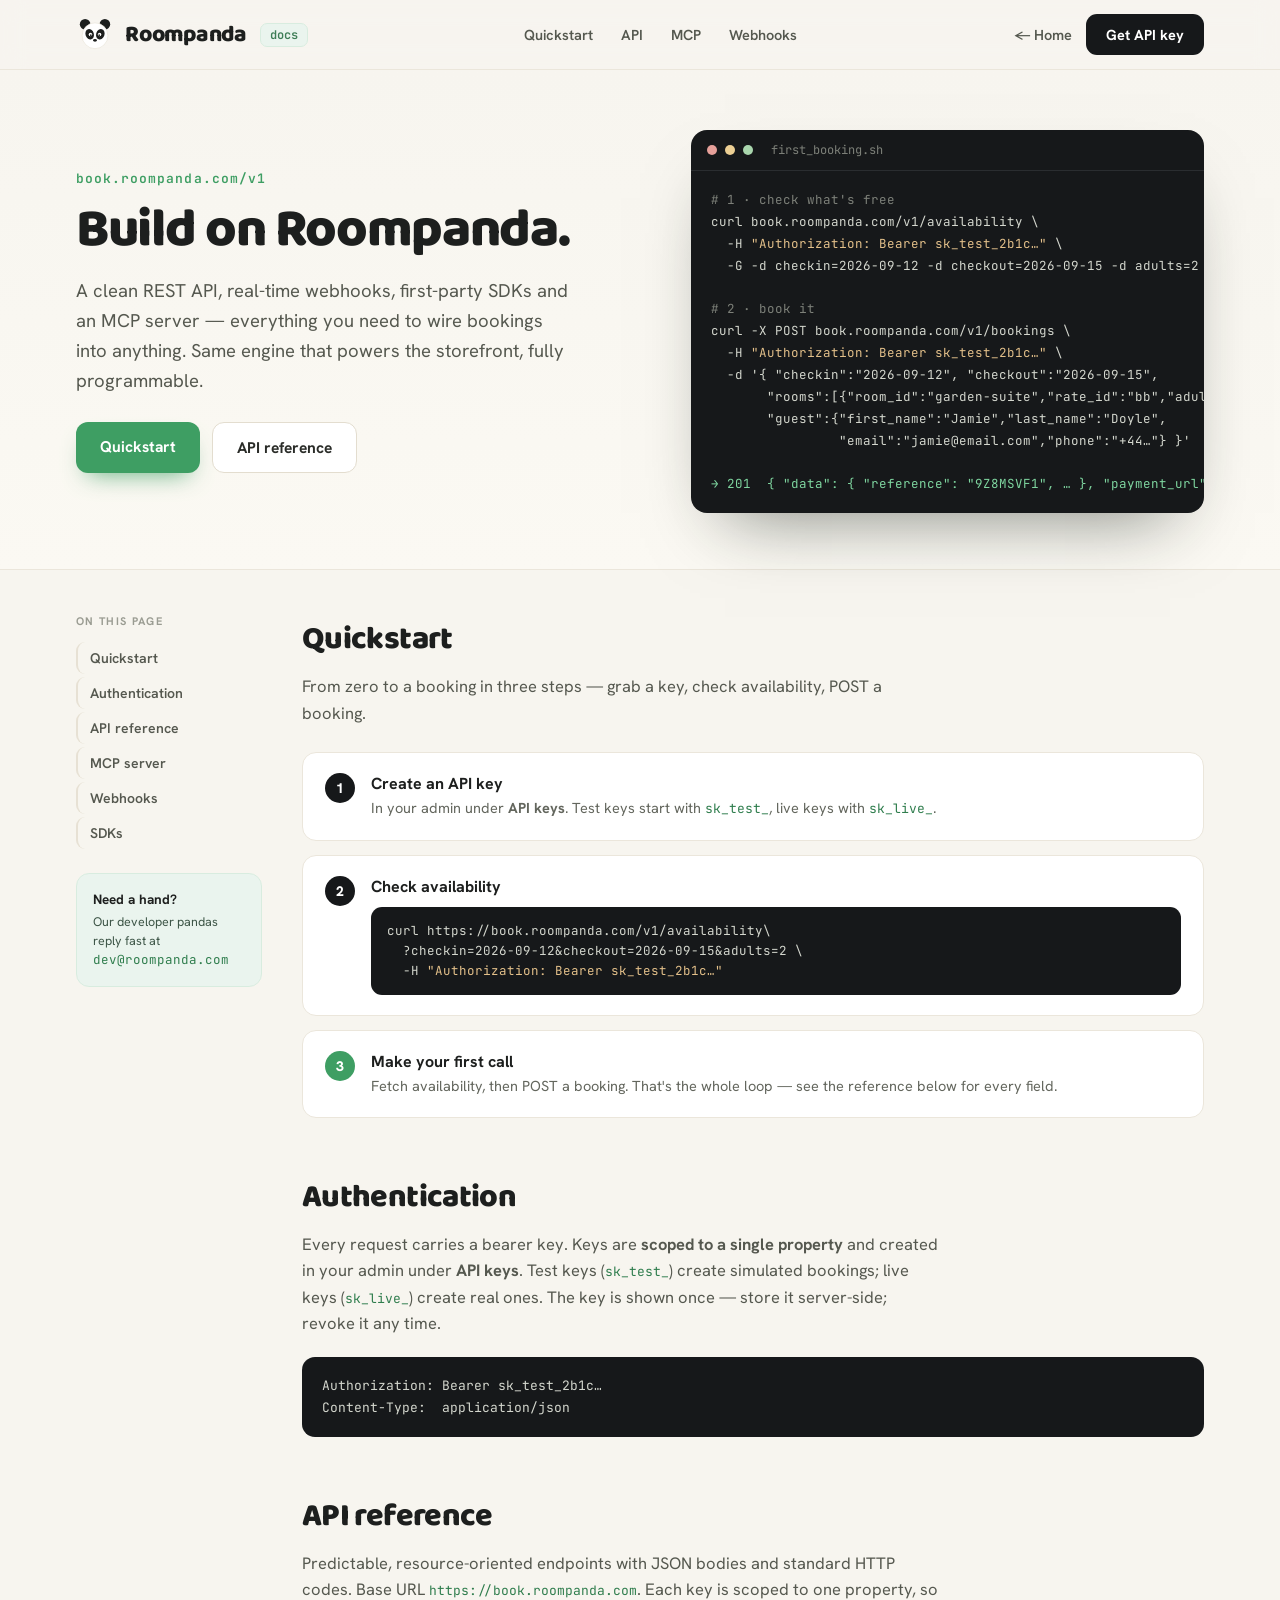
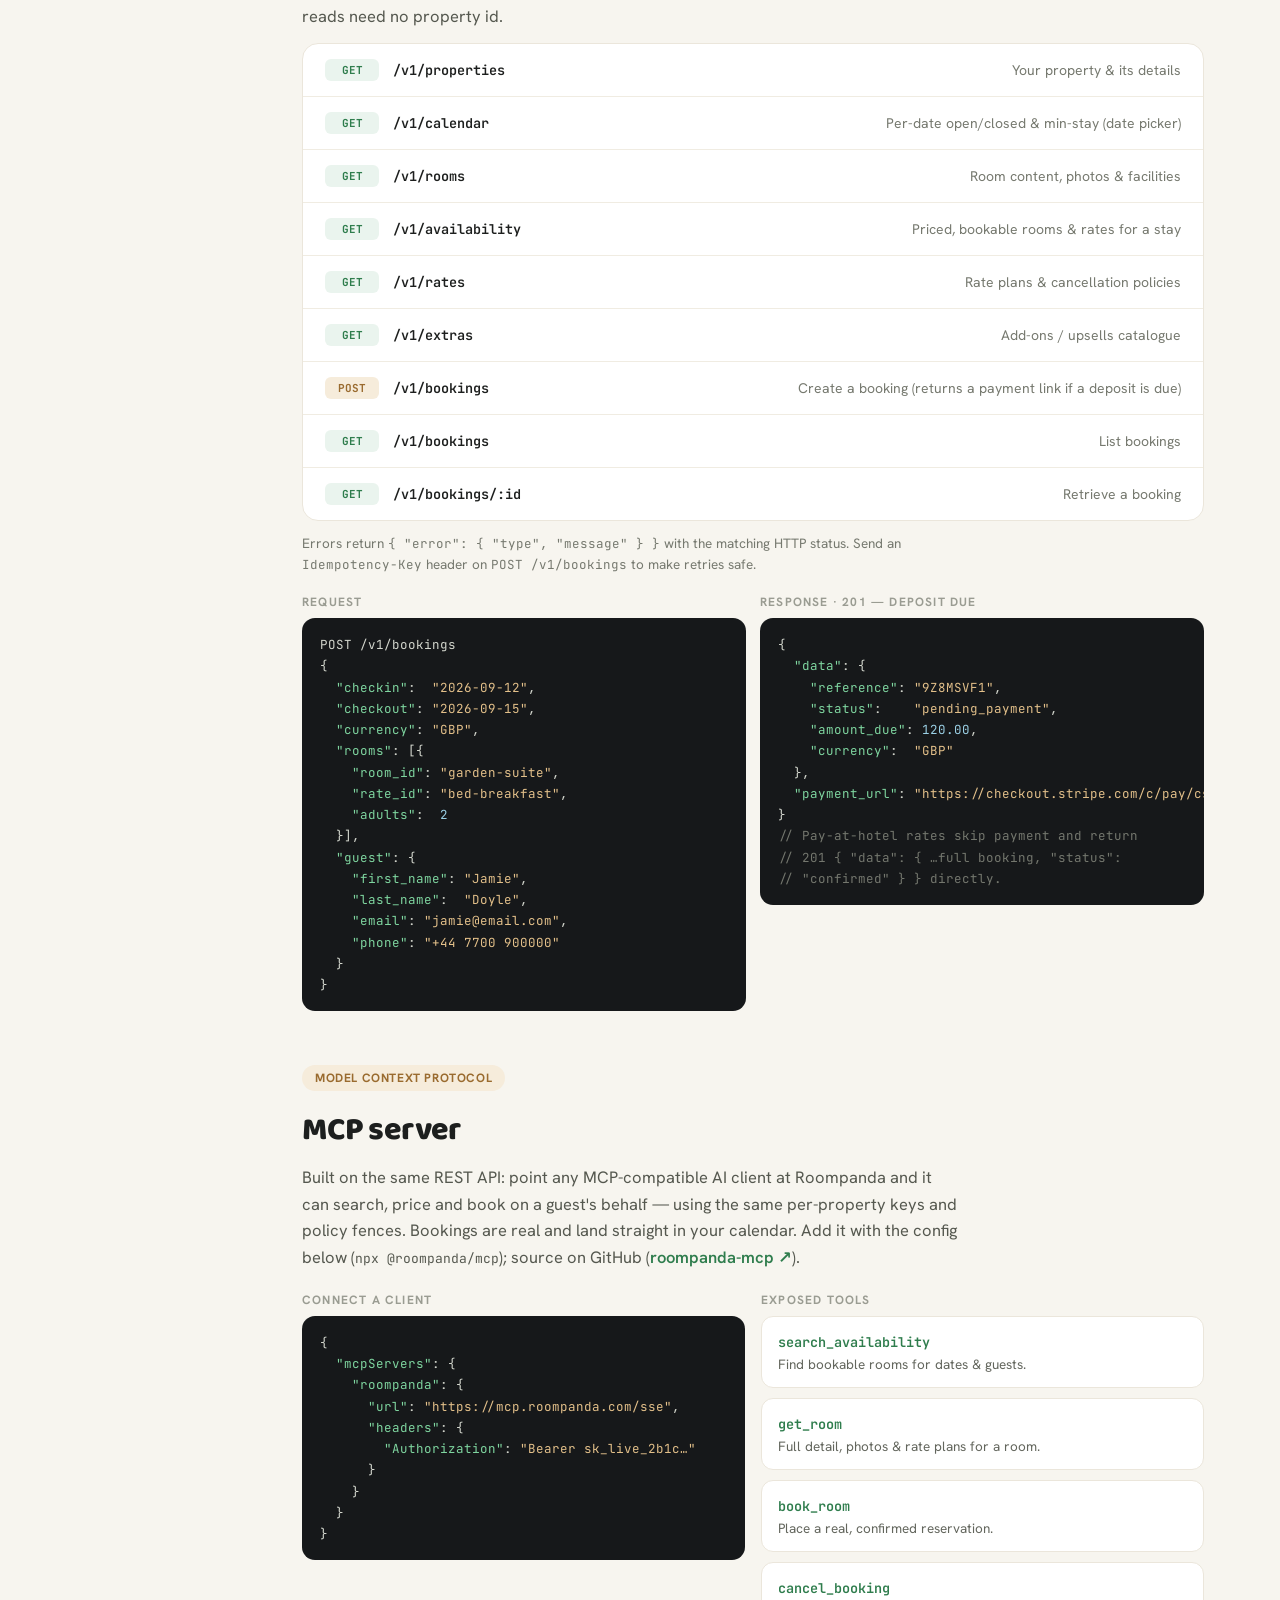
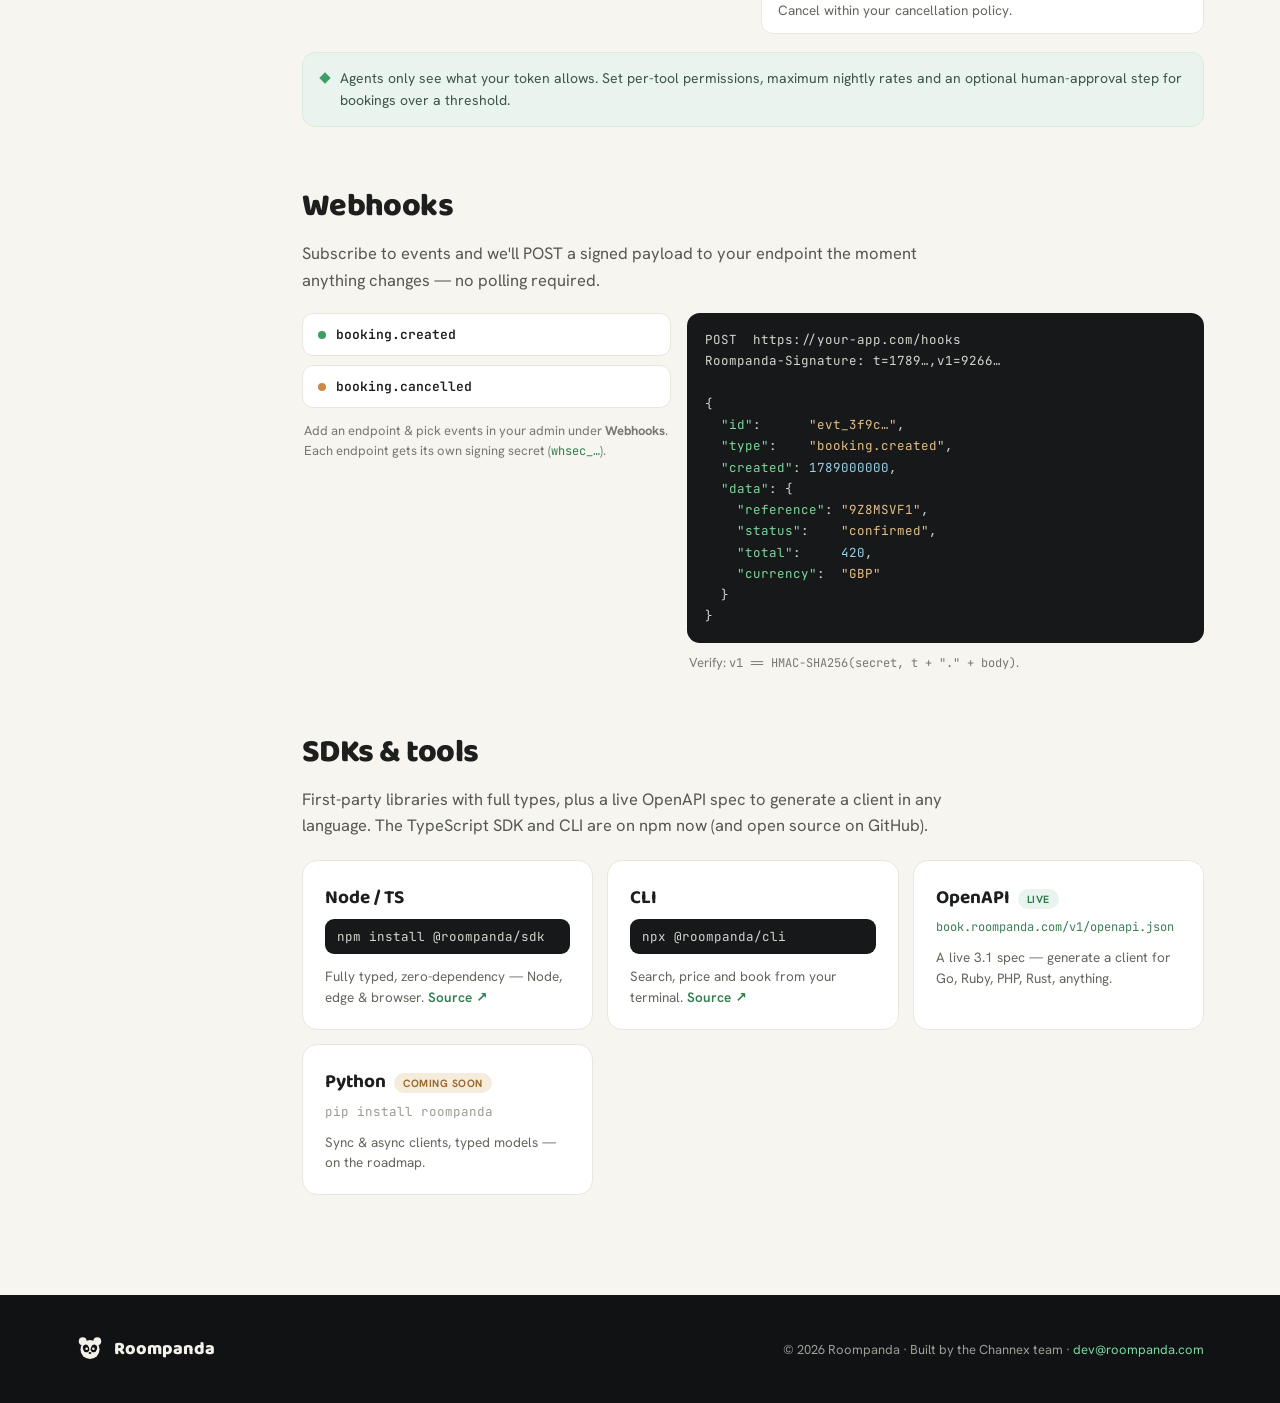
==== developers.html @ 67a1c4f1 "docs: SDK / CLI / MCP are live on npm All three packages are published (@roompanda/sdk, @roompanda/m" ====
<!DOCTYPE html>
<html lang="en">
<head>
<meta charset="utf-8">
<meta name="viewport" content="width=device-width, initial-scale=1">
<title>Build on Roompanda — Developer docs</title>
<meta name="description" content="Roompanda developer documentation: a clean REST API, real-time webhooks, first-party SDKs and an MCP server. Everything you need to wire bookings into anything.">
<link rel="icon" href="assets/favicon.svg" type="image/svg+xml">
<link rel="preconnect" href="https://fonts.googleapis.com">
<link rel="preconnect" href="https://fonts.gstatic.com" crossorigin>
<link href="https://fonts.googleapis.com/css2?family=Baloo+2:wght@500;600;700;800&family=Hanken+Grotesk:wght@400;500;600;700&family=JetBrains+Mono:wght@400;500;600&display=swap" rel="stylesheet">
<link rel="stylesheet" href="assets/styles.css">
</head>
<body>
<div style="background:#f7f5ef;">

  <!-- NAV -->
  <header style="position:sticky;top:0;z-index:50;background:rgba(247,245,239,0.82);backdrop-filter:blur(12px);-webkit-backdrop-filter:blur(12px);border-bottom:1px solid #ebe6db;">
    <div style="max-width:1180px;margin:0 auto;padding:14px 26px;display:flex;align-items:center;justify-content:space-between;gap:18px;">
      <a href="index.html" style="display:flex;align-items:center;gap:11px;">
        <svg viewBox="0 0 100 100" width="38" height="38" style="display:block;" aria-hidden="true">
          <circle cx="24" cy="22" r="14" fill="#1d1f1e"></circle><circle cx="76" cy="22" r="14" fill="#1d1f1e"></circle>
          <circle cx="50" cy="52" r="34" fill="#ffffff" stroke="#e4dfd2" stroke-width="1.5"></circle>
          <ellipse cx="36" cy="48" rx="11" ry="14" fill="#1d1f1e" transform="rotate(-18 36 48)"></ellipse>
          <ellipse cx="64" cy="48" rx="11" ry="14" fill="#1d1f1e" transform="rotate(18 64 48)"></ellipse>
          <circle cx="38" cy="49" r="4.6" fill="#ffffff"></circle><circle cx="62" cy="49" r="4.6" fill="#ffffff"></circle>
          <circle cx="39" cy="50.5" r="2.2" fill="#1d1f1e"></circle><circle cx="61" cy="50.5" r="2.2" fill="#1d1f1e"></circle>
          <ellipse cx="50" cy="64" rx="5" ry="3.6" fill="#1d1f1e"></ellipse>
        </svg>
        <span style="font-family:'Baloo 2',cursive;font-weight:800;font-size:23px;letter-spacing:-0.01em;line-height:1;">Roompanda</span>
        <span style="font-family:'JetBrains Mono',monospace;font-size:12px;font-weight:600;color:#3e7d56;background:#eaf4ee;border:1px solid #d8ecdf;border-radius:7px;padding:3px 9px;margin-left:2px;">docs</span>
      </a>
      <nav style="display:flex;align-items:center;gap:28px;font-size:14.5px;font-weight:600;color:#55584f;">
        <a class="navlink" href="#quickstart" data-wide="1">Quickstart</a>
        <a class="navlink" href="#api" data-wide="1">API</a>
        <a class="navlink" href="#mcp" data-wide="1">MCP</a>
        <a class="navlink" href="#webhooks" data-wide="1">Webhooks</a>
      </nav>
      <div style="display:flex;align-items:center;gap:14px;">
        <a class="navlink" href="index.html" style="font-size:14.5px;font-weight:600;color:#55584f;" data-wide="1">← Home</a>
        <a class="btn-dark" href="index.html#signup" style="background:#16181a;color:#fff;font-size:14.5px;font-weight:700;border-radius:11px;padding:11px 20px;">Get API key</a>
        <button class="menu-btn" id="menuBtn" aria-label="Menu" aria-expanded="false" style="align-items:center;justify-content:center;width:40px;height:40px;border:1px solid #e3ddcf;background:#fff;border-radius:11px;cursor:pointer;">
          <svg width="20" height="20" viewBox="0 0 24 24" fill="none" stroke="#1d1f1e" stroke-width="2.2" stroke-linecap="round"><line x1="3" y1="7" x2="21" y2="7"/><line x1="3" y1="12" x2="21" y2="12"/><line x1="3" y1="17" x2="21" y2="17"/></svg>
        </button>
      </div>
    </div>
    <div class="mobile-menu" id="mobileMenu" style="flex-direction:column;gap:4px;padding:8px 26px 16px;border-top:1px solid #ebe6db;font-size:15px;font-weight:600;color:#55584f;">
      <a href="#quickstart" style="padding:10px 0;">Quickstart</a>
      <a href="#auth" style="padding:10px 0;">Authentication</a>
      <a href="#api" style="padding:10px 0;">API reference</a>
      <a href="#mcp" style="padding:10px 0;">MCP server</a>
      <a href="#webhooks" style="padding:10px 0;">Webhooks</a>
      <a href="#sdks" style="padding:10px 0;">SDKs</a>
      <a href="index.html" style="padding:10px 0;">← Home</a>
    </div>
  </header>

  <!-- HERO -->
  <section style="border-bottom:1px solid #ebe6db;background:linear-gradient(180deg,#f7f5ef,#fbf9f3);">
    <div style="max-width:1180px;margin:0 auto;padding:60px 26px 56px;display:flex;gap:50px;align-items:center;flex-wrap:wrap;">
      <div style="flex:1.1;min-width:320px;">
        <div style="font-family:'JetBrains Mono',monospace;font-size:13px;letter-spacing:0.08em;color:#3e9e63;font-weight:600;margin-bottom:16px;">book.roompanda.com/v1</div>
        <h1 class="hero-h1" style="font-family:'Baloo 2',cursive;font-weight:800;font-size:54px;line-height:1.03;letter-spacing:-0.025em;margin:0 0 18px;">Build on Roompanda.</h1>
        <p style="font-size:18.5px;line-height:1.62;color:#55584f;margin:0 0 26px;max-width:500px;">A clean REST API, real-time webhooks, first-party SDKs and an MCP server — everything you need to wire bookings into anything. Same engine that powers the storefront, fully programmable.</p>
        <div style="display:flex;gap:12px;flex-wrap:wrap;">
          <a class="btn-green" href="#quickstart" style="background:#3e9e63;color:#fff;font-size:15.5px;font-weight:700;border-radius:12px;padding:14px 24px;box-shadow:0 12px 24px -12px rgba(62,158,99,0.85);">Quickstart</a>
          <a class="btn-outline" href="#api" style="background:#fff;border:1px solid #e3ddcf;color:#2a2c28;font-size:15.5px;font-weight:700;border-radius:12px;padding:14px 24px;">API reference</a>
        </div>
      </div>
      <div style="flex:1;min-width:300px;">
        <div style="background:#16181a;border-radius:16px;overflow:hidden;box-shadow:0 34px 70px -34px rgba(20,30,22,0.55);">
          <div style="display:flex;align-items:center;gap:8px;padding:12px 16px;border-bottom:1px solid #2a2d30;">
            <span style="width:10px;height:10px;border-radius:50%;background:#e6a09a;"></span>
            <span style="width:10px;height:10px;border-radius:50%;background:#eccf94;"></span>
            <span style="width:10px;height:10px;border-radius:50%;background:#a9d6ad;"></span>
            <span style="margin-left:10px;font-family:'JetBrains Mono',monospace;font-size:12px;color:#7d8079;">first_booking.sh</span>
          </div>
          <pre style="padding:18px 20px;font-family:'JetBrains Mono',monospace;font-size:12.5px;line-height:1.75;color:#d4d7ce;overflow:auto;"><span style="color:#7d8079;"># 1 · check what's free</span>
curl book.roompanda.com/v1/availability \
  -H <span style="color:#e3c08a;">"Authorization: Bearer sk_test_2b1c…"</span> \
  -G -d checkin=2026-09-12 -d checkout=2026-09-15 -d adults=2

<span style="color:#7d8079;"># 2 · book it</span>
curl -X POST book.roompanda.com/v1/bookings \
  -H <span style="color:#e3c08a;">"Authorization: Bearer sk_test_2b1c…"</span> \
  -d '{ "checkin":"2026-09-12", "checkout":"2026-09-15",
       "rooms":[{"room_id":"garden-suite","rate_id":"bb","adults":2}],
       "guest":{"first_name":"Jamie","last_name":"Doyle",
                "email":"jamie@email.com","phone":"+44…"} }'

<span style="color:#7fd6a0;">→ 201  { "data": { "reference": "9Z8MSVF1", … }, "payment_url": "…" }</span></pre>
        </div>
      </div>
    </div>
  </section>

  <!-- DOCS BODY -->
  <div style="max-width:1180px;margin:0 auto;display:flex;gap:0;align-items:flex-start;">
    <!-- TOC -->
    <aside data-toc="1" style="position:sticky;top:72px;flex:none;width:212px;padding:44px 0 60px 26px;align-self:flex-start;">
      <div style="font-size:11px;letter-spacing:0.12em;text-transform:uppercase;color:#9a9c92;font-weight:700;margin-bottom:14px;">On this page</div>
      <div style="display:flex;flex-direction:column;gap:3px;font-size:14px;font-weight:600;">
        <a class="toc-link" href="#quickstart" style="padding:7px 12px;border-radius:9px;color:#55584f;border-left:2px solid #e7e1d4;">Quickstart</a>
        <a class="toc-link" href="#auth" style="padding:7px 12px;border-radius:9px;color:#55584f;border-left:2px solid #e7e1d4;">Authentication</a>
        <a class="toc-link" href="#api" style="padding:7px 12px;border-radius:9px;color:#55584f;border-left:2px solid #e7e1d4;">API reference</a>
        <a class="toc-link" href="#mcp" style="padding:7px 12px;border-radius:9px;color:#55584f;border-left:2px solid #e7e1d4;">MCP server</a>
        <a class="toc-link" href="#webhooks" style="padding:7px 12px;border-radius:9px;color:#55584f;border-left:2px solid #e7e1d4;">Webhooks</a>
        <a class="toc-link" href="#sdks" style="padding:7px 12px;border-radius:9px;color:#55584f;border-left:2px solid #e7e1d4;">SDKs</a>
      </div>
      <div style="margin-top:24px;background:#eaf4ee;border:1px solid #d8ecdf;border-radius:13px;padding:16px;">
        <div style="font-weight:700;font-size:13.5px;margin-bottom:5px;">Need a hand?</div>
        <div style="font-size:12.5px;color:#3c5446;line-height:1.5;">Our developer pandas reply fast at <span style="font-family:'JetBrains Mono',monospace;color:#2f7d4d;">dev@roompanda.com</span></div>
      </div>
    </aside>

    <!-- MAIN -->
    <main data-docmain="1" style="flex:1;min-width:0;padding:44px 26px 80px 40px;">

      <!-- QUICKSTART -->
      <section id="quickstart" style="margin-bottom:54px;scroll-margin-top:80px;">
        <h2 style="font-family:'Baloo 2',cursive;font-weight:800;font-size:32px;letter-spacing:-0.02em;margin:0 0 8px;">Quickstart</h2>
        <p style="font-size:16.5px;line-height:1.6;color:#55584f;margin:0 0 26px;max-width:640px;">From zero to a booking in three steps — grab a key, check availability, POST a booking.</p>
        <div style="display:flex;flex-direction:column;gap:14px;">
          <div style="display:flex;gap:16px;align-items:flex-start;background:#fff;border:1px solid #ebe6db;border-radius:14px;padding:20px 22px;">
            <span style="width:30px;height:30px;border-radius:50%;background:#16181a;color:#fff;font-weight:800;font-size:14px;display:flex;align-items:center;justify-content:center;flex:none;">1</span>
            <div><div style="font-weight:700;font-size:16px;margin-bottom:3px;">Create an API key</div><div style="font-size:14.5px;color:#63665d;line-height:1.55;">In your admin under <strong>API keys</strong>. Test keys start with <span style="font-family:'JetBrains Mono',monospace;font-size:13px;color:#2f7d4d;">sk_test_</span>, live keys with <span style="font-family:'JetBrains Mono',monospace;font-size:13px;color:#2f7d4d;">sk_live_</span>.</div></div>
          </div>
          <div style="display:flex;gap:16px;align-items:flex-start;background:#fff;border:1px solid #ebe6db;border-radius:14px;padding:20px 22px;">
            <span style="width:30px;height:30px;border-radius:50%;background:#16181a;color:#fff;font-weight:800;font-size:14px;display:flex;align-items:center;justify-content:center;flex:none;">2</span>
            <div style="flex:1;min-width:0;">
              <div style="font-weight:700;font-size:16px;margin-bottom:10px;">Check availability</div>
              <pre style="background:#16181a;border-radius:11px;padding:14px 16px;font-family:'JetBrains Mono',monospace;font-size:12.5px;line-height:1.6;color:#d4d7ce;overflow:auto;">curl https://book.roompanda.com/v1/availability\
  ?checkin=2026-09-12&checkout=2026-09-15&adults=2 \
  -H <span style="color:#e3c08a;">"Authorization: Bearer sk_test_2b1c…"</span></pre>
            </div>
          </div>
          <div style="display:flex;gap:16px;align-items:flex-start;background:#fff;border:1px solid #ebe6db;border-radius:14px;padding:20px 22px;">
            <span style="width:30px;height:30px;border-radius:50%;background:#3e9e63;color:#fff;font-weight:800;font-size:14px;display:flex;align-items:center;justify-content:center;flex:none;">3</span>
            <div><div style="font-weight:700;font-size:16px;margin-bottom:3px;">Make your first call</div><div style="font-size:14.5px;color:#63665d;line-height:1.55;">Fetch availability, then POST a booking. That's the whole loop — see the reference below for every field.</div></div>
          </div>
        </div>
      </section>

      <!-- AUTH -->
      <section id="auth" style="margin-bottom:54px;scroll-margin-top:80px;">
        <h2 style="font-family:'Baloo 2',cursive;font-weight:800;font-size:32px;letter-spacing:-0.02em;margin:0 0 8px;">Authentication</h2>
        <p style="font-size:16.5px;line-height:1.6;color:#55584f;margin:0 0 20px;max-width:640px;">Every request carries a bearer key. Keys are <strong>scoped to a single property</strong> and created in your admin under <strong>API keys</strong>. Test keys (<span style="font-family:'JetBrains Mono',monospace;font-size:13px;color:#2f7d4d;">sk_test_</span>) create simulated bookings; live keys (<span style="font-family:'JetBrains Mono',monospace;font-size:13px;color:#2f7d4d;">sk_live_</span>) create real ones. The key is shown once — store it server-side; revoke it any time.</p>
        <pre style="background:#16181a;border-radius:13px;padding:18px 20px;font-family:'JetBrains Mono',monospace;font-size:13px;line-height:1.7;color:#d4d7ce;overflow:auto;">Authorization: Bearer sk_test_2b1c…
Content-Type:  application/json</pre>
      </section>

      <!-- API REFERENCE -->
      <section id="api" style="margin-bottom:54px;scroll-margin-top:80px;">
        <h2 style="font-family:'Baloo 2',cursive;font-weight:800;font-size:32px;letter-spacing:-0.02em;margin:0 0 8px;">API reference</h2>
        <p style="font-size:16.5px;line-height:1.6;color:#55584f;margin:0 0 14px;max-width:640px;">Predictable, resource-oriented endpoints with JSON bodies and standard HTTP codes. Base URL <span style="font-family:'JetBrains Mono',monospace;font-size:13px;color:#2f7d4d;">https://book.roompanda.com</span>. Each key is scoped to one property, so reads need no property id.</p>
        <div style="background:#fff;border:1px solid #ebe6db;border-radius:16px;overflow:hidden;">
          <div style="display:flex;gap:14px;align-items:center;padding:15px 22px;border-bottom:1px solid #f0ece2;">
            <span style="font-family:'JetBrains Mono',monospace;font-size:11px;font-weight:700;color:#2f7d4d;background:#eaf4ee;border-radius:6px;padding:4px 9px;width:54px;text-align:center;flex:none;">GET</span>
            <span style="font-family:'JetBrains Mono',monospace;font-size:13.5px;font-weight:600;flex:1;min-width:210px;">/v1/properties</span>
            <span style="font-size:14px;color:#76796f;">Your property &amp; its details</span>
          </div>
          <div style="display:flex;gap:14px;align-items:center;padding:15px 22px;border-bottom:1px solid #f0ece2;">
            <span style="font-family:'JetBrains Mono',monospace;font-size:11px;font-weight:700;color:#2f7d4d;background:#eaf4ee;border-radius:6px;padding:4px 9px;width:54px;text-align:center;flex:none;">GET</span>
            <span style="font-family:'JetBrains Mono',monospace;font-size:13.5px;font-weight:600;flex:1;min-width:210px;">/v1/calendar</span>
            <span style="font-size:14px;color:#76796f;">Per-date open/closed &amp; min-stay (date picker)</span>
          </div>
          <div style="display:flex;gap:14px;align-items:center;padding:15px 22px;border-bottom:1px solid #f0ece2;">
            <span style="font-family:'JetBrains Mono',monospace;font-size:11px;font-weight:700;color:#2f7d4d;background:#eaf4ee;border-radius:6px;padding:4px 9px;width:54px;text-align:center;flex:none;">GET</span>
            <span style="font-family:'JetBrains Mono',monospace;font-size:13.5px;font-weight:600;flex:1;min-width:210px;">/v1/rooms</span>
            <span style="font-size:14px;color:#76796f;">Room content, photos &amp; facilities</span>
          </div>
          <div style="display:flex;gap:14px;align-items:center;padding:15px 22px;border-bottom:1px solid #f0ece2;">
            <span style="font-family:'JetBrains Mono',monospace;font-size:11px;font-weight:700;color:#2f7d4d;background:#eaf4ee;border-radius:6px;padding:4px 9px;width:54px;text-align:center;flex:none;">GET</span>
            <span style="font-family:'JetBrains Mono',monospace;font-size:13.5px;font-weight:600;flex:1;min-width:210px;">/v1/availability</span>
            <span style="font-size:14px;color:#76796f;">Priced, bookable rooms &amp; rates for a stay</span>
          </div>
          <div style="display:flex;gap:14px;align-items:center;padding:15px 22px;border-bottom:1px solid #f0ece2;">
            <span style="font-family:'JetBrains Mono',monospace;font-size:11px;font-weight:700;color:#2f7d4d;background:#eaf4ee;border-radius:6px;padding:4px 9px;width:54px;text-align:center;flex:none;">GET</span>
            <span style="font-family:'JetBrains Mono',monospace;font-size:13.5px;font-weight:600;flex:1;min-width:210px;">/v1/rates</span>
            <span style="font-size:14px;color:#76796f;">Rate plans &amp; cancellation policies</span>
          </div>
          <div style="display:flex;gap:14px;align-items:center;padding:15px 22px;border-bottom:1px solid #f0ece2;">
            <span style="font-family:'JetBrains Mono',monospace;font-size:11px;font-weight:700;color:#2f7d4d;background:#eaf4ee;border-radius:6px;padding:4px 9px;width:54px;text-align:center;flex:none;">GET</span>
            <span style="font-family:'JetBrains Mono',monospace;font-size:13.5px;font-weight:600;flex:1;min-width:210px;">/v1/extras</span>
            <span style="font-size:14px;color:#76796f;">Add-ons / upsells catalogue</span>
          </div>
          <div style="display:flex;gap:14px;align-items:center;padding:15px 22px;border-bottom:1px solid #f0ece2;">
            <span style="font-family:'JetBrains Mono',monospace;font-size:11px;font-weight:700;color:#9a6b2f;background:#f6ecdb;border-radius:6px;padding:4px 9px;width:54px;text-align:center;flex:none;">POST</span>
            <span style="font-family:'JetBrains Mono',monospace;font-size:13.5px;font-weight:600;flex:1;min-width:210px;">/v1/bookings</span>
            <span style="font-size:14px;color:#76796f;">Create a booking (returns a payment link if a deposit is due)</span>
          </div>
          <div style="display:flex;gap:14px;align-items:center;padding:15px 22px;border-bottom:1px solid #f0ece2;">
            <span style="font-family:'JetBrains Mono',monospace;font-size:11px;font-weight:700;color:#2f7d4d;background:#eaf4ee;border-radius:6px;padding:4px 9px;width:54px;text-align:center;flex:none;">GET</span>
            <span style="font-family:'JetBrains Mono',monospace;font-size:13.5px;font-weight:600;flex:1;min-width:210px;">/v1/bookings</span>
            <span style="font-size:14px;color:#76796f;">List bookings</span>
          </div>
          <div style="display:flex;gap:14px;align-items:center;padding:15px 22px;">
            <span style="font-family:'JetBrains Mono',monospace;font-size:11px;font-weight:700;color:#2f7d4d;background:#eaf4ee;border-radius:6px;padding:4px 9px;width:54px;text-align:center;flex:none;">GET</span>
            <span style="font-family:'JetBrains Mono',monospace;font-size:13.5px;font-weight:600;flex:1;min-width:210px;">/v1/bookings/:id</span>
            <span style="font-size:14px;color:#76796f;">Retrieve a booking</span>
          </div>
        </div>
        <p style="font-size:13.5px;line-height:1.6;color:#76796f;margin:12px 0 0;max-width:640px;">Errors return <span style="font-family:'JetBrains Mono',monospace;font-size:12.5px;">{ "error": { "type", "message" } }</span> with the matching HTTP status. Send an <span style="font-family:'JetBrains Mono',monospace;font-size:12.5px;">Idempotency-Key</span> header on <span style="font-family:'JetBrains Mono',monospace;font-size:12.5px;">POST /v1/bookings</span> to make retries safe.</p>

        <div style="display:flex;gap:14px;flex-wrap:wrap;margin-top:18px;">
          <div style="flex:1;min-width:300px;">
            <div style="font-size:12px;letter-spacing:0.1em;text-transform:uppercase;color:#9a9c92;font-weight:700;margin-bottom:8px;">Request</div>
            <pre style="background:#16181a;border-radius:13px;padding:16px 18px;font-family:'JetBrains Mono',monospace;font-size:12.5px;line-height:1.7;color:#d4d7ce;overflow:auto;">POST /v1/bookings
{
  <span style="color:#7fd6a0;">"checkin"</span>:  <span style="color:#e3c08a;">"2026-09-12"</span>,
  <span style="color:#7fd6a0;">"checkout"</span>: <span style="color:#e3c08a;">"2026-09-15"</span>,
  <span style="color:#7fd6a0;">"currency"</span>: <span style="color:#e3c08a;">"GBP"</span>,
  <span style="color:#7fd6a0;">"rooms"</span>: [{
    <span style="color:#7fd6a0;">"room_id"</span>: <span style="color:#e3c08a;">"garden-suite"</span>,
    <span style="color:#7fd6a0;">"rate_id"</span>: <span style="color:#e3c08a;">"bed-breakfast"</span>,
    <span style="color:#7fd6a0;">"adults"</span>:  <span style="color:#9bd1e6;">2</span>
  }],
  <span style="color:#7fd6a0;">"guest"</span>: {
    <span style="color:#7fd6a0;">"first_name"</span>: <span style="color:#e3c08a;">"Jamie"</span>,
    <span style="color:#7fd6a0;">"last_name"</span>:  <span style="color:#e3c08a;">"Doyle"</span>,
    <span style="color:#7fd6a0;">"email"</span>: <span style="color:#e3c08a;">"jamie@email.com"</span>,
    <span style="color:#7fd6a0;">"phone"</span>: <span style="color:#e3c08a;">"+44 7700 900000"</span>
  }
}</pre>
          </div>
          <div style="flex:1;min-width:300px;">
            <div style="font-size:12px;letter-spacing:0.1em;text-transform:uppercase;color:#9a9c92;font-weight:700;margin-bottom:8px;">Response · 201 — deposit due</div>
            <pre style="background:#16181a;border-radius:13px;padding:16px 18px;font-family:'JetBrains Mono',monospace;font-size:12.5px;line-height:1.7;color:#d4d7ce;overflow:auto;">{
  <span style="color:#7fd6a0;">"data"</span>: {
    <span style="color:#7fd6a0;">"reference"</span>: <span style="color:#e3c08a;">"9Z8MSVF1"</span>,
    <span style="color:#7fd6a0;">"status"</span>:    <span style="color:#e3c08a;">"pending_payment"</span>,
    <span style="color:#7fd6a0;">"amount_due"</span>: <span style="color:#9bd1e6;">120.00</span>,
    <span style="color:#7fd6a0;">"currency"</span>:  <span style="color:#e3c08a;">"GBP"</span>
  },
  <span style="color:#7fd6a0;">"payment_url"</span>: <span style="color:#e3c08a;">"https://checkout.stripe.com/c/pay/cs_..."</span>
}
<span style="color:#74776e;">// Pay-at-hotel rates skip payment and return</span>
<span style="color:#74776e;">// 201 { "data": { …full booking, "status":</span>
<span style="color:#74776e;">// "confirmed" } } directly.</span></pre>
          </div>
        </div>
      </section>

      <!-- MCP -->
      <section id="mcp" style="margin-bottom:54px;scroll-margin-top:80px;">
        <div style="display:inline-flex;align-items:center;gap:8px;background:#f6ecdb;color:#9a6b2f;border-radius:999px;padding:5px 13px;font-size:12px;font-weight:700;letter-spacing:0.05em;text-transform:uppercase;margin-bottom:14px;">Model Context Protocol</div>
        <h2 style="font-family:'Baloo 2',cursive;font-weight:800;font-size:32px;letter-spacing:-0.02em;margin:0 0 8px;">MCP server</h2>
        <p style="font-size:16.5px;line-height:1.6;color:#55584f;margin:0 0 22px;max-width:660px;">Built on the same REST API: point any MCP-compatible AI client at Roompanda and it can search, price and book on a guest's behalf — using the same per-property keys and policy fences. Bookings are real and land straight in your calendar. Add it with the config below (<span style="font-family:'JetBrains Mono',monospace;font-size:13px;">npx @roompanda/mcp</span>); source on GitHub (<a href="https://github.com/daviesevan-svg/roompanda-mcp" style="color:#2f7d4d;font-weight:600;">roompanda-mcp ↗</a>).</p>

        <div style="display:flex;gap:16px;flex-wrap:wrap;margin-bottom:18px;">
          <div style="flex:1;min-width:300px;">
            <div style="font-size:12px;letter-spacing:0.1em;text-transform:uppercase;color:#9a9c92;font-weight:700;margin-bottom:8px;">Connect a client</div>
            <pre style="background:#16181a;border-radius:13px;padding:16px 18px;font-family:'JetBrains Mono',monospace;font-size:12.5px;line-height:1.7;color:#d4d7ce;overflow:auto;">{
  <span style="color:#7fd6a0;">"mcpServers"</span>: {
    <span style="color:#7fd6a0;">"roompanda"</span>: {
      <span style="color:#7fd6a0;">"url"</span>: <span style="color:#e3c08a;">"https://mcp.roompanda.com/sse"</span>,
      <span style="color:#7fd6a0;">"headers"</span>: {
        <span style="color:#7fd6a0;">"Authorization"</span>: <span style="color:#e3c08a;">"Bearer sk_live_2b1c…"</span>
      }
    }
  }
}</pre>
          </div>
          <div style="flex:1;min-width:300px;">
            <div style="font-size:12px;letter-spacing:0.1em;text-transform:uppercase;color:#9a9c92;font-weight:700;margin-bottom:8px;">Exposed tools</div>
            <div style="display:flex;flex-direction:column;gap:10px;">
              <div style="background:#fff;border:1px solid #ebe6db;border-radius:12px;padding:14px 16px;"><span style="font-family:'JetBrains Mono',monospace;font-size:13.5px;font-weight:600;color:#2f7d4d;">search_availability</span><div style="font-size:13.5px;color:#63665d;margin-top:3px;">Find bookable rooms for dates &amp; guests.</div></div>
              <div style="background:#fff;border:1px solid #ebe6db;border-radius:12px;padding:14px 16px;"><span style="font-family:'JetBrains Mono',monospace;font-size:13.5px;font-weight:600;color:#2f7d4d;">get_room</span><div style="font-size:13.5px;color:#63665d;margin-top:3px;">Full detail, photos &amp; rate plans for a room.</div></div>
              <div style="background:#fff;border:1px solid #ebe6db;border-radius:12px;padding:14px 16px;"><span style="font-family:'JetBrains Mono',monospace;font-size:13.5px;font-weight:600;color:#2f7d4d;">book_room</span><div style="font-size:13.5px;color:#63665d;margin-top:3px;">Place a real, confirmed reservation.</div></div>
              <div style="background:#fff;border:1px solid #ebe6db;border-radius:12px;padding:14px 16px;"><span style="font-family:'JetBrains Mono',monospace;font-size:13.5px;font-weight:600;color:#2f7d4d;">cancel_booking</span><div style="font-size:13.5px;color:#63665d;margin-top:3px;">Cancel within your cancellation policy.</div></div>
            </div>
          </div>
        </div>
        <div style="background:#eaf4ee;border:1px solid #d8ecdf;border-radius:13px;padding:15px 18px;font-size:14px;color:#3c5446;line-height:1.55;display:flex;gap:11px;"><span style="width:8px;height:8px;background:#3e9e63;transform:rotate(45deg);flex:none;margin-top:6px;"></span><div>Agents only see what your token allows. Set per-tool permissions, maximum nightly rates and an optional human-approval step for bookings over a threshold.</div></div>
      </section>

      <!-- WEBHOOKS -->
      <section id="webhooks" style="margin-bottom:54px;scroll-margin-top:80px;">
        <h2 style="font-family:'Baloo 2',cursive;font-weight:800;font-size:32px;letter-spacing:-0.02em;margin:0 0 8px;">Webhooks</h2>
        <p style="font-size:16.5px;line-height:1.6;color:#55584f;margin:0 0 20px;max-width:640px;">Subscribe to events and we'll POST a signed payload to your endpoint the moment anything changes — no polling required.</p>
        <div style="display:flex;gap:16px;flex-wrap:wrap;">
          <div style="flex:1;min-width:240px;display:flex;flex-direction:column;gap:9px;">
            <div style="display:flex;gap:10px;align-items:center;background:#fff;border:1px solid #ebe6db;border-radius:11px;padding:12px 15px;"><span style="width:8px;height:8px;border-radius:50%;background:#3e9e63;flex:none;"></span><span style="font-family:'JetBrains Mono',monospace;font-size:13px;font-weight:600;">booking.created</span></div>
            <div style="display:flex;gap:10px;align-items:center;background:#fff;border:1px solid #ebe6db;border-radius:11px;padding:12px 15px;"><span style="width:8px;height:8px;border-radius:50%;background:#c98a4b;flex:none;"></span><span style="font-family:'JetBrains Mono',monospace;font-size:13px;font-weight:600;">booking.cancelled</span></div>
            <p style="font-size:13px;color:#76796f;line-height:1.55;margin:4px 2px 0;">Add an endpoint &amp; pick events in your admin under <strong>Webhooks</strong>. Each endpoint gets its own signing secret (<span style="font-family:'JetBrains Mono',monospace;font-size:12px;color:#2f7d4d;">whsec_…</span>).</p>
          </div>
          <div style="flex:1.4;min-width:300px;">
            <pre style="background:#16181a;border-radius:13px;padding:16px 18px;font-family:'JetBrains Mono',monospace;font-size:12.5px;line-height:1.7;color:#d4d7ce;overflow:auto;">POST  https://your-app.com/hooks
Roompanda-Signature: t=1789…,v1=9266…

{
  <span style="color:#7fd6a0;">"id"</span>:      <span style="color:#e3c08a;">"evt_3f9c…"</span>,
  <span style="color:#7fd6a0;">"type"</span>:    <span style="color:#e3c08a;">"booking.created"</span>,
  <span style="color:#7fd6a0;">"created"</span>: <span style="color:#9bd1e6;">1789000000</span>,
  <span style="color:#7fd6a0;">"data"</span>: {
    <span style="color:#7fd6a0;">"reference"</span>: <span style="color:#e3c08a;">"9Z8MSVF1"</span>,
    <span style="color:#7fd6a0;">"status"</span>:    <span style="color:#e3c08a;">"confirmed"</span>,
    <span style="color:#7fd6a0;">"total"</span>:     <span style="color:#9bd1e6;">420</span>,
    <span style="color:#7fd6a0;">"currency"</span>:  <span style="color:#e3c08a;">"GBP"</span>
  }
}</pre>
            <p style="font-size:13px;color:#76796f;line-height:1.55;margin:10px 2px 0;">Verify: <span style="font-family:'JetBrains Mono',monospace;font-size:12px;">v1 == HMAC-SHA256(secret, t + "." + body)</span>.</p>
          </div>
        </div>
      </section>

      <!-- SDKS -->
      <section id="sdks" style="margin-bottom:20px;scroll-margin-top:80px;">
        <h2 style="font-family:'Baloo 2',cursive;font-weight:800;font-size:32px;letter-spacing:-0.02em;margin:0 0 8px;">SDKs &amp; tools</h2>
        <p style="font-size:16.5px;line-height:1.6;color:#55584f;margin:0 0 22px;max-width:640px;">First-party libraries with full types, plus a live OpenAPI spec to generate a client in any language. The TypeScript SDK and CLI are on npm now (and open source on GitHub).</p>
        <div style="display:grid;grid-template-columns:repeat(auto-fit,minmax(220px,1fr));gap:14px;">
          <div class="card" style="background:#fff;border:1px solid #ebe6db;border-radius:15px;padding:22px;">
            <div style="font-family:'Baloo 2',cursive;font-weight:700;font-size:19px;margin-bottom:6px;">Node / TS</div>
            <div style="font-family:'JetBrains Mono',monospace;font-size:12.5px;color:#d4d7ce;background:#16181a;border-radius:9px;padding:9px 12px;margin-bottom:12px;">npm install @roompanda/sdk</div>
            <p style="font-size:13.5px;color:#63665d;line-height:1.5;margin:0;">Fully typed, zero-dependency — Node, edge &amp; browser. <a href="https://github.com/daviesevan-svg/roompanda-sdk" style="color:#2f7d4d;font-weight:600;">Source ↗</a></p>
          </div>
          <div class="card" style="background:#fff;border:1px solid #ebe6db;border-radius:15px;padding:22px;">
            <div style="font-family:'Baloo 2',cursive;font-weight:700;font-size:19px;margin-bottom:6px;">CLI</div>
            <div style="font-family:'JetBrains Mono',monospace;font-size:12.5px;color:#d4d7ce;background:#16181a;border-radius:9px;padding:9px 12px;margin-bottom:12px;">npx @roompanda/cli</div>
            <p style="font-size:13.5px;color:#63665d;line-height:1.5;margin:0;">Search, price and book from your terminal. <a href="https://github.com/daviesevan-svg/roompanda-cli" style="color:#2f7d4d;font-weight:600;">Source ↗</a></p>
          </div>
          <div class="card" style="background:#fff;border:1px solid #ebe6db;border-radius:15px;padding:22px;">
            <div style="font-family:'Baloo 2',cursive;font-weight:700;font-size:19px;margin-bottom:6px;">OpenAPI <span style="font-family:'Hanken Grotesk',sans-serif;font-size:10.5px;font-weight:700;letter-spacing:0.05em;text-transform:uppercase;color:#2f7d4d;background:#eaf4ee;border-radius:999px;padding:3px 9px;vertical-align:middle;margin-left:4px;">Live</span></div>
            <a href="https://book.roompanda.com/v1/openapi.json" style="font-family:'JetBrains Mono',monospace;font-size:12px;color:#3e7d56;margin-bottom:12px;display:block;word-break:break-all;">book.roompanda.com/v1/openapi.json</a>
            <p style="font-size:13.5px;color:#63665d;line-height:1.5;margin:0;">A live 3.1 spec — generate a client for Go, Ruby, PHP, Rust, anything.</p>
          </div>
          <div class="card" style="background:#fff;border:1px solid #ebe6db;border-radius:15px;padding:22px;">
            <div style="font-family:'Baloo 2',cursive;font-weight:700;font-size:19px;margin-bottom:6px;">Python <span style="font-family:'Hanken Grotesk',sans-serif;font-size:10.5px;font-weight:700;letter-spacing:0.05em;text-transform:uppercase;color:#9a6b2f;background:#f6ecdb;border-radius:999px;padding:3px 9px;vertical-align:middle;margin-left:4px;">Coming soon</span></div>
            <div style="font-family:'JetBrains Mono',monospace;font-size:12.5px;color:#9a9c92;margin-bottom:12px;">pip install roompanda</div>
            <p style="font-size:13.5px;color:#63665d;line-height:1.5;margin:0;">Sync &amp; async clients, typed models — on the roadmap.</p>
          </div>
        </div>
      </section>

    </main>
  </div>

  <!-- FOOTER -->
  <footer style="background:#101213;color:#9b9e95;">
    <div style="max-width:1180px;margin:0 auto;padding:40px 26px;display:flex;justify-content:space-between;gap:16px;flex-wrap:wrap;align-items:center;">
      <a href="index.html" style="display:flex;align-items:center;gap:10px;">
        <svg viewBox="0 0 100 100" width="28" height="28" aria-hidden="true"><circle cx="24" cy="22" r="14" fill="#f3f1ea"></circle><circle cx="76" cy="22" r="14" fill="#f3f1ea"></circle><circle cx="50" cy="52" r="34" fill="#f3f1ea"></circle><ellipse cx="36" cy="48" rx="11" ry="14" fill="#101213" transform="rotate(-18 36 48)"></ellipse><ellipse cx="64" cy="48" rx="11" ry="14" fill="#101213" transform="rotate(18 64 48)"></ellipse><circle cx="38" cy="49" r="4.6" fill="#f3f1ea"></circle><circle cx="62" cy="49" r="4.6" fill="#f3f1ea"></circle><ellipse cx="50" cy="64" rx="5" ry="3.6" fill="#101213"></ellipse></svg>
        <span style="font-family:'Baloo 2',cursive;font-weight:800;font-size:18px;color:#f3f1ea;">Roompanda</span>
      </a>
      <span style="font-size:13px;">© 2026 Roompanda · Built by the Channex team · <span style="color:#7fd6a0;">dev@roompanda.com</span></span>
    </div>
  </footer>

</div>
<script src="assets/docs.js"></script>
</body>
</html>
---- assets/styles.css ----
/* Roompanda marketing site — global styles
   Layout/spacing/colours live inline on elements (final design values).
   This file holds the bits inline styles can't do: resets, fonts,
   pseudo-elements, keyframes, hover/focus states and responsive rules. */

* { box-sizing: border-box; }
html, body { margin: 0; padding: 0; }
body {
  background: #f7f5ef;
  font-family: 'Hanken Grotesk', system-ui, sans-serif;
  color: #1d1f1e;
  -webkit-font-smoothing: antialiased;
  overflow-x: hidden;
}
::selection { background: #cfe6d8; }
a { color: inherit; text-decoration: none; }
pre { margin: 0; }
input::placeholder { color: #a9aaa3; }

/* Animations */
@keyframes floaty { 0%, 100% { transform: translateY(0); } 50% { transform: translateY(-10px); } }
@keyframes sway   { 0%, 100% { transform: rotate(-3deg); }  50% { transform: rotate(3deg); } }

/* Hover / focus polish (inline styles set the base; these layer on top).
   !important is needed because inline styles outrank class selectors. */
.btn-green, .btn-dark, .btn-outline, .btn-mint, .btn-light {
  transition: transform .15s ease, box-shadow .15s ease, background-color .15s ease, border-color .15s ease;
}
.btn-green:hover  { background: #358a56 !important; transform: translateY(-1px); }
.btn-mint:hover   { background: #6fc991 !important; transform: translateY(-1px); }
.btn-dark:hover   { background: #2a2c2e !important; transform: translateY(-1px); }
.btn-outline:hover{ border-color: #cdc6b5 !important; background: #fbfaf6 !important; }
.btn-light:hover  { background: #e9e5db !important; }

.card { transition: transform .18s ease, box-shadow .18s ease; }
.card:hover { transform: translateY(-3px); box-shadow: 0 22px 40px -28px rgba(30,40,30,.4); }

nav a.navlink { transition: color .15s ease; }
nav a.navlink:hover { color: #1d1f1e; }

a.footlink { transition: color .15s ease; }
a.footlink:hover { color: #f3f1ea; }

.toc-link { transition: color .15s ease, border-color .15s ease, background-color .15s ease; }
.toc-link:hover { color: #1d1f1e !important; border-left-color: #3e9e63 !important; background: #f1ede3; }

.email-input:focus { border-color: #7fd6a0 !important; }

/* Interactive tabs */
.codetab { cursor: pointer; border: none; }
.code-sample { display: none; }
.code-sample.active { display: block; }

.sdktab { cursor: pointer; }

/* Mobile menu */
.menu-btn { display: none; }
.mobile-menu { display: none; }

@media (max-width: 880px) {
  [data-wide] { display: none !important; }
  .menu-btn { display: inline-flex !important; }
  .mobile-menu.open { display: flex !important; }
}

/* Dev-docs responsive rules */
@media (max-width: 920px) {
  [data-toc] { display: none !important; }
  [data-docmain] { padding-left: 26px !important; }
}

/* Slightly tame the giant hero type on small screens */
@media (max-width: 560px) {
  .hero-h1 { font-size: 44px !important; }
  .section-h2 { font-size: 32px !important; }
}
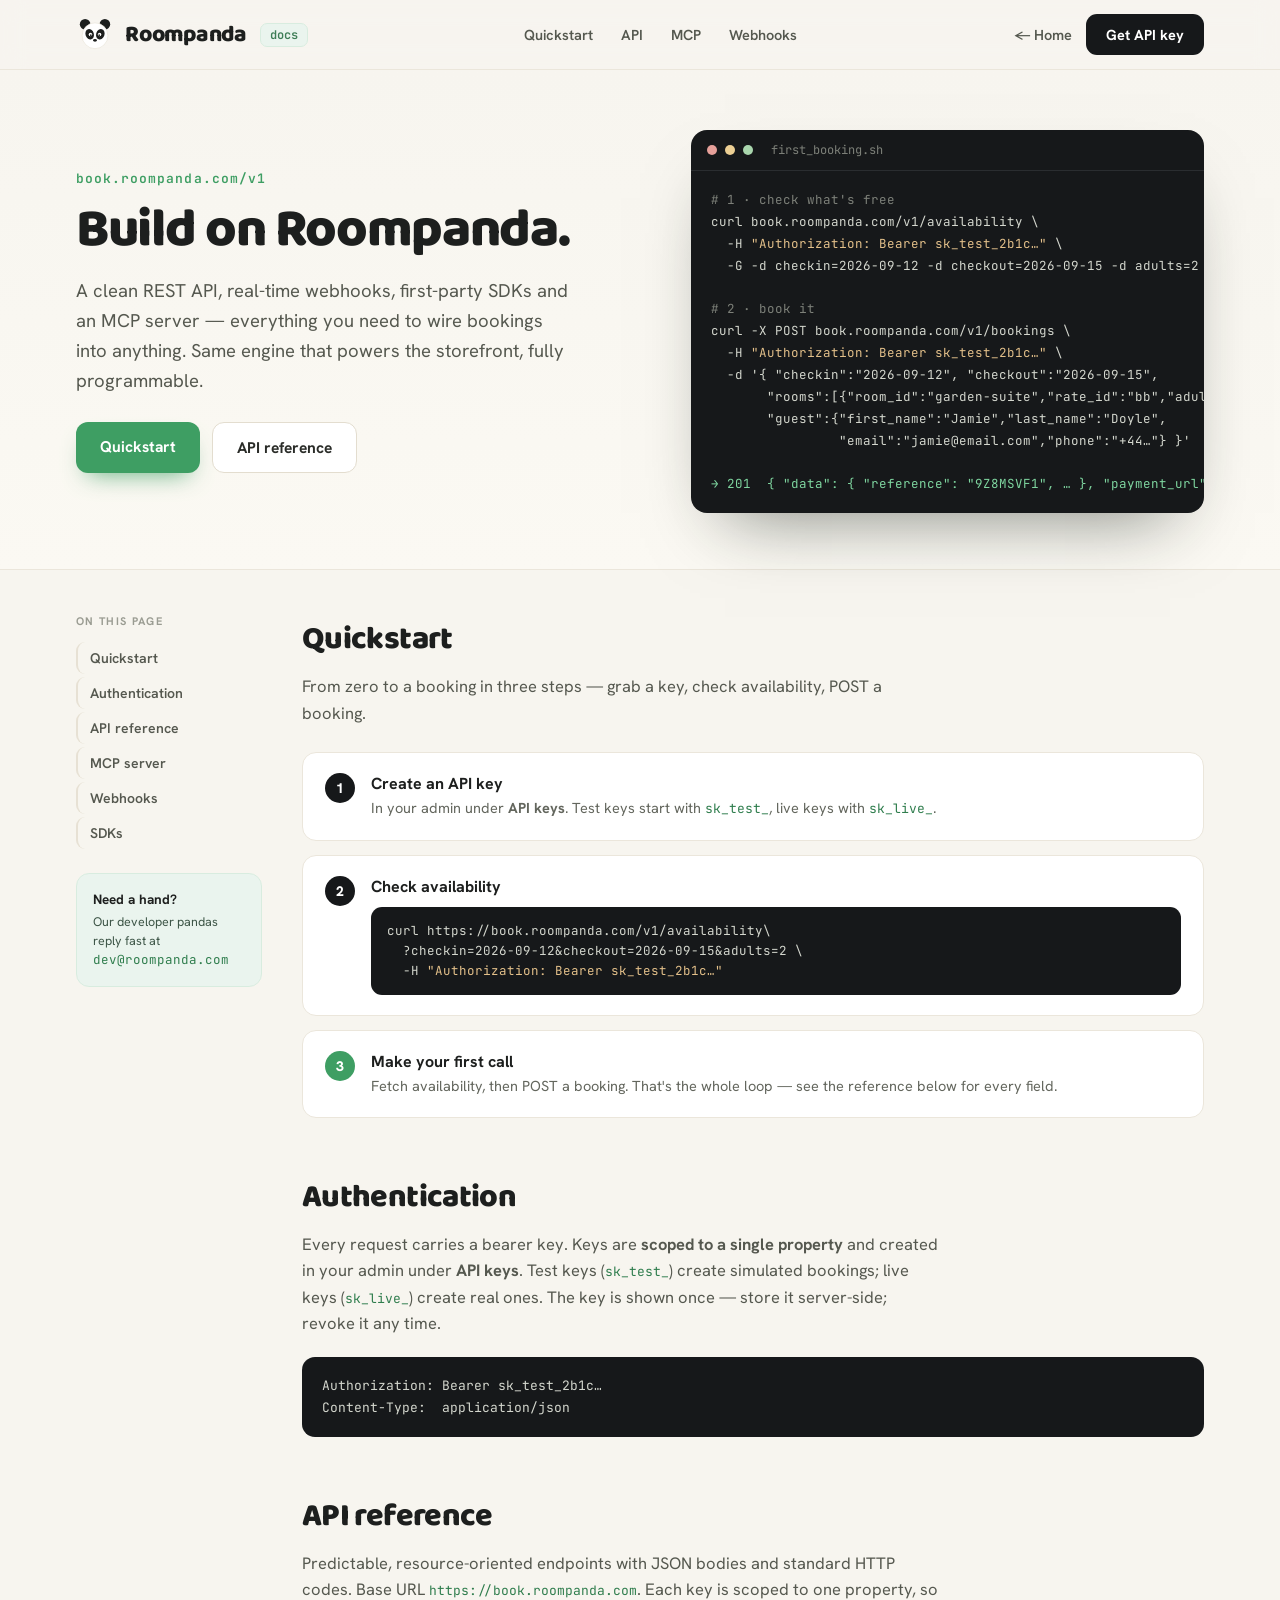
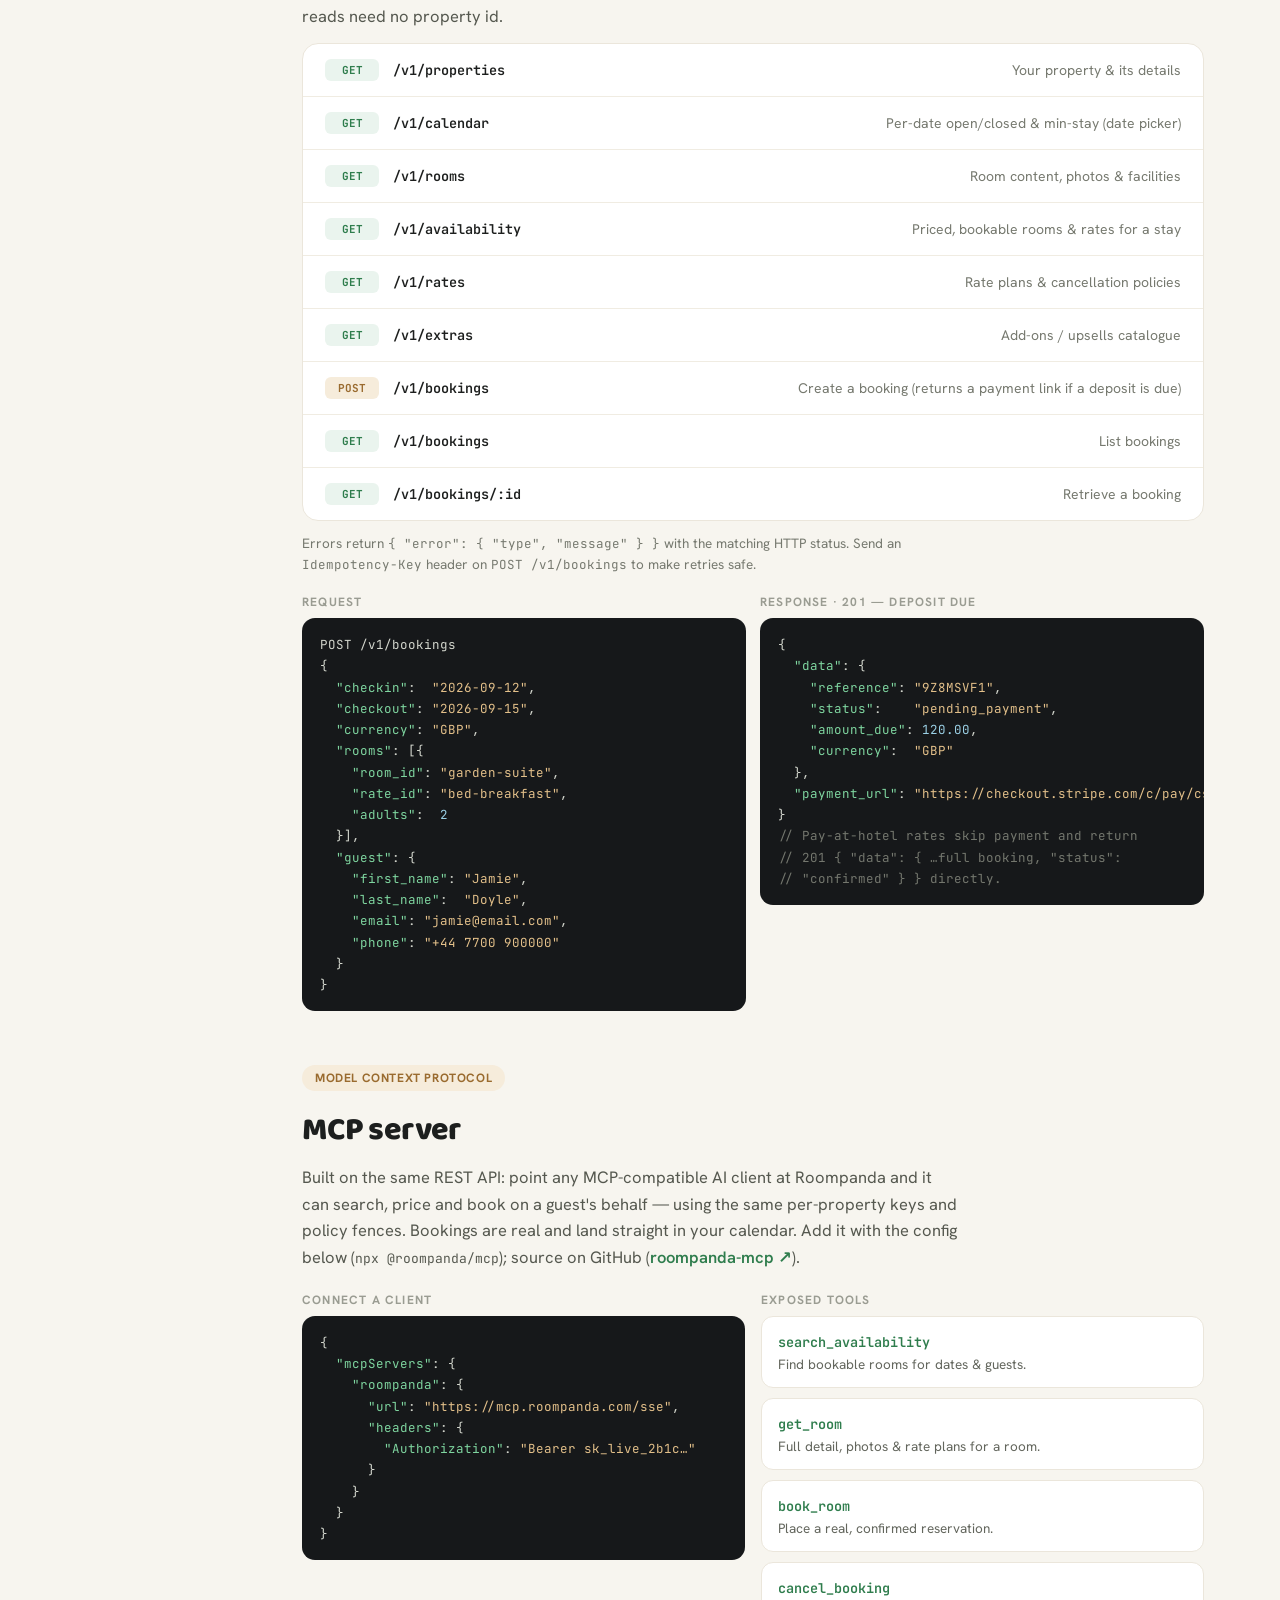
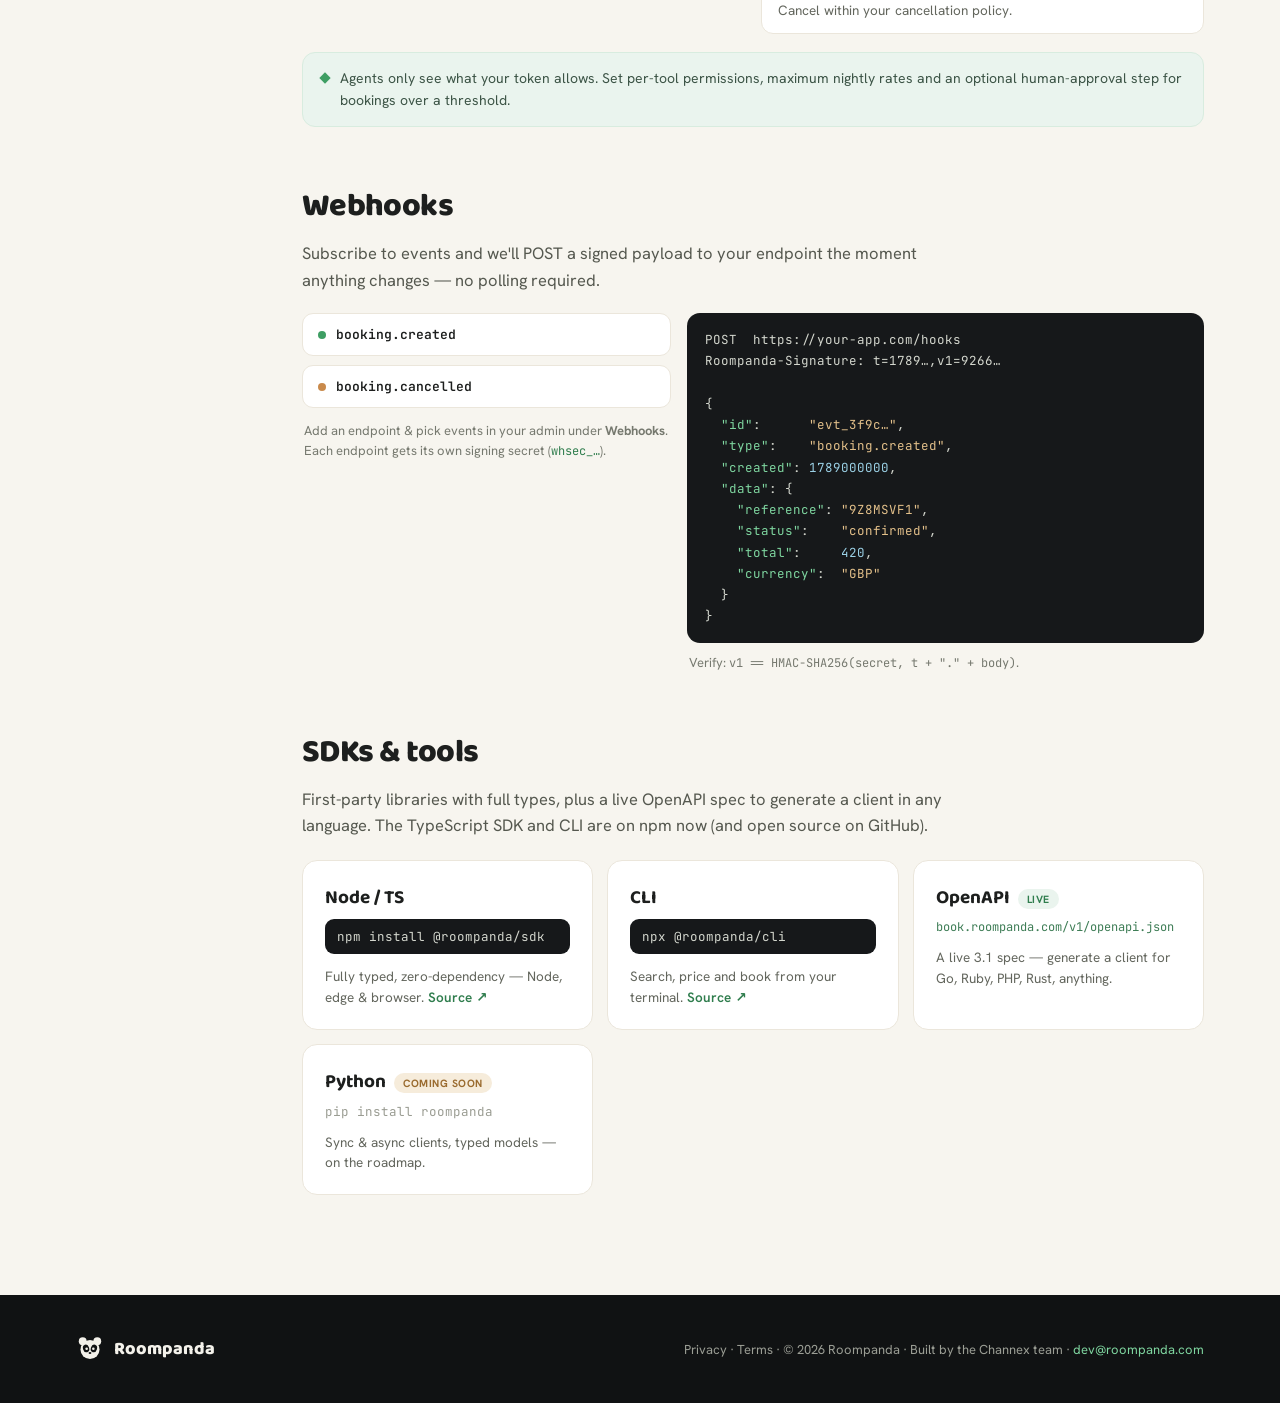
==== commit e4419af3: "Add Privacy Policy and Terms of Service / EULA pages - privacy.html — GDPR-aware privacy policy (con" ====
--- a/developers.html
+++ b/developers.html
@@ -342,7 +342,7 @@
         <svg viewBox="0 0 100 100" width="28" height="28" aria-hidden="true"><circle cx="24" cy="22" r="14" fill="#f3f1ea"></circle><circle cx="76" cy="22" r="14" fill="#f3f1ea"></circle><circle cx="50" cy="52" r="34" fill="#f3f1ea"></circle><ellipse cx="36" cy="48" rx="11" ry="14" fill="#101213" transform="rotate(-18 36 48)"></ellipse><ellipse cx="64" cy="48" rx="11" ry="14" fill="#101213" transform="rotate(18 64 48)"></ellipse><circle cx="38" cy="49" r="4.6" fill="#f3f1ea"></circle><circle cx="62" cy="49" r="4.6" fill="#f3f1ea"></circle><ellipse cx="50" cy="64" rx="5" ry="3.6" fill="#101213"></ellipse></svg>
         <span style="font-family:'Baloo 2',cursive;font-weight:800;font-size:18px;color:#f3f1ea;">Roompanda</span>
       </a>
-      <span style="font-size:13px;">© 2026 Roompanda · Built by the Channex team · <span style="color:#7fd6a0;">dev@roompanda.com</span></span>
+      <span style="font-size:13px;"><a class="footlink" href="privacy.html">Privacy</a> · <a class="footlink" href="terms.html">Terms</a> · © 2026 Roompanda · Built by the Channex team · <span style="color:#7fd6a0;">dev@roompanda.com</span></span>
     </div>
   </footer>
 
--- a/assets/styles.css
+++ b/assets/styles.css
@@ -69,6 +69,18 @@
   [data-docmain] { padding-left: 26px !important; }
 }
 
+/* Legal pages (privacy / terms) */
+.legal-body { font-size: 16px; line-height: 1.7; color: #3a3d36; }
+.legal-body h2 {
+  font-family: 'Baloo 2', cursive; font-weight: 700; font-size: 22px;
+  letter-spacing: -0.01em; margin: 34px 0 10px;
+}
+.legal-body p { margin: 0 0 14px; }
+.legal-body ul { margin: 0 0 14px; padding-left: 22px; }
+.legal-body li { margin: 0 0 7px; }
+.legal-body a { color: #2f7d4d; font-weight: 600; text-decoration: underline; text-underline-offset: 2px; }
+.legal-body a:hover { color: #3e9e63; }
+
 /* Slightly tame the giant hero type on small screens */
 @media (max-width: 560px) {
   .hero-h1 { font-size: 44px !important; }
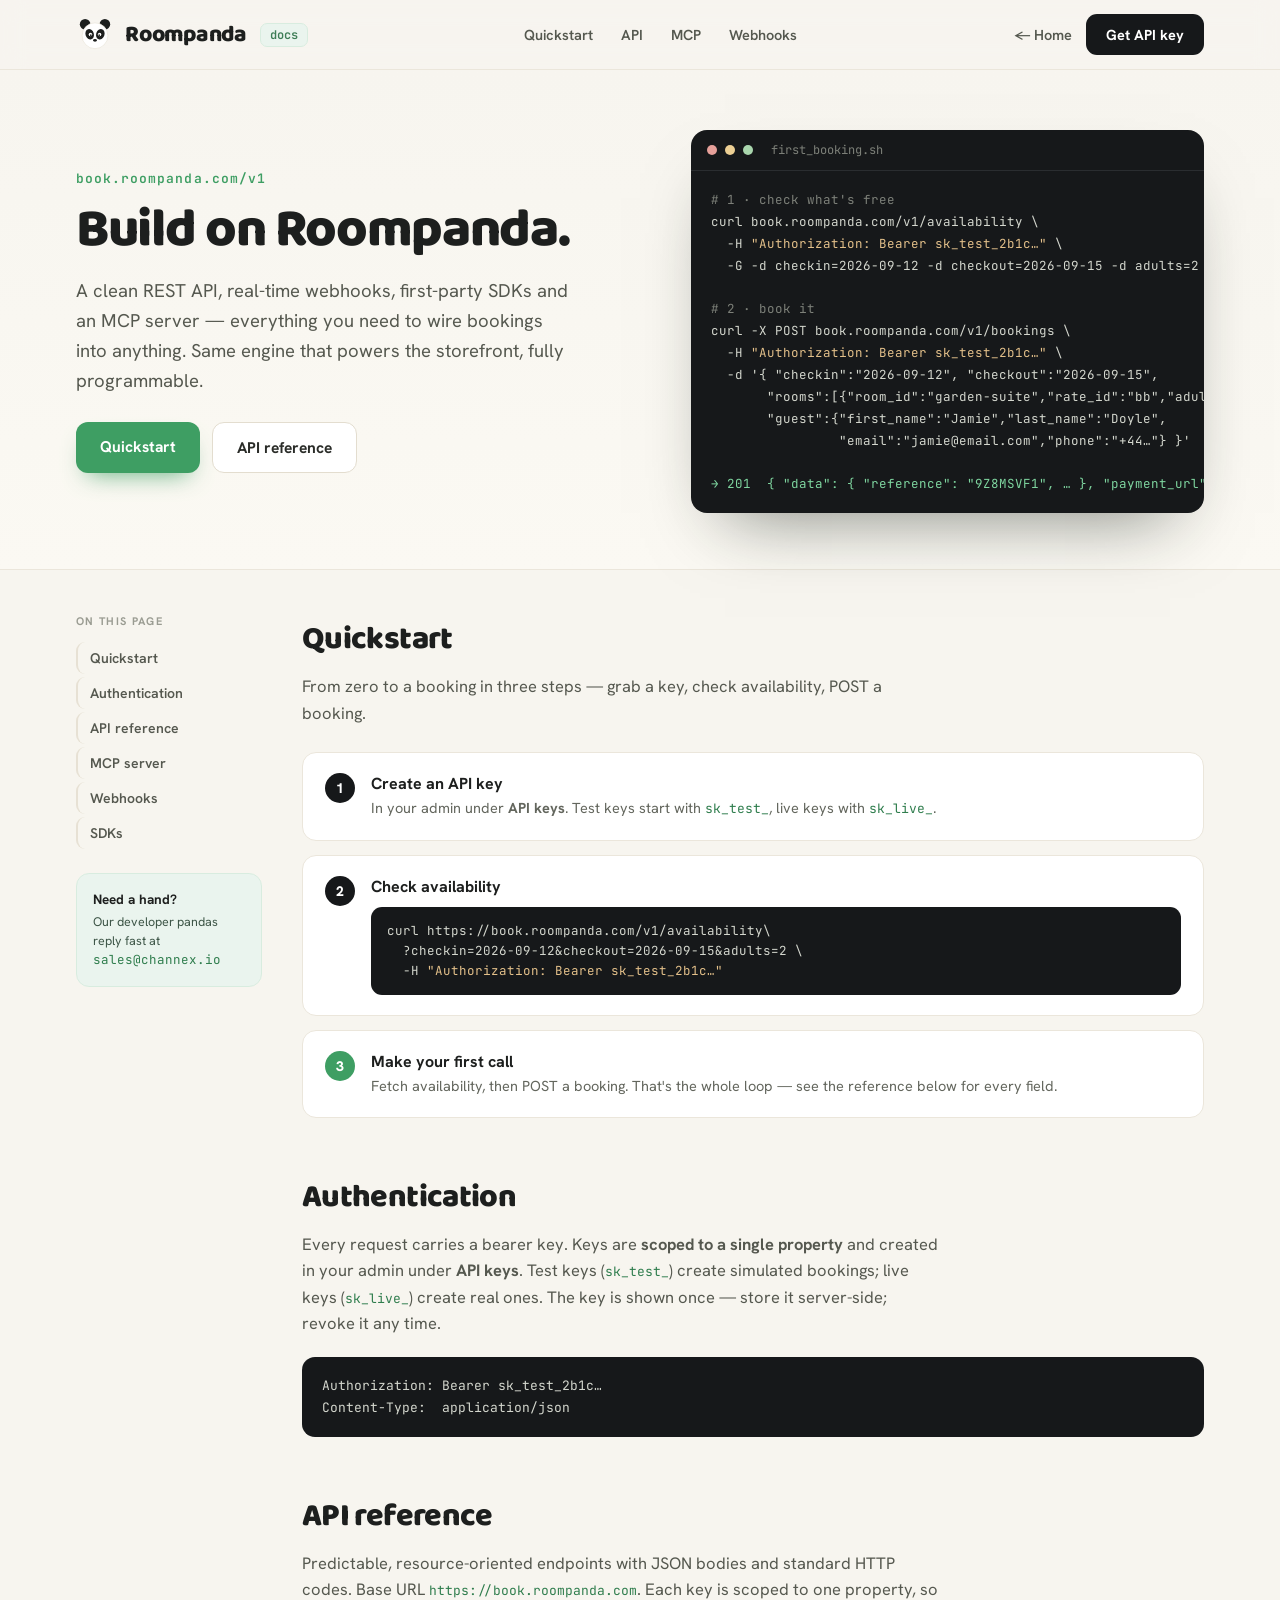
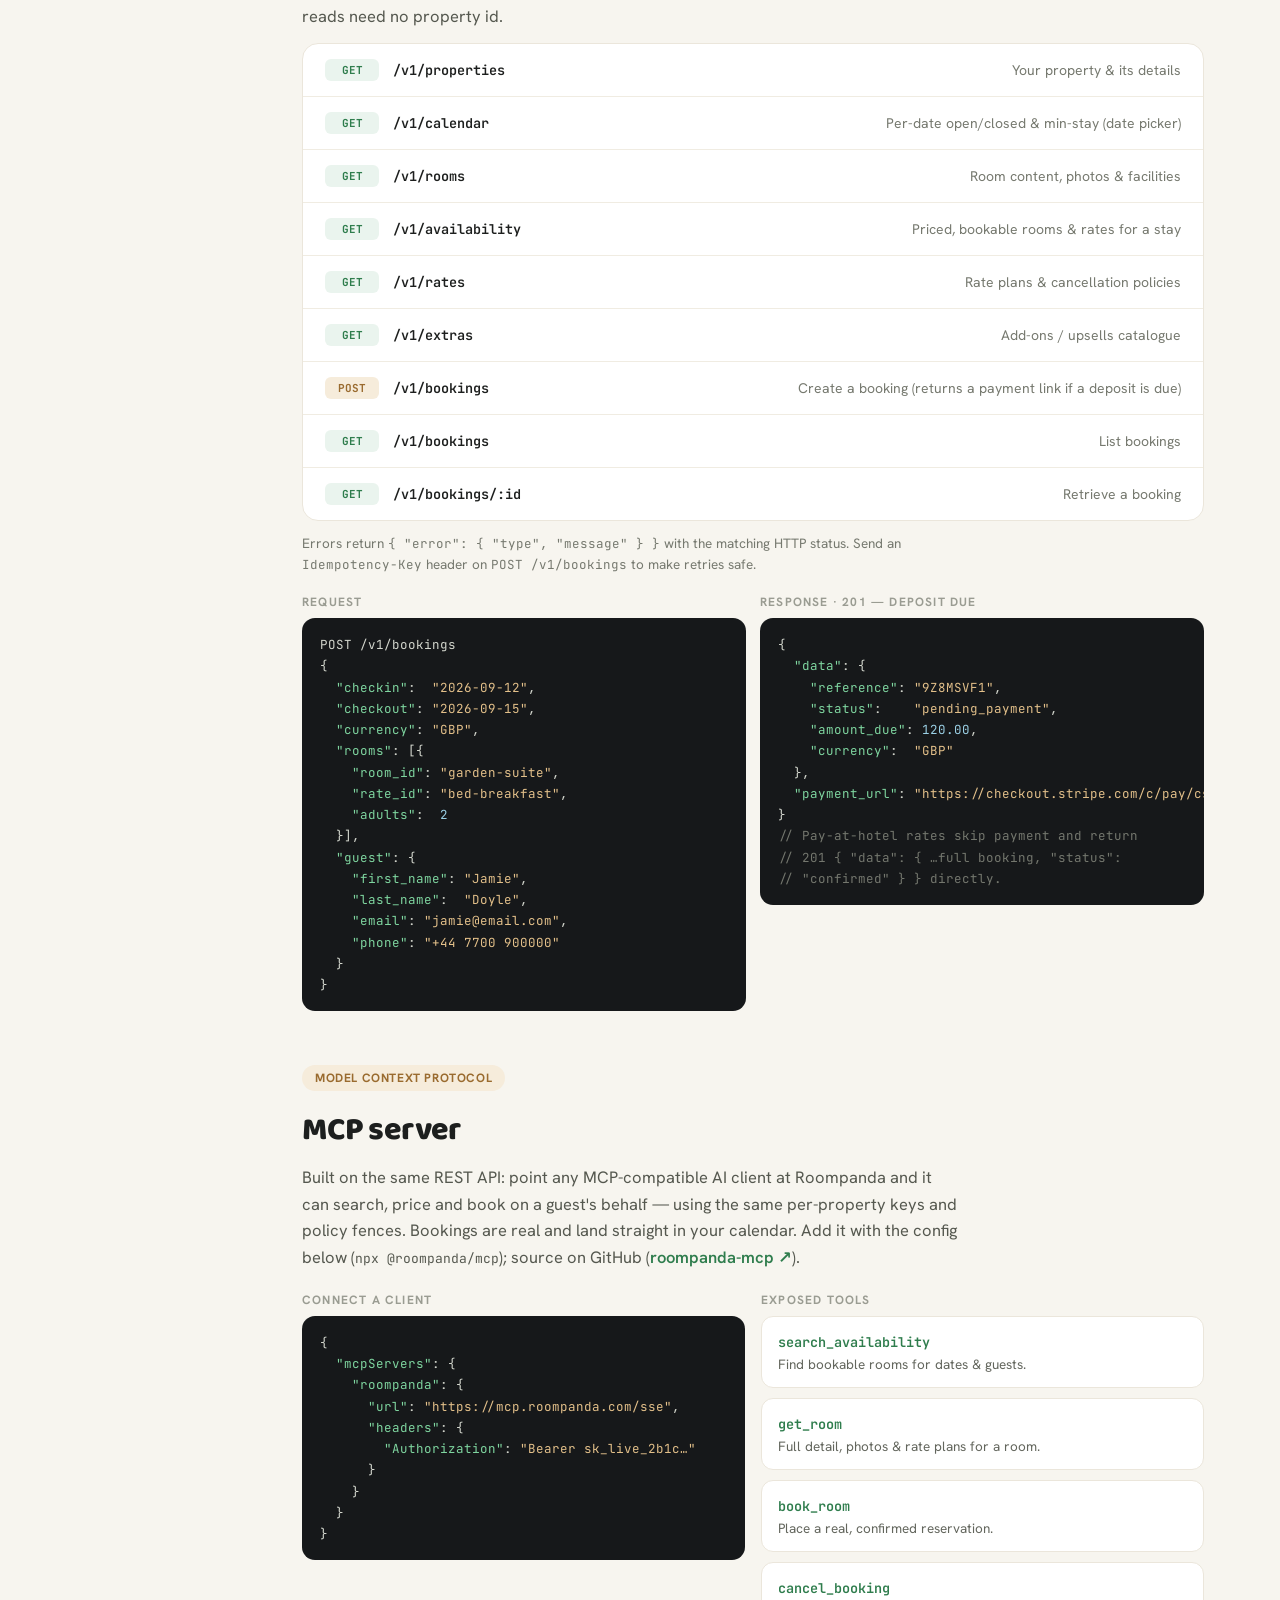
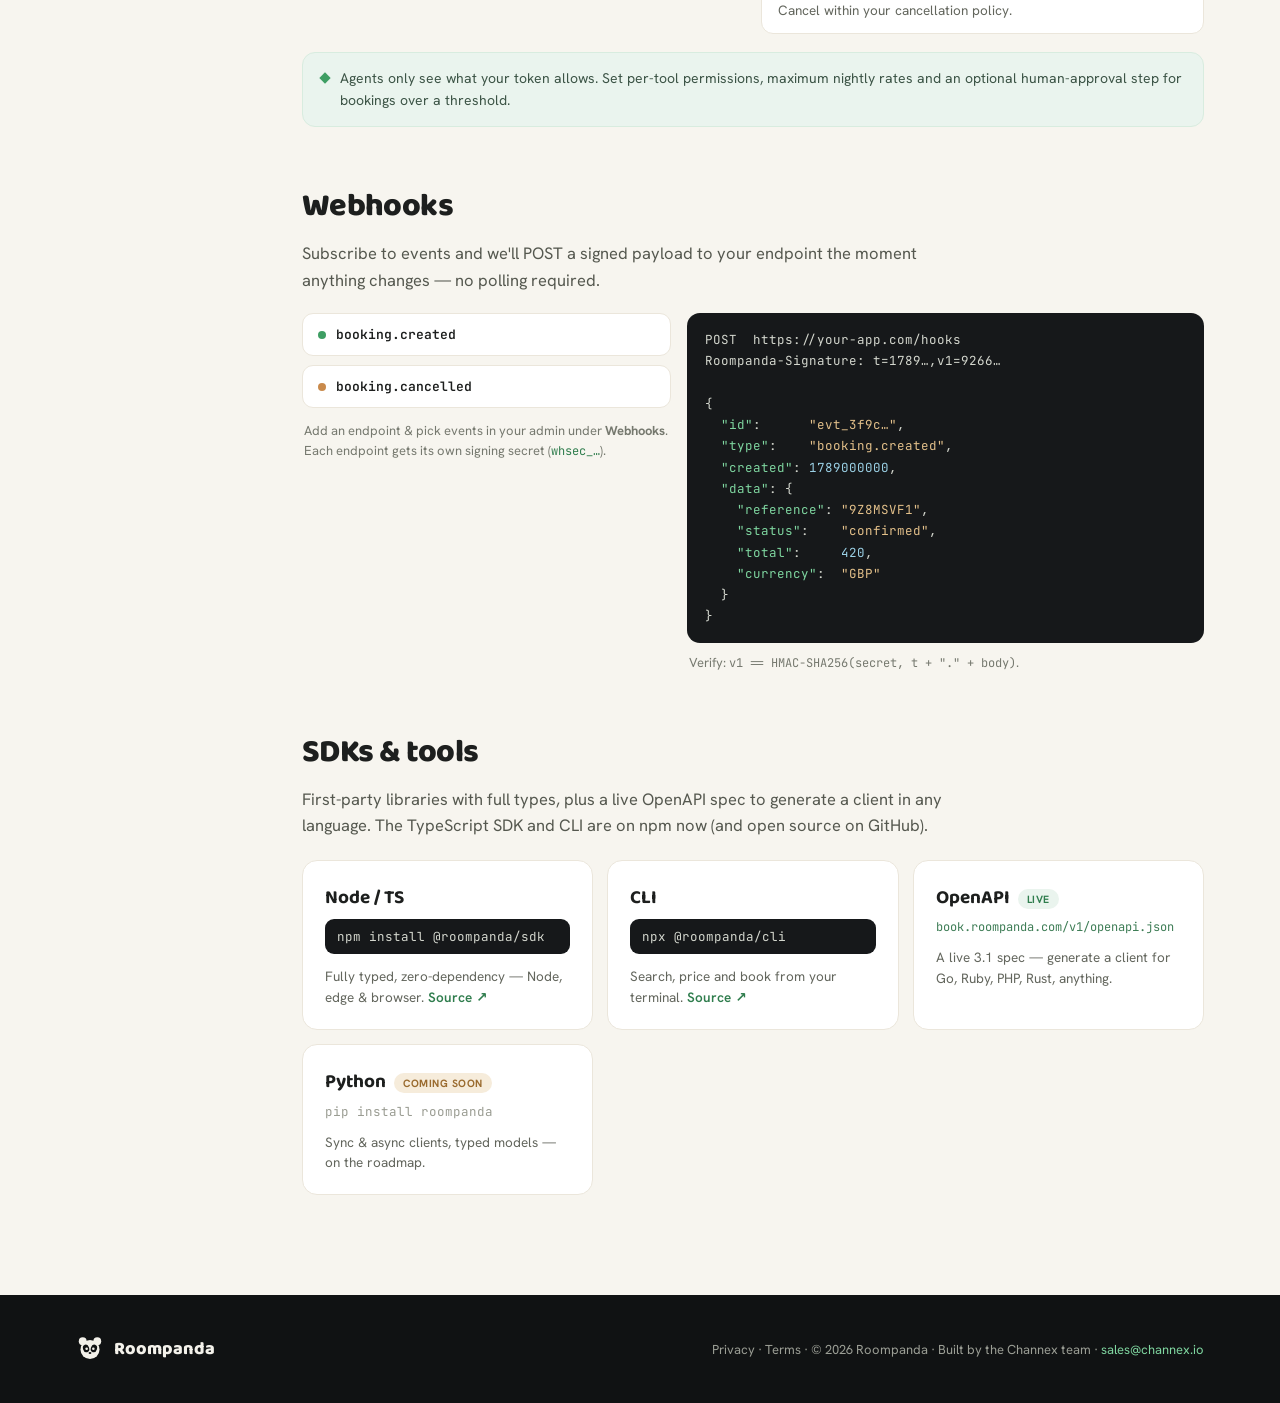
==== commit b97d4f21: "Point signup/sign-in CTAs to app login; unify contact email - All Start free / Sign in / Get the eng" ====
--- a/developers.html
+++ b/developers.html
@@ -38,7 +38,7 @@
       </nav>
       <div style="display:flex;align-items:center;gap:14px;">
         <a class="navlink" href="index.html" style="font-size:14.5px;font-weight:600;color:#55584f;" data-wide="1">← Home</a>
-        <a class="btn-dark" href="index.html#signup" style="background:#16181a;color:#fff;font-size:14.5px;font-weight:700;border-radius:11px;padding:11px 20px;">Get API key</a>
+        <a class="btn-dark" href="https://book.roompanda.com/admin/login" style="background:#16181a;color:#fff;font-size:14.5px;font-weight:700;border-radius:11px;padding:11px 20px;">Get API key</a>
         <button class="menu-btn" id="menuBtn" aria-label="Menu" aria-expanded="false" style="align-items:center;justify-content:center;width:40px;height:40px;border:1px solid #e3ddcf;background:#fff;border-radius:11px;cursor:pointer;">
           <svg width="20" height="20" viewBox="0 0 24 24" fill="none" stroke="#1d1f1e" stroke-width="2.2" stroke-linecap="round"><line x1="3" y1="7" x2="21" y2="7"/><line x1="3" y1="12" x2="21" y2="12"/><line x1="3" y1="17" x2="21" y2="17"/></svg>
         </button>
@@ -109,7 +109,7 @@
       </div>
       <div style="margin-top:24px;background:#eaf4ee;border:1px solid #d8ecdf;border-radius:13px;padding:16px;">
         <div style="font-weight:700;font-size:13.5px;margin-bottom:5px;">Need a hand?</div>
-        <div style="font-size:12.5px;color:#3c5446;line-height:1.5;">Our developer pandas reply fast at <span style="font-family:'JetBrains Mono',monospace;color:#2f7d4d;">dev@roompanda.com</span></div>
+        <div style="font-size:12.5px;color:#3c5446;line-height:1.5;">Our developer pandas reply fast at <span style="font-family:'JetBrains Mono',monospace;color:#2f7d4d;">sales@channex.io</span></div>
       </div>
     </aside>
 
@@ -342,7 +342,7 @@
         <svg viewBox="0 0 100 100" width="28" height="28" aria-hidden="true"><circle cx="24" cy="22" r="14" fill="#f3f1ea"></circle><circle cx="76" cy="22" r="14" fill="#f3f1ea"></circle><circle cx="50" cy="52" r="34" fill="#f3f1ea"></circle><ellipse cx="36" cy="48" rx="11" ry="14" fill="#101213" transform="rotate(-18 36 48)"></ellipse><ellipse cx="64" cy="48" rx="11" ry="14" fill="#101213" transform="rotate(18 64 48)"></ellipse><circle cx="38" cy="49" r="4.6" fill="#f3f1ea"></circle><circle cx="62" cy="49" r="4.6" fill="#f3f1ea"></circle><ellipse cx="50" cy="64" rx="5" ry="3.6" fill="#101213"></ellipse></svg>
         <span style="font-family:'Baloo 2',cursive;font-weight:800;font-size:18px;color:#f3f1ea;">Roompanda</span>
       </a>
-      <span style="font-size:13px;"><a class="footlink" href="privacy.html">Privacy</a> · <a class="footlink" href="terms.html">Terms</a> · © 2026 Roompanda · Built by the Channex team · <span style="color:#7fd6a0;">dev@roompanda.com</span></span>
+      <span style="font-size:13px;"><a class="footlink" href="privacy.html">Privacy</a> · <a class="footlink" href="terms.html">Terms</a> · © 2026 Roompanda · Built by the Channex team · <span style="color:#7fd6a0;">sales@channex.io</span></span>
     </div>
   </footer>
 
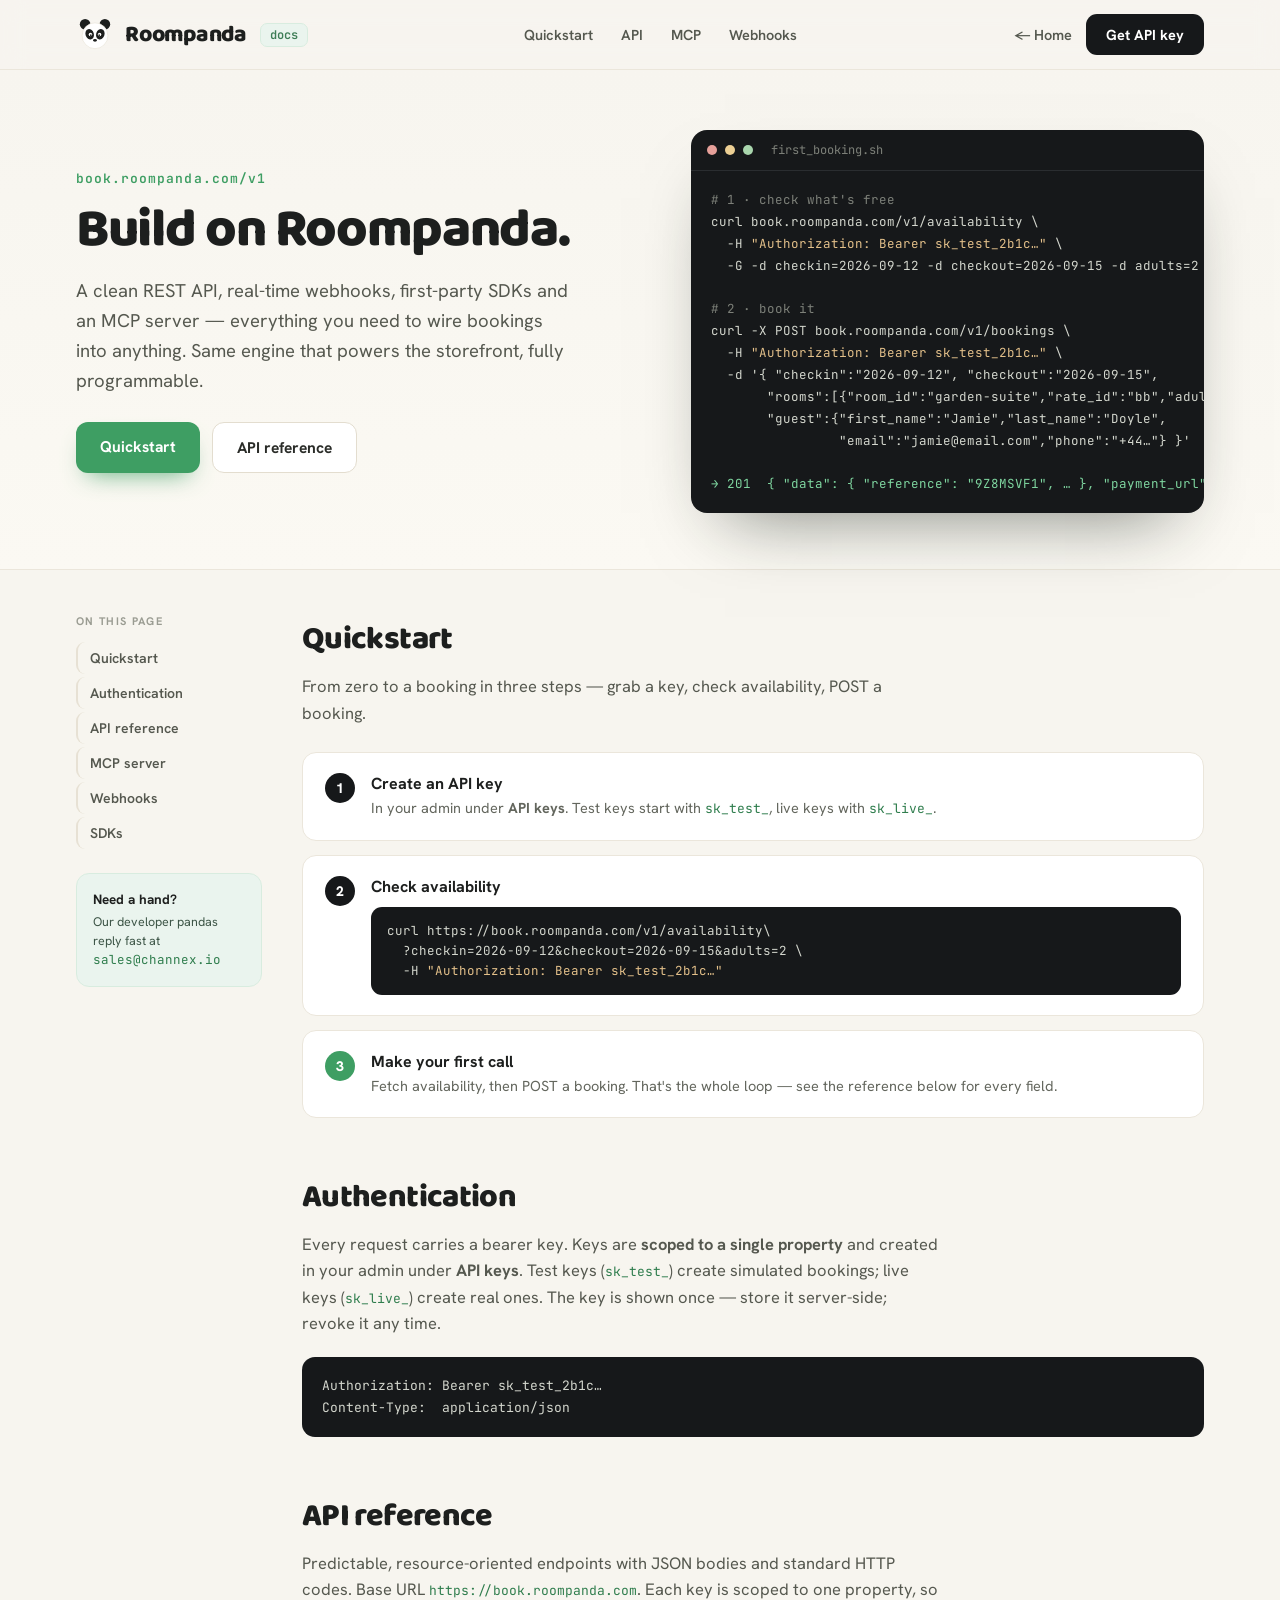
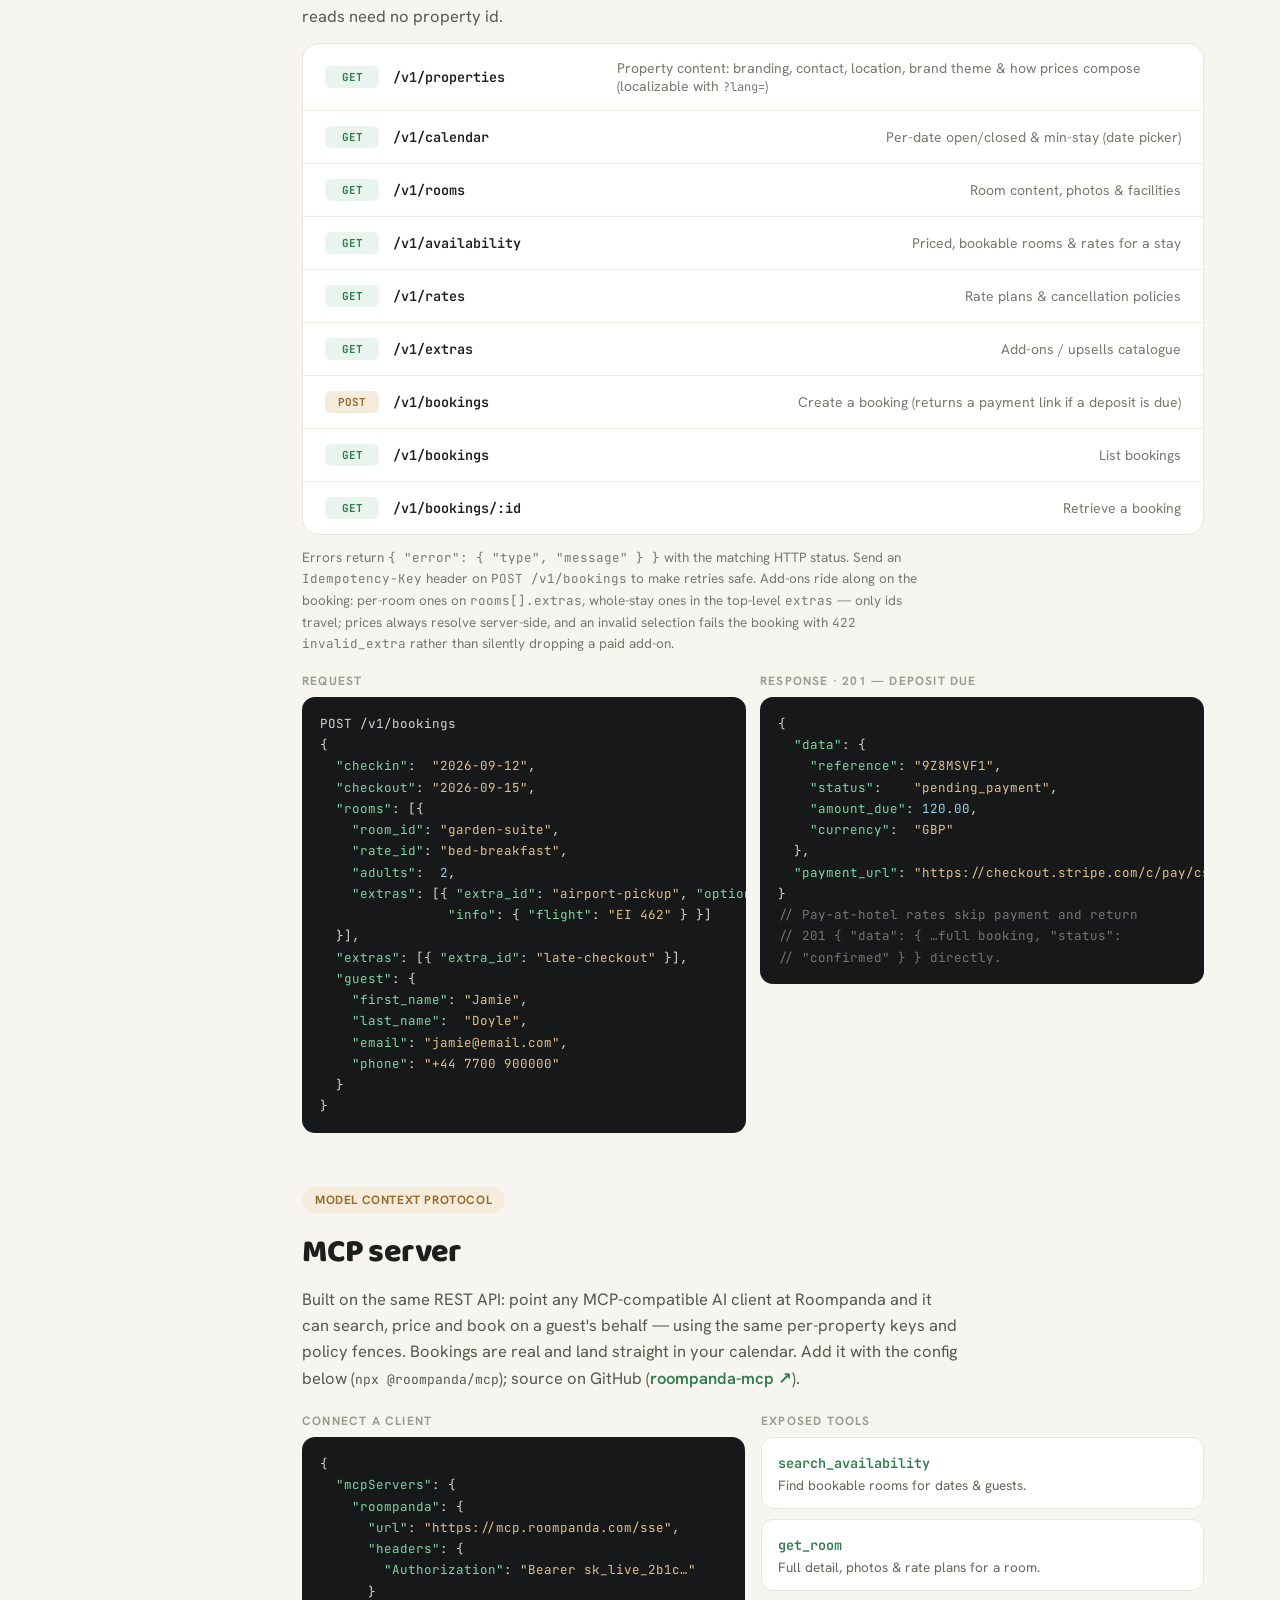
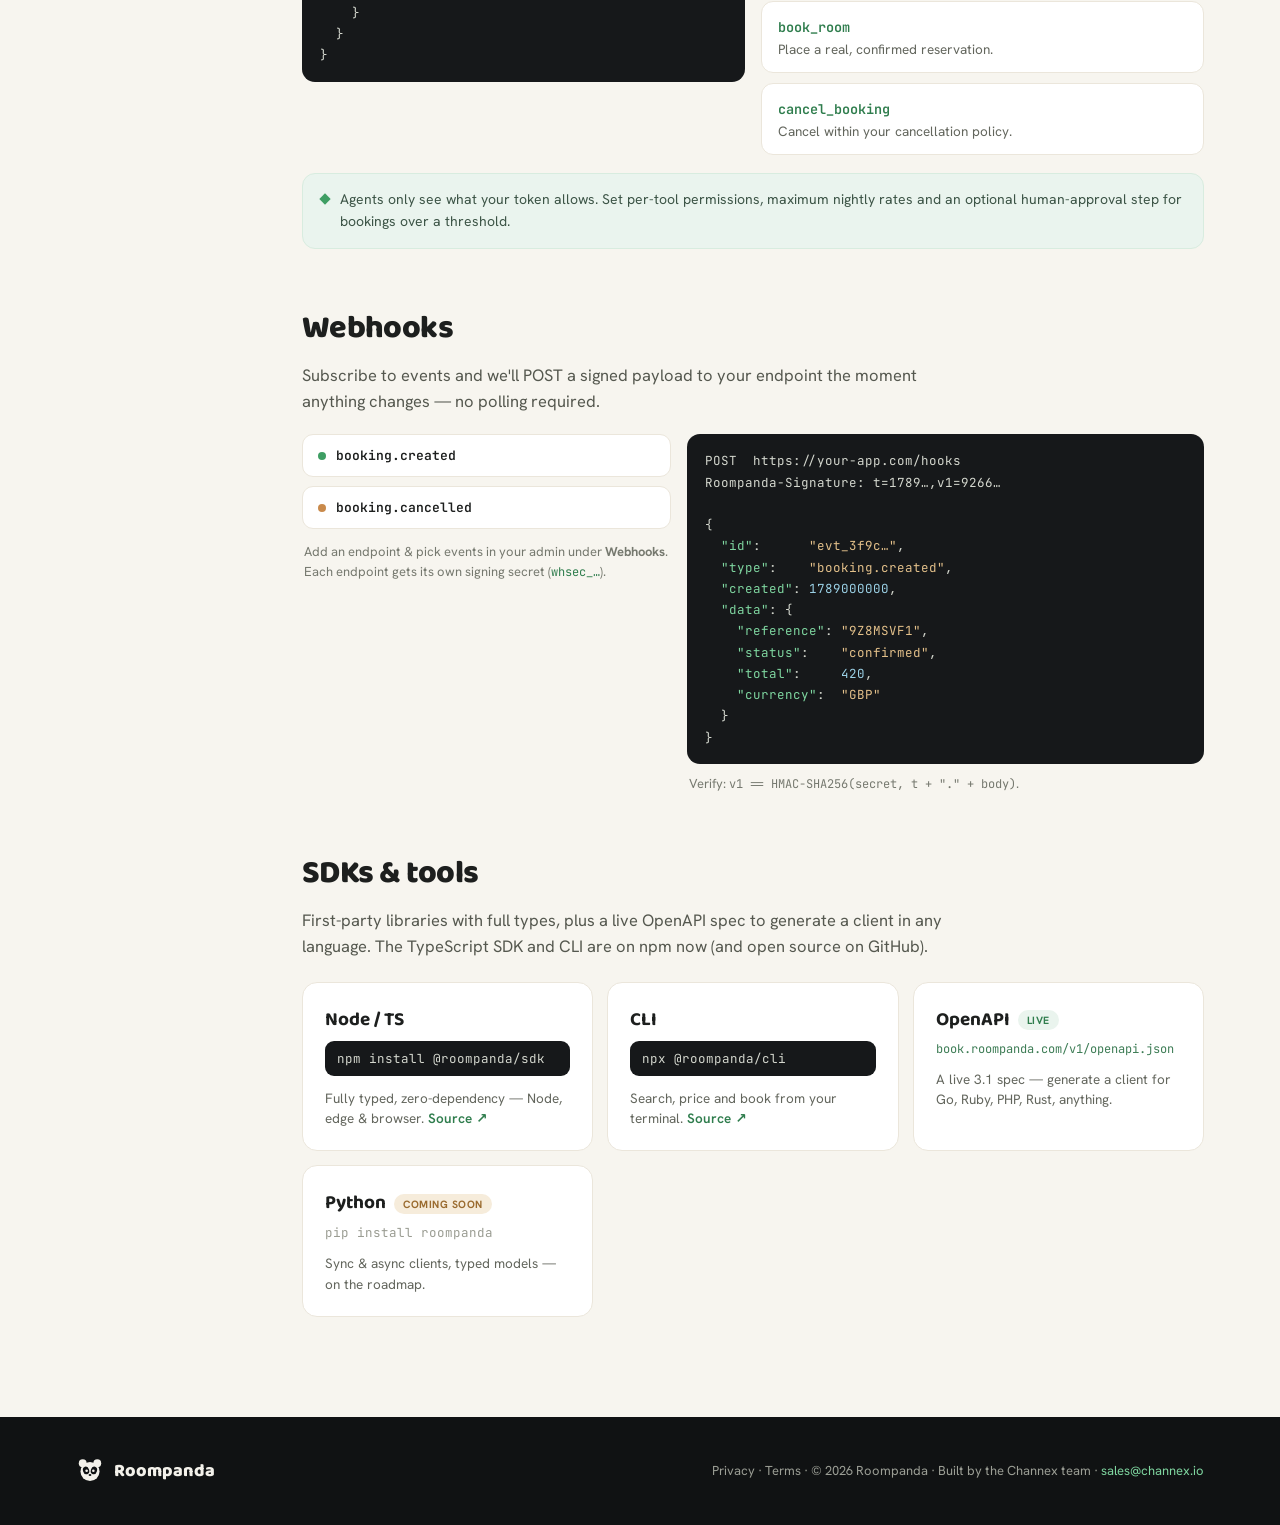
==== commit 83fbbc2c: "Docs: bookable extras + enriched property content on /v1 - POST /v1/bookings example now shows add-o" ====
--- a/developers.html
+++ b/developers.html
@@ -157,7 +157,7 @@
           <div style="display:flex;gap:14px;align-items:center;padding:15px 22px;border-bottom:1px solid #f0ece2;">
             <span style="font-family:'JetBrains Mono',monospace;font-size:11px;font-weight:700;color:#2f7d4d;background:#eaf4ee;border-radius:6px;padding:4px 9px;width:54px;text-align:center;flex:none;">GET</span>
             <span style="font-family:'JetBrains Mono',monospace;font-size:13.5px;font-weight:600;flex:1;min-width:210px;">/v1/properties</span>
-            <span style="font-size:14px;color:#76796f;">Your property &amp; its details</span>
+            <span style="font-size:14px;color:#76796f;">Property content: branding, contact, location, brand theme &amp; how prices compose (localizable with <span style="font-family:'JetBrains Mono',monospace;font-size:12px;">?lang=</span>)</span>
           </div>
           <div style="display:flex;gap:14px;align-items:center;padding:15px 22px;border-bottom:1px solid #f0ece2;">
             <span style="font-family:'JetBrains Mono',monospace;font-size:11px;font-weight:700;color:#2f7d4d;background:#eaf4ee;border-radius:6px;padding:4px 9px;width:54px;text-align:center;flex:none;">GET</span>
@@ -200,7 +200,7 @@
             <span style="font-size:14px;color:#76796f;">Retrieve a booking</span>
           </div>
         </div>
-        <p style="font-size:13.5px;line-height:1.6;color:#76796f;margin:12px 0 0;max-width:640px;">Errors return <span style="font-family:'JetBrains Mono',monospace;font-size:12.5px;">{ "error": { "type", "message" } }</span> with the matching HTTP status. Send an <span style="font-family:'JetBrains Mono',monospace;font-size:12.5px;">Idempotency-Key</span> header on <span style="font-family:'JetBrains Mono',monospace;font-size:12.5px;">POST /v1/bookings</span> to make retries safe.</p>
+        <p style="font-size:13.5px;line-height:1.6;color:#76796f;margin:12px 0 0;max-width:640px;">Errors return <span style="font-family:'JetBrains Mono',monospace;font-size:12.5px;">{ "error": { "type", "message" } }</span> with the matching HTTP status. Send an <span style="font-family:'JetBrains Mono',monospace;font-size:12.5px;">Idempotency-Key</span> header on <span style="font-family:'JetBrains Mono',monospace;font-size:12.5px;">POST /v1/bookings</span> to make retries safe. Add-ons ride along on the booking: per-room ones on <span style="font-family:'JetBrains Mono',monospace;font-size:12.5px;">rooms[].extras</span>, whole-stay ones in the top-level <span style="font-family:'JetBrains Mono',monospace;font-size:12.5px;">extras</span> — only ids travel; prices always resolve server-side, and an invalid selection fails the booking with <span style="font-family:'JetBrains Mono',monospace;font-size:12.5px;">422 invalid_extra</span> rather than silently dropping a paid add-on.</p>
 
         <div style="display:flex;gap:14px;flex-wrap:wrap;margin-top:18px;">
           <div style="flex:1;min-width:300px;">
@@ -209,12 +209,14 @@
 {
   <span style="color:#7fd6a0;">"checkin"</span>:  <span style="color:#e3c08a;">"2026-09-12"</span>,
   <span style="color:#7fd6a0;">"checkout"</span>: <span style="color:#e3c08a;">"2026-09-15"</span>,
-  <span style="color:#7fd6a0;">"currency"</span>: <span style="color:#e3c08a;">"GBP"</span>,
   <span style="color:#7fd6a0;">"rooms"</span>: [{
     <span style="color:#7fd6a0;">"room_id"</span>: <span style="color:#e3c08a;">"garden-suite"</span>,
     <span style="color:#7fd6a0;">"rate_id"</span>: <span style="color:#e3c08a;">"bed-breakfast"</span>,
-    <span style="color:#7fd6a0;">"adults"</span>:  <span style="color:#9bd1e6;">2</span>
+    <span style="color:#7fd6a0;">"adults"</span>:  <span style="color:#9bd1e6;">2</span>,
+    <span style="color:#7fd6a0;">"extras"</span>: [{ <span style="color:#7fd6a0;">"extra_id"</span>: <span style="color:#e3c08a;">"airport-pickup"</span>, <span style="color:#7fd6a0;">"option_id"</span>: <span style="color:#e3c08a;">"car"</span>,
+                <span style="color:#7fd6a0;">"info"</span>: { <span style="color:#7fd6a0;">"flight"</span>: <span style="color:#e3c08a;">"EI 462"</span> } }]
   }],
+  <span style="color:#7fd6a0;">"extras"</span>: [{ <span style="color:#7fd6a0;">"extra_id"</span>: <span style="color:#e3c08a;">"late-checkout"</span> }],
   <span style="color:#7fd6a0;">"guest"</span>: {
     <span style="color:#7fd6a0;">"first_name"</span>: <span style="color:#e3c08a;">"Jamie"</span>,
     <span style="color:#7fd6a0;">"last_name"</span>:  <span style="color:#e3c08a;">"Doyle"</span>,
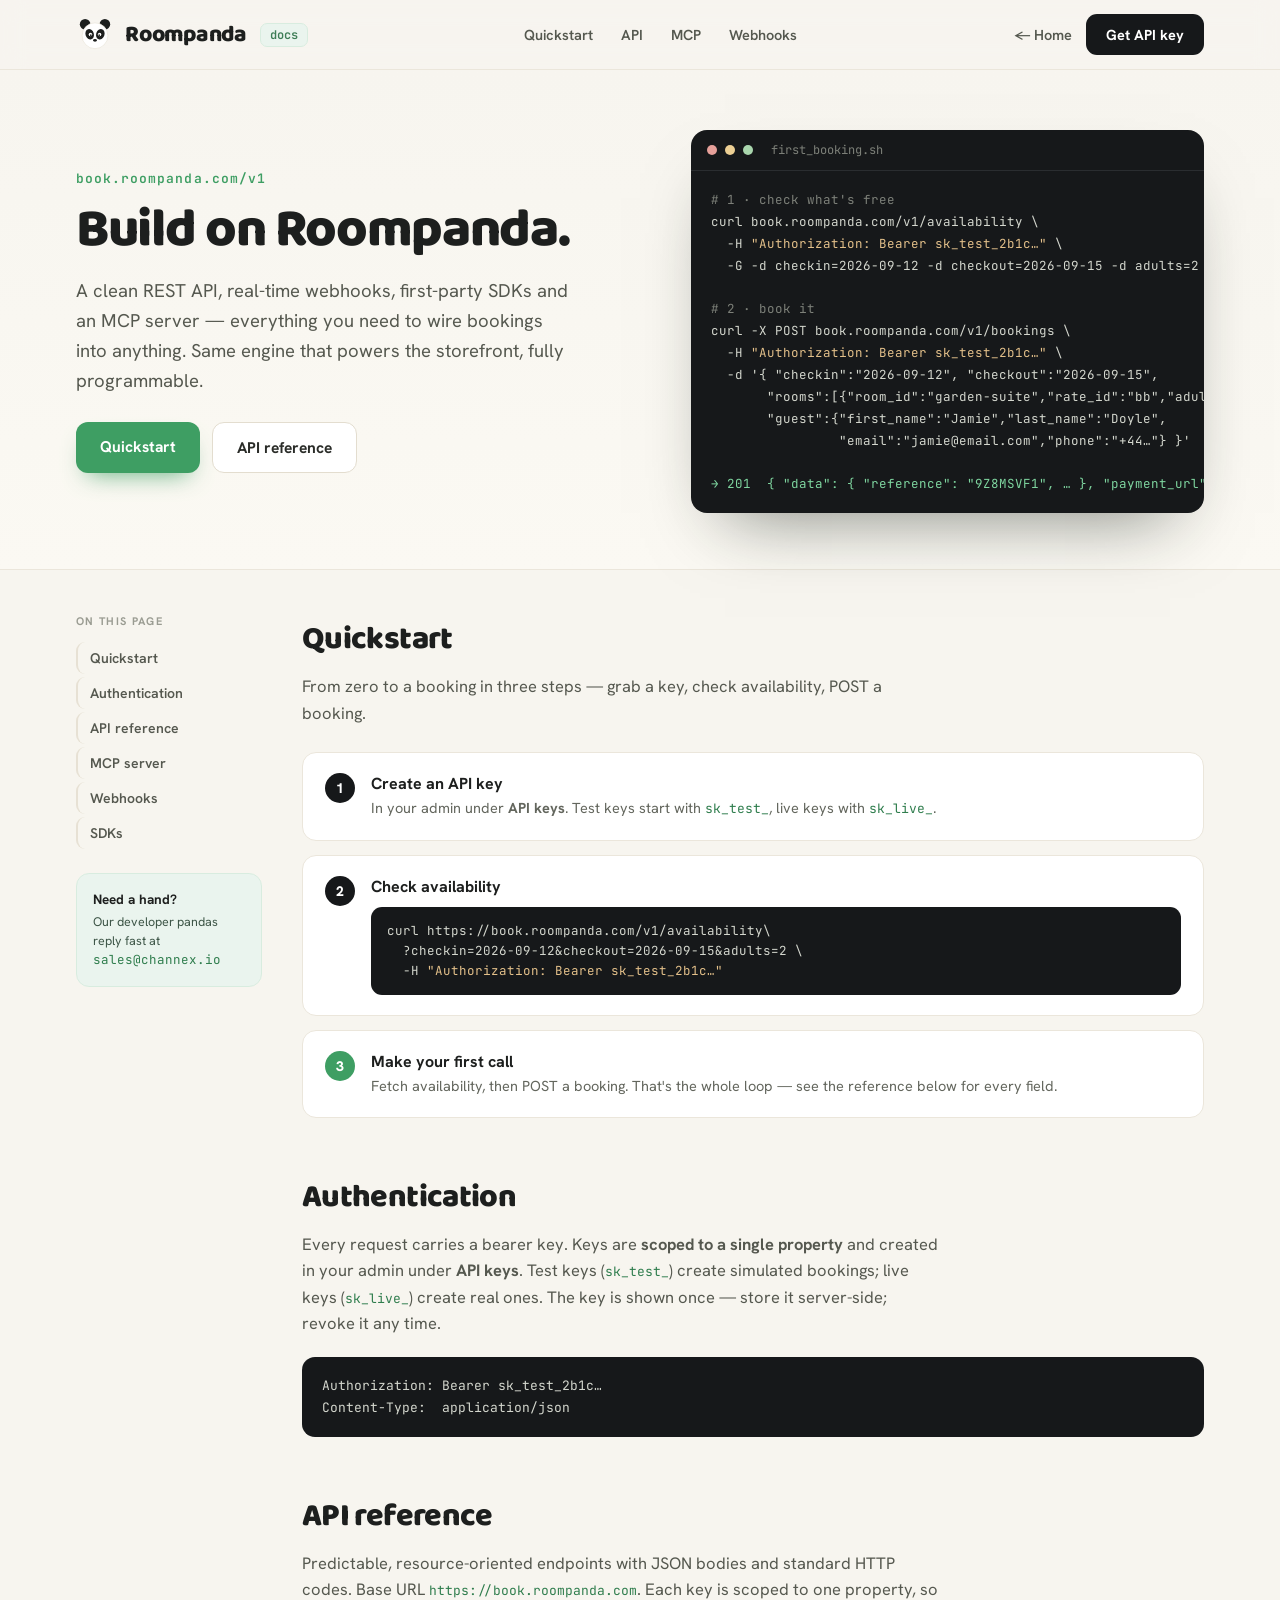
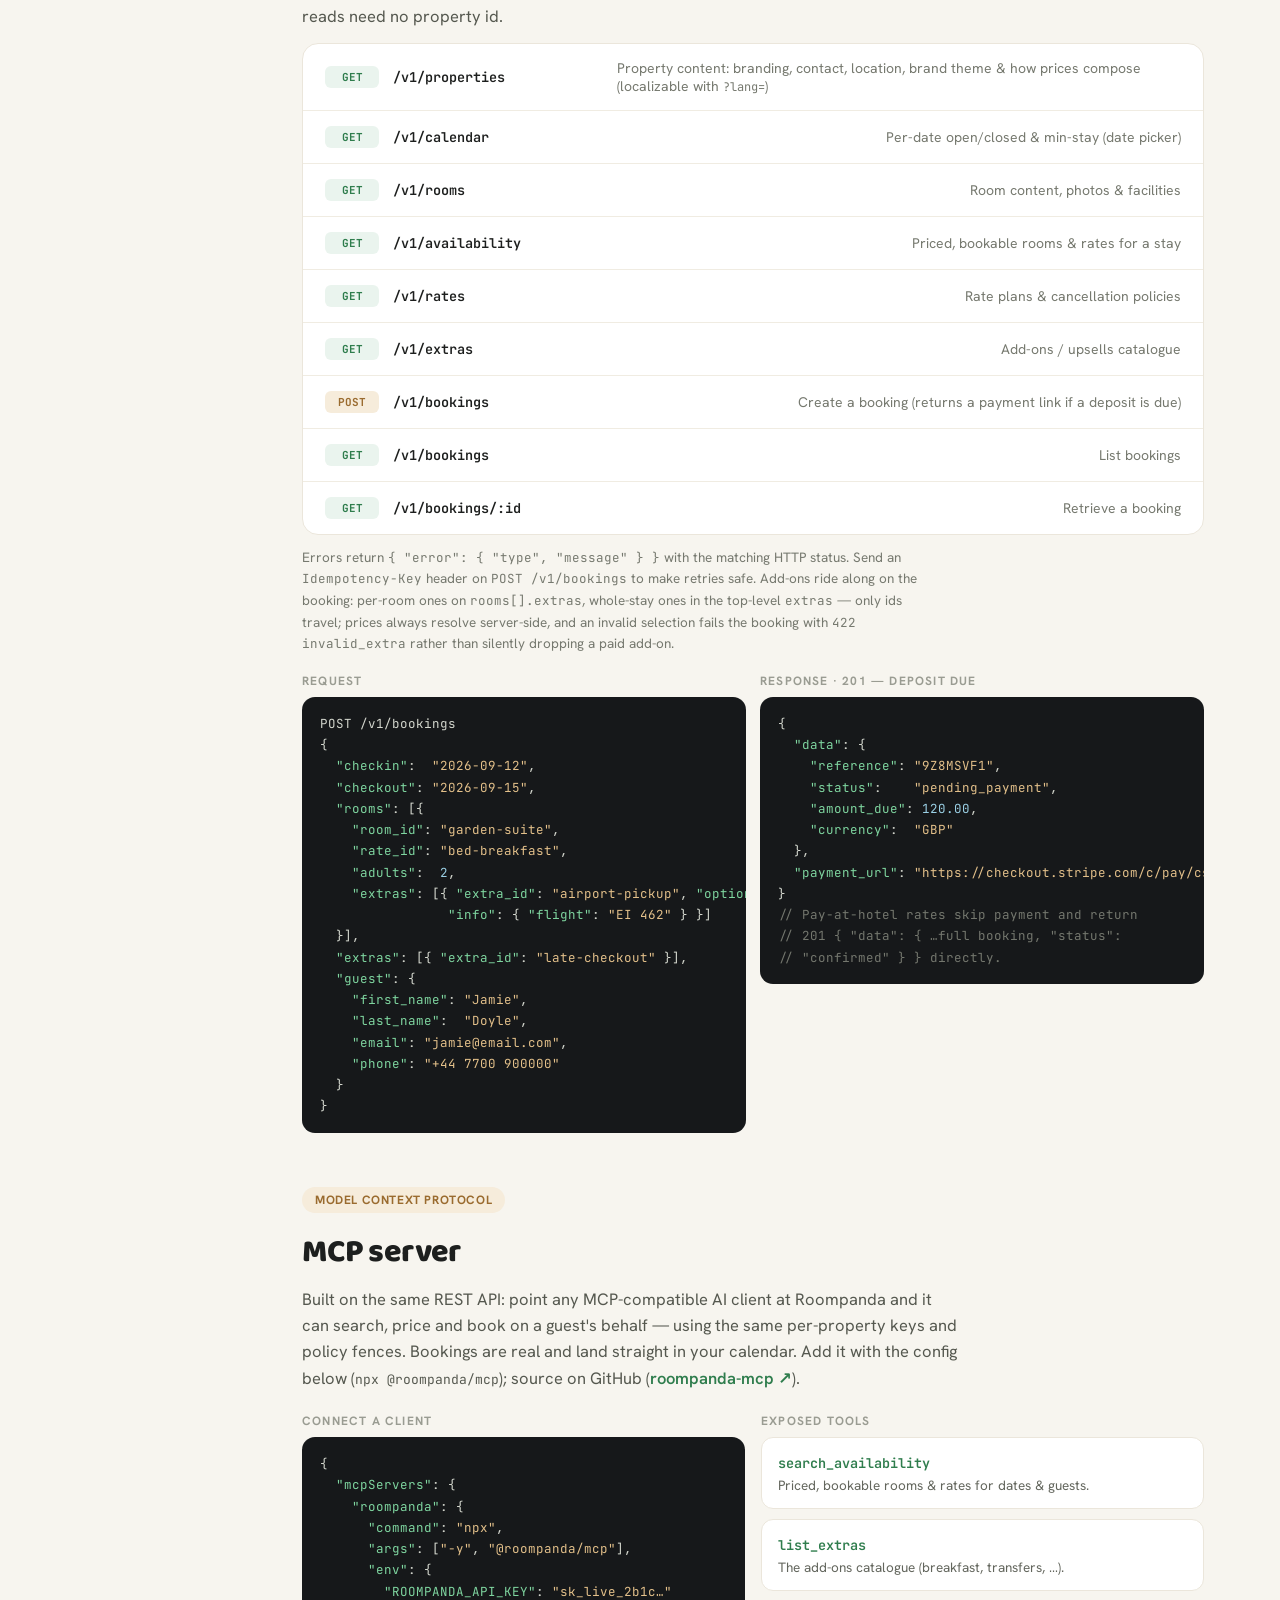
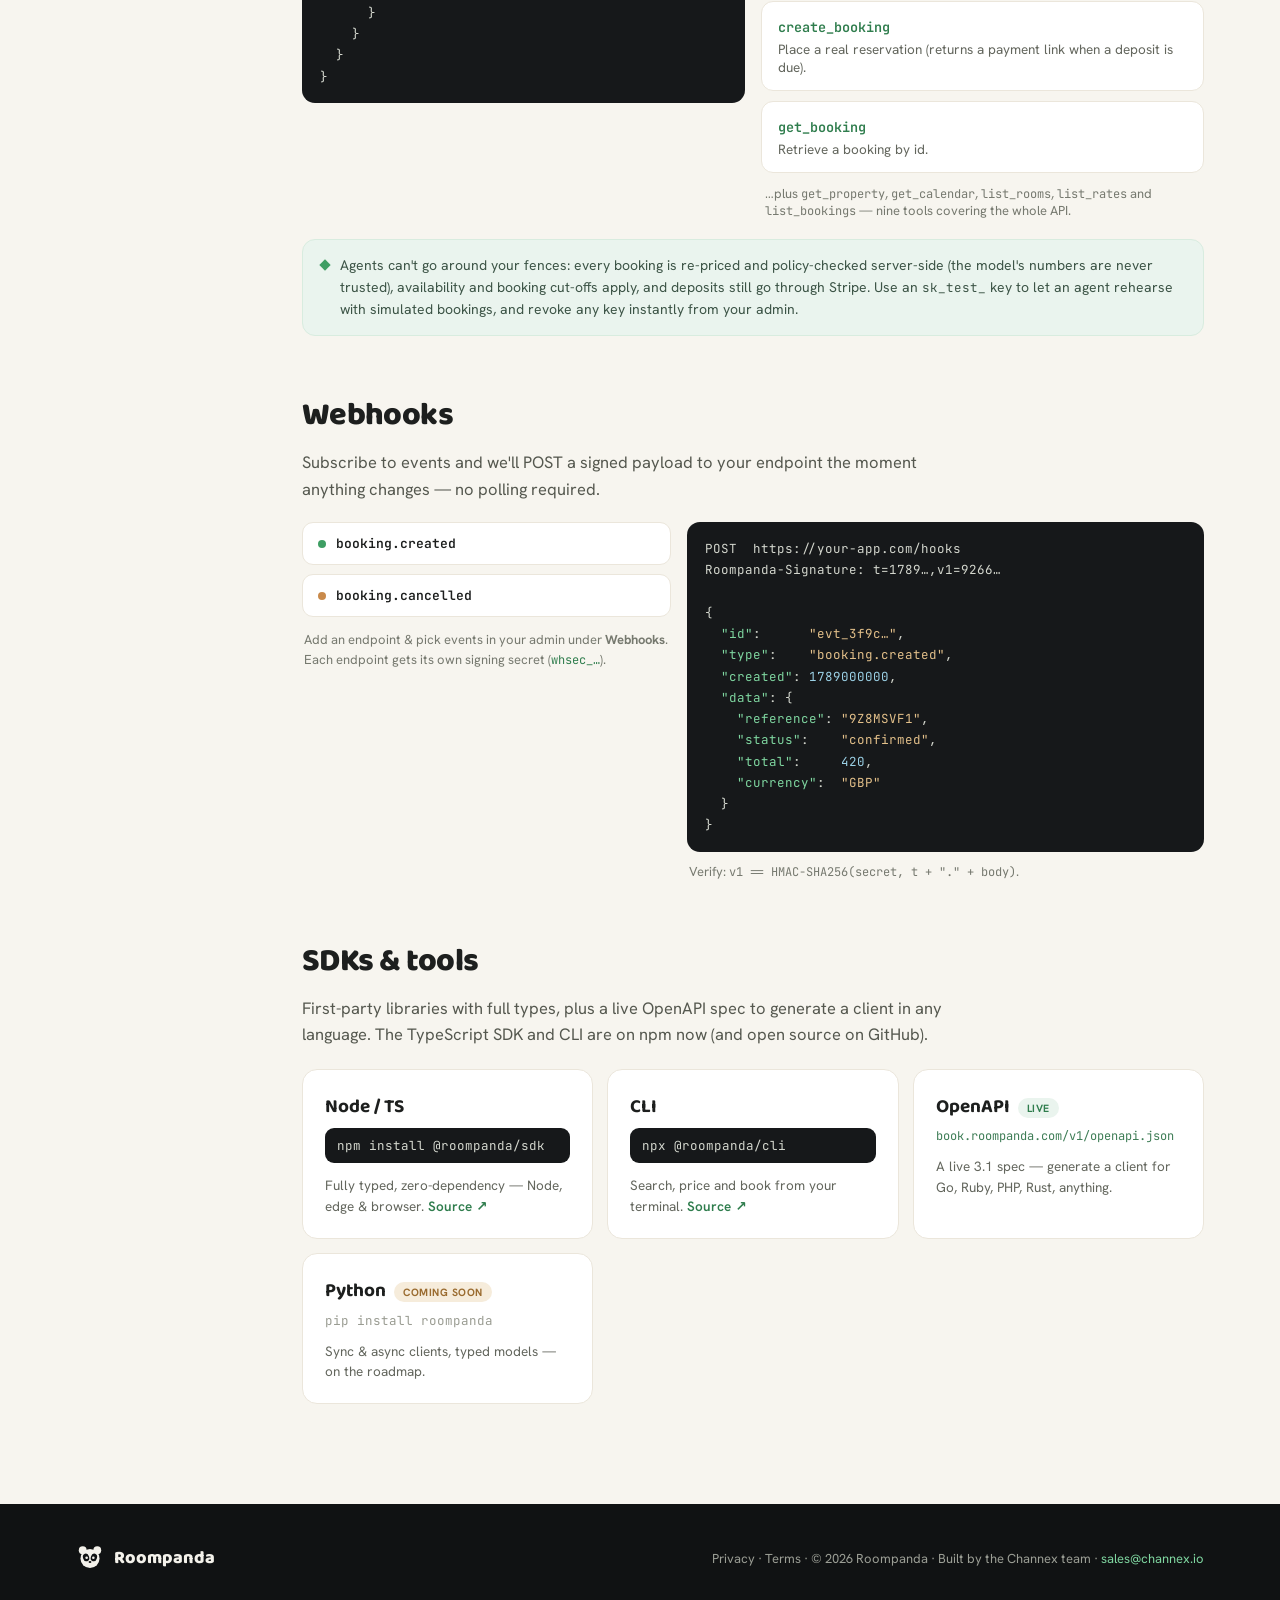
==== commit 6225d29c: "Docs: MCP section matches the real published @roompanda/mcp The section predated the actual server a" ====
--- a/developers.html
+++ b/developers.html
@@ -255,9 +255,10 @@
             <pre style="background:#16181a;border-radius:13px;padding:16px 18px;font-family:'JetBrains Mono',monospace;font-size:12.5px;line-height:1.7;color:#d4d7ce;overflow:auto;">{
   <span style="color:#7fd6a0;">"mcpServers"</span>: {
     <span style="color:#7fd6a0;">"roompanda"</span>: {
-      <span style="color:#7fd6a0;">"url"</span>: <span style="color:#e3c08a;">"https://mcp.roompanda.com/sse"</span>,
-      <span style="color:#7fd6a0;">"headers"</span>: {
-        <span style="color:#7fd6a0;">"Authorization"</span>: <span style="color:#e3c08a;">"Bearer sk_live_2b1c…"</span>
+      <span style="color:#7fd6a0;">"command"</span>: <span style="color:#e3c08a;">"npx"</span>,
+      <span style="color:#7fd6a0;">"args"</span>: [<span style="color:#e3c08a;">"-y"</span>, <span style="color:#e3c08a;">"@roompanda/mcp"</span>],
+      <span style="color:#7fd6a0;">"env"</span>: {
+        <span style="color:#7fd6a0;">"ROOMPANDA_API_KEY"</span>: <span style="color:#e3c08a;">"sk_live_2b1c…"</span>
       }
     }
   }
@@ -266,14 +267,15 @@
           <div style="flex:1;min-width:300px;">
             <div style="font-size:12px;letter-spacing:0.1em;text-transform:uppercase;color:#9a9c92;font-weight:700;margin-bottom:8px;">Exposed tools</div>
             <div style="display:flex;flex-direction:column;gap:10px;">
-              <div style="background:#fff;border:1px solid #ebe6db;border-radius:12px;padding:14px 16px;"><span style="font-family:'JetBrains Mono',monospace;font-size:13.5px;font-weight:600;color:#2f7d4d;">search_availability</span><div style="font-size:13.5px;color:#63665d;margin-top:3px;">Find bookable rooms for dates &amp; guests.</div></div>
-              <div style="background:#fff;border:1px solid #ebe6db;border-radius:12px;padding:14px 16px;"><span style="font-family:'JetBrains Mono',monospace;font-size:13.5px;font-weight:600;color:#2f7d4d;">get_room</span><div style="font-size:13.5px;color:#63665d;margin-top:3px;">Full detail, photos &amp; rate plans for a room.</div></div>
-              <div style="background:#fff;border:1px solid #ebe6db;border-radius:12px;padding:14px 16px;"><span style="font-family:'JetBrains Mono',monospace;font-size:13.5px;font-weight:600;color:#2f7d4d;">book_room</span><div style="font-size:13.5px;color:#63665d;margin-top:3px;">Place a real, confirmed reservation.</div></div>
-              <div style="background:#fff;border:1px solid #ebe6db;border-radius:12px;padding:14px 16px;"><span style="font-family:'JetBrains Mono',monospace;font-size:13.5px;font-weight:600;color:#2f7d4d;">cancel_booking</span><div style="font-size:13.5px;color:#63665d;margin-top:3px;">Cancel within your cancellation policy.</div></div>
+              <div style="background:#fff;border:1px solid #ebe6db;border-radius:12px;padding:14px 16px;"><span style="font-family:'JetBrains Mono',monospace;font-size:13.5px;font-weight:600;color:#2f7d4d;">search_availability</span><div style="font-size:13.5px;color:#63665d;margin-top:3px;">Priced, bookable rooms &amp; rates for dates &amp; guests.</div></div>
+              <div style="background:#fff;border:1px solid #ebe6db;border-radius:12px;padding:14px 16px;"><span style="font-family:'JetBrains Mono',monospace;font-size:13.5px;font-weight:600;color:#2f7d4d;">list_extras</span><div style="font-size:13.5px;color:#63665d;margin-top:3px;">The add-ons catalogue (breakfast, transfers, …).</div></div>
+              <div style="background:#fff;border:1px solid #ebe6db;border-radius:12px;padding:14px 16px;"><span style="font-family:'JetBrains Mono',monospace;font-size:13.5px;font-weight:600;color:#2f7d4d;">create_booking</span><div style="font-size:13.5px;color:#63665d;margin-top:3px;">Place a real reservation (returns a payment link when a deposit is due).</div></div>
+              <div style="background:#fff;border:1px solid #ebe6db;border-radius:12px;padding:14px 16px;"><span style="font-family:'JetBrains Mono',monospace;font-size:13.5px;font-weight:600;color:#2f7d4d;">get_booking</span><div style="font-size:13.5px;color:#63665d;margin-top:3px;">Retrieve a booking by id.</div></div>
+              <div style="font-size:13px;color:#76796f;padding:2px 4px;">…plus <span style="font-family:'JetBrains Mono',monospace;font-size:12px;">get_property</span>, <span style="font-family:'JetBrains Mono',monospace;font-size:12px;">get_calendar</span>, <span style="font-family:'JetBrains Mono',monospace;font-size:12px;">list_rooms</span>, <span style="font-family:'JetBrains Mono',monospace;font-size:12px;">list_rates</span> and <span style="font-family:'JetBrains Mono',monospace;font-size:12px;">list_bookings</span> — nine tools covering the whole API.</div>
             </div>
           </div>
         </div>
-        <div style="background:#eaf4ee;border:1px solid #d8ecdf;border-radius:13px;padding:15px 18px;font-size:14px;color:#3c5446;line-height:1.55;display:flex;gap:11px;"><span style="width:8px;height:8px;background:#3e9e63;transform:rotate(45deg);flex:none;margin-top:6px;"></span><div>Agents only see what your token allows. Set per-tool permissions, maximum nightly rates and an optional human-approval step for bookings over a threshold.</div></div>
+        <div style="background:#eaf4ee;border:1px solid #d8ecdf;border-radius:13px;padding:15px 18px;font-size:14px;color:#3c5446;line-height:1.55;display:flex;gap:11px;"><span style="width:8px;height:8px;background:#3e9e63;transform:rotate(45deg);flex:none;margin-top:6px;"></span><div>Agents can't go around your fences: every booking is re-priced and policy-checked server-side (the model's numbers are never trusted), availability and booking cut-offs apply, and deposits still go through Stripe. Use an <span style="font-family:'JetBrains Mono',monospace;font-size:12.5px;">sk_test_</span> key to let an agent rehearse with simulated bookings, and revoke any key instantly from your admin.</div></div>
       </section>
 
       <!-- WEBHOOKS -->
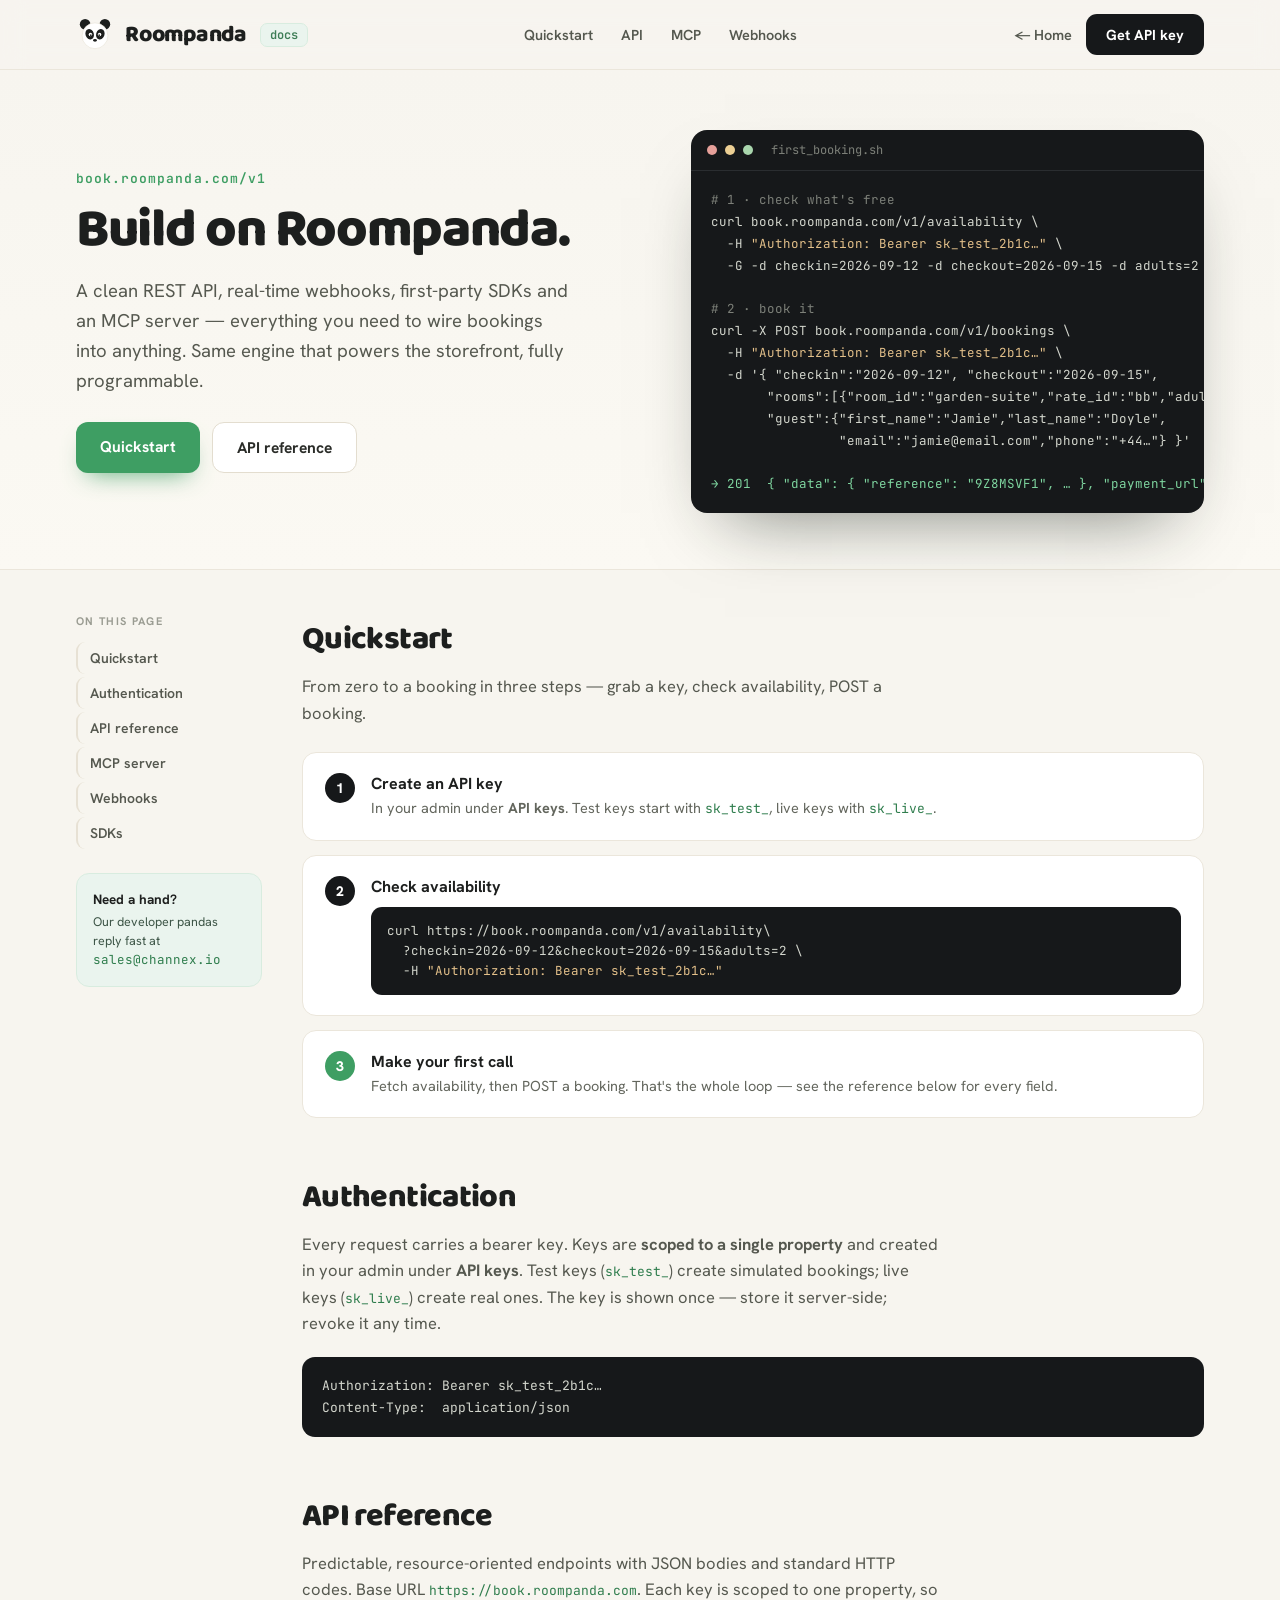
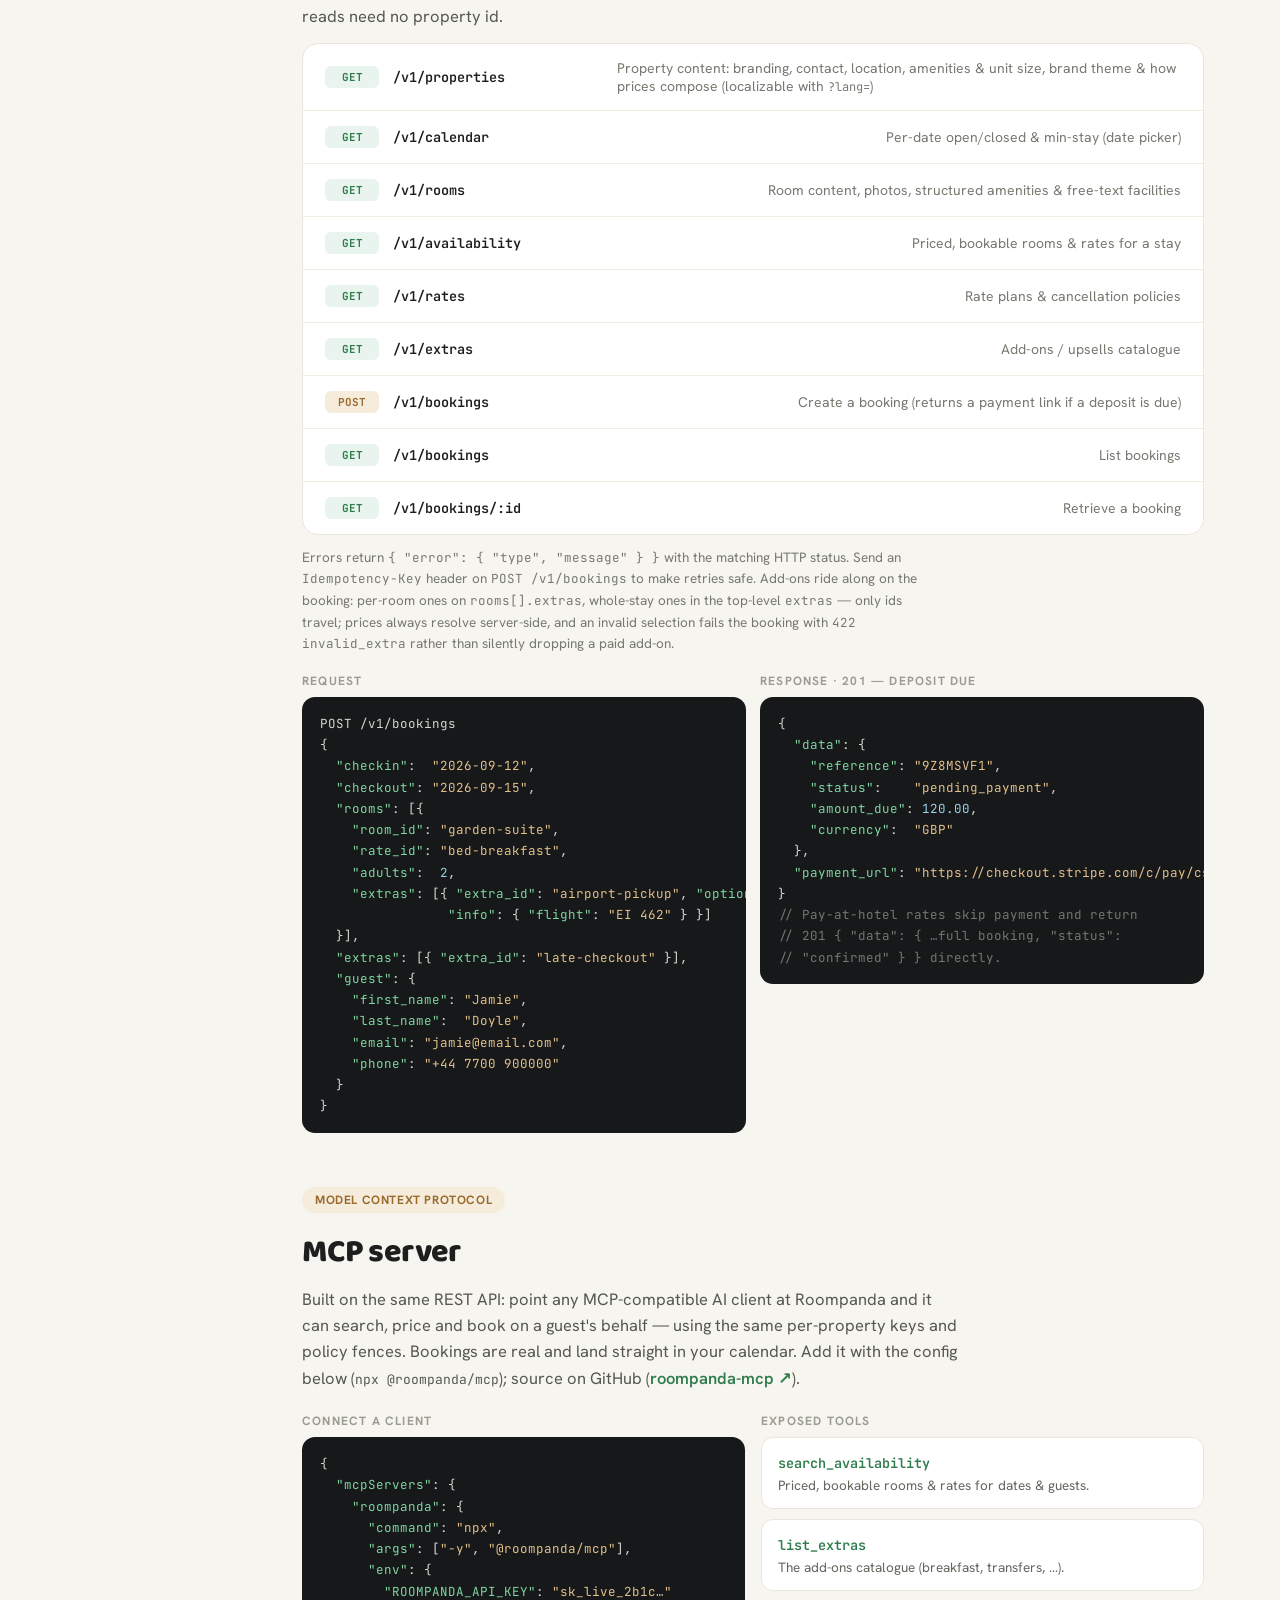
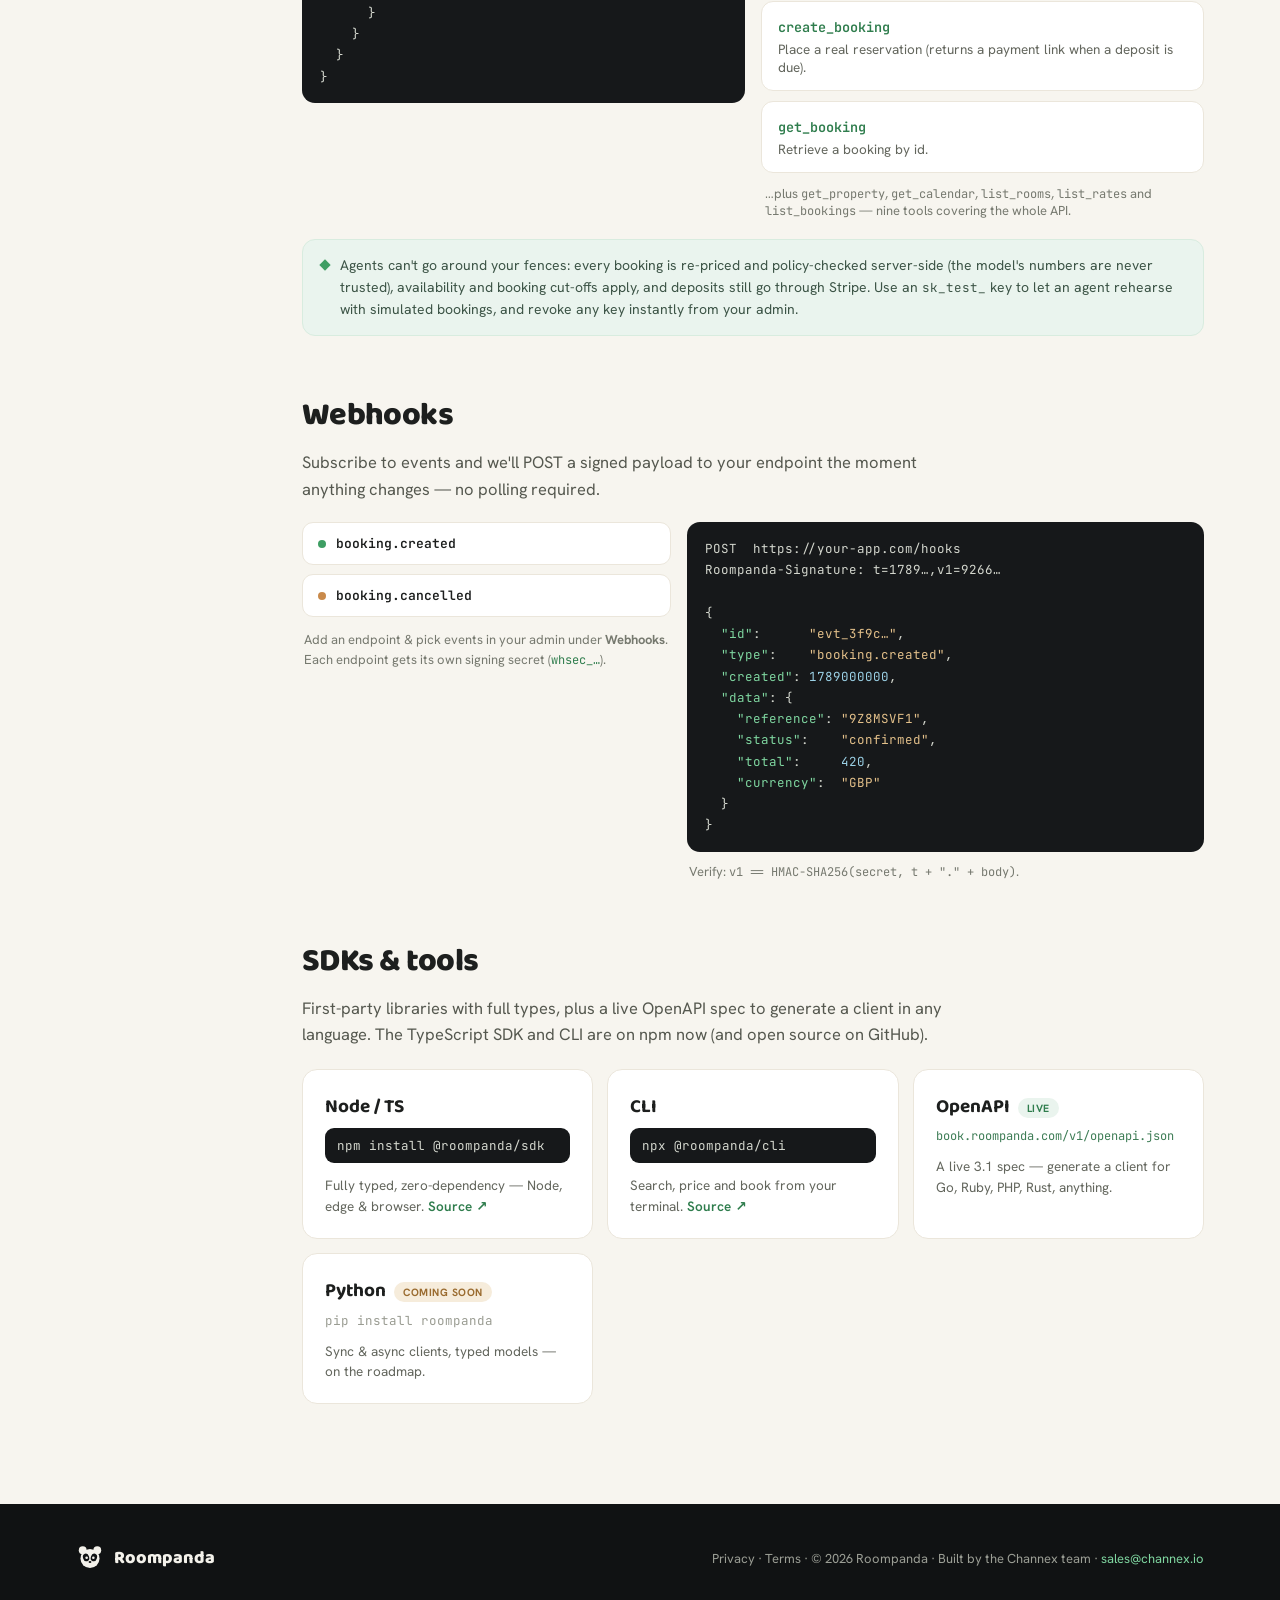
==== commit e5478509: "Docs: structured amenities + unit size on /v1 /v1/properties now returns property-wide structured am" ====
--- a/developers.html
+++ b/developers.html
@@ -157,7 +157,7 @@
           <div style="display:flex;gap:14px;align-items:center;padding:15px 22px;border-bottom:1px solid #f0ece2;">
             <span style="font-family:'JetBrains Mono',monospace;font-size:11px;font-weight:700;color:#2f7d4d;background:#eaf4ee;border-radius:6px;padding:4px 9px;width:54px;text-align:center;flex:none;">GET</span>
             <span style="font-family:'JetBrains Mono',monospace;font-size:13.5px;font-weight:600;flex:1;min-width:210px;">/v1/properties</span>
-            <span style="font-size:14px;color:#76796f;">Property content: branding, contact, location, brand theme &amp; how prices compose (localizable with <span style="font-family:'JetBrains Mono',monospace;font-size:12px;">?lang=</span>)</span>
+            <span style="font-size:14px;color:#76796f;">Property content: branding, contact, location, amenities &amp; unit size, brand theme &amp; how prices compose (localizable with <span style="font-family:'JetBrains Mono',monospace;font-size:12px;">?lang=</span>)</span>
           </div>
           <div style="display:flex;gap:14px;align-items:center;padding:15px 22px;border-bottom:1px solid #f0ece2;">
             <span style="font-family:'JetBrains Mono',monospace;font-size:11px;font-weight:700;color:#2f7d4d;background:#eaf4ee;border-radius:6px;padding:4px 9px;width:54px;text-align:center;flex:none;">GET</span>
@@ -167,7 +167,7 @@
           <div style="display:flex;gap:14px;align-items:center;padding:15px 22px;border-bottom:1px solid #f0ece2;">
             <span style="font-family:'JetBrains Mono',monospace;font-size:11px;font-weight:700;color:#2f7d4d;background:#eaf4ee;border-radius:6px;padding:4px 9px;width:54px;text-align:center;flex:none;">GET</span>
             <span style="font-family:'JetBrains Mono',monospace;font-size:13.5px;font-weight:600;flex:1;min-width:210px;">/v1/rooms</span>
-            <span style="font-size:14px;color:#76796f;">Room content, photos &amp; facilities</span>
+            <span style="font-size:14px;color:#76796f;">Room content, photos, structured amenities &amp; free-text facilities</span>
           </div>
           <div style="display:flex;gap:14px;align-items:center;padding:15px 22px;border-bottom:1px solid #f0ece2;">
             <span style="font-family:'JetBrains Mono',monospace;font-size:11px;font-weight:700;color:#2f7d4d;background:#eaf4ee;border-radius:6px;padding:4px 9px;width:54px;text-align:center;flex:none;">GET</span>
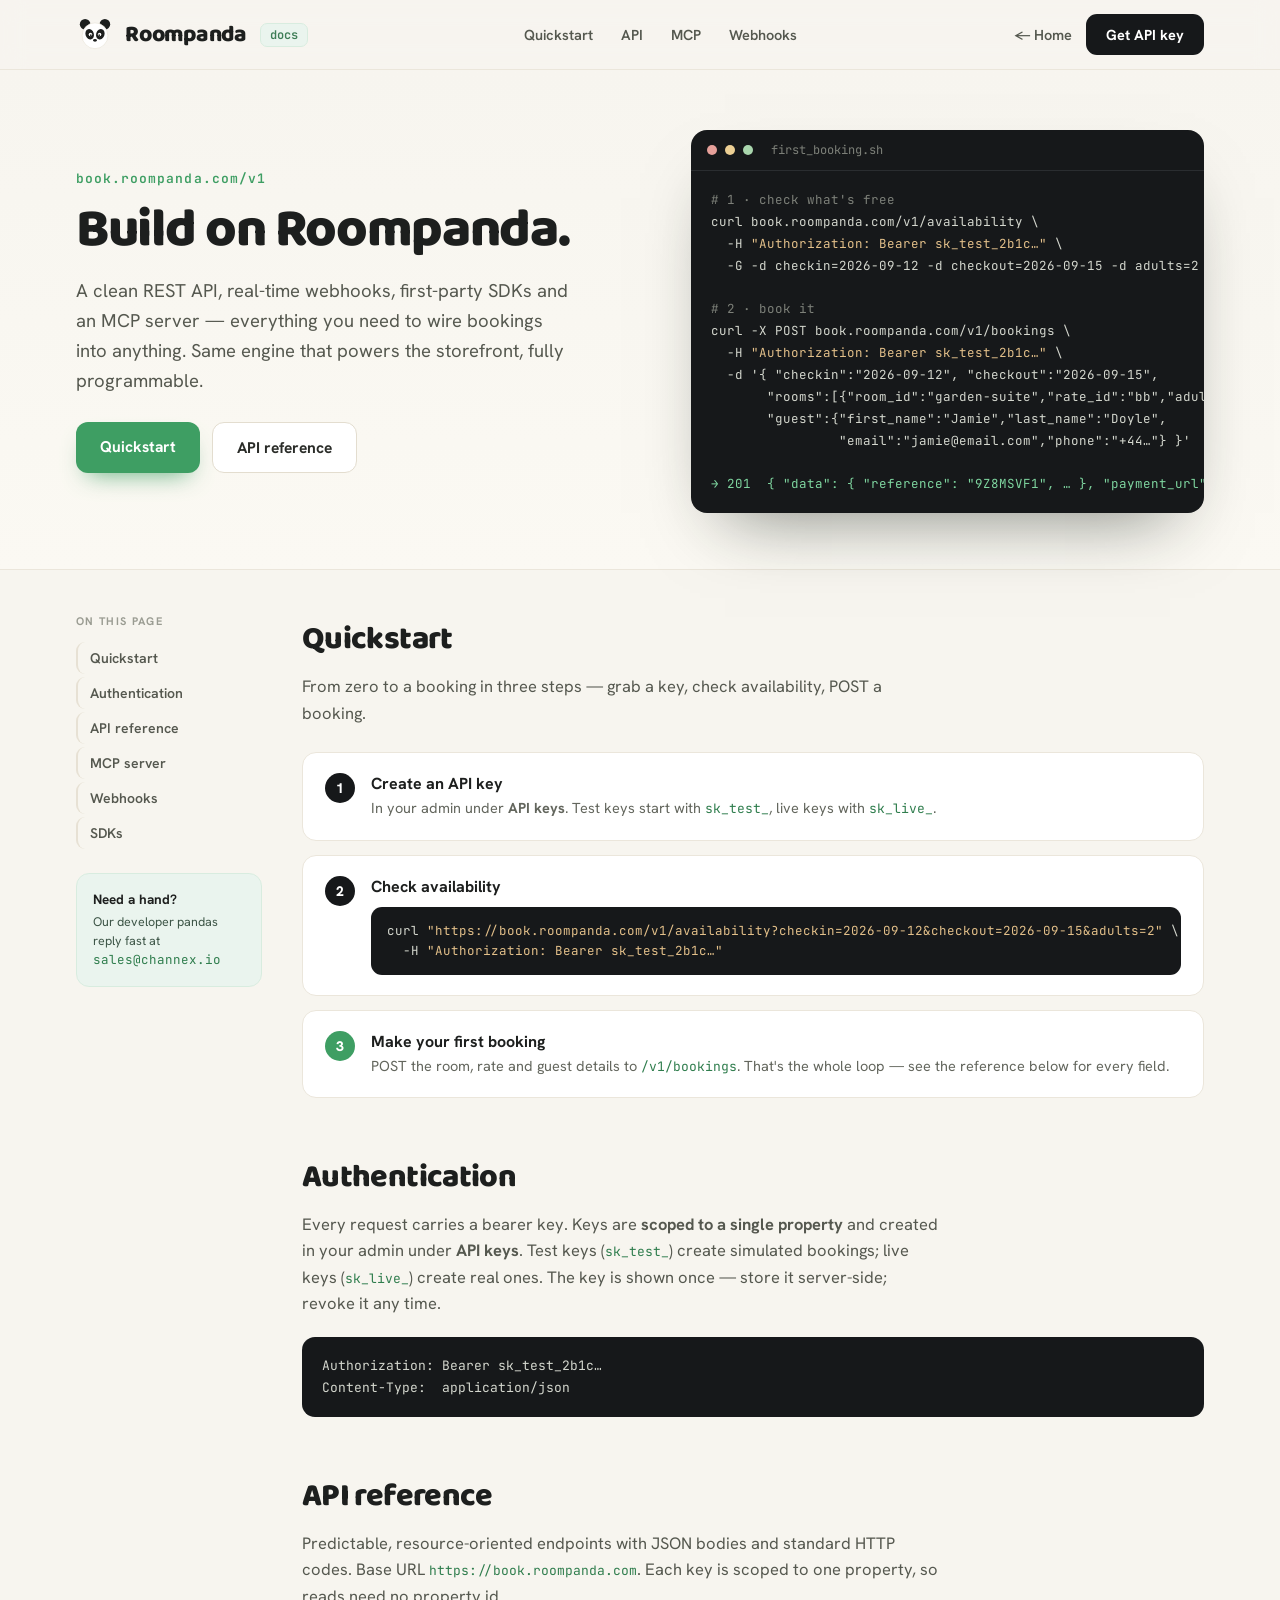
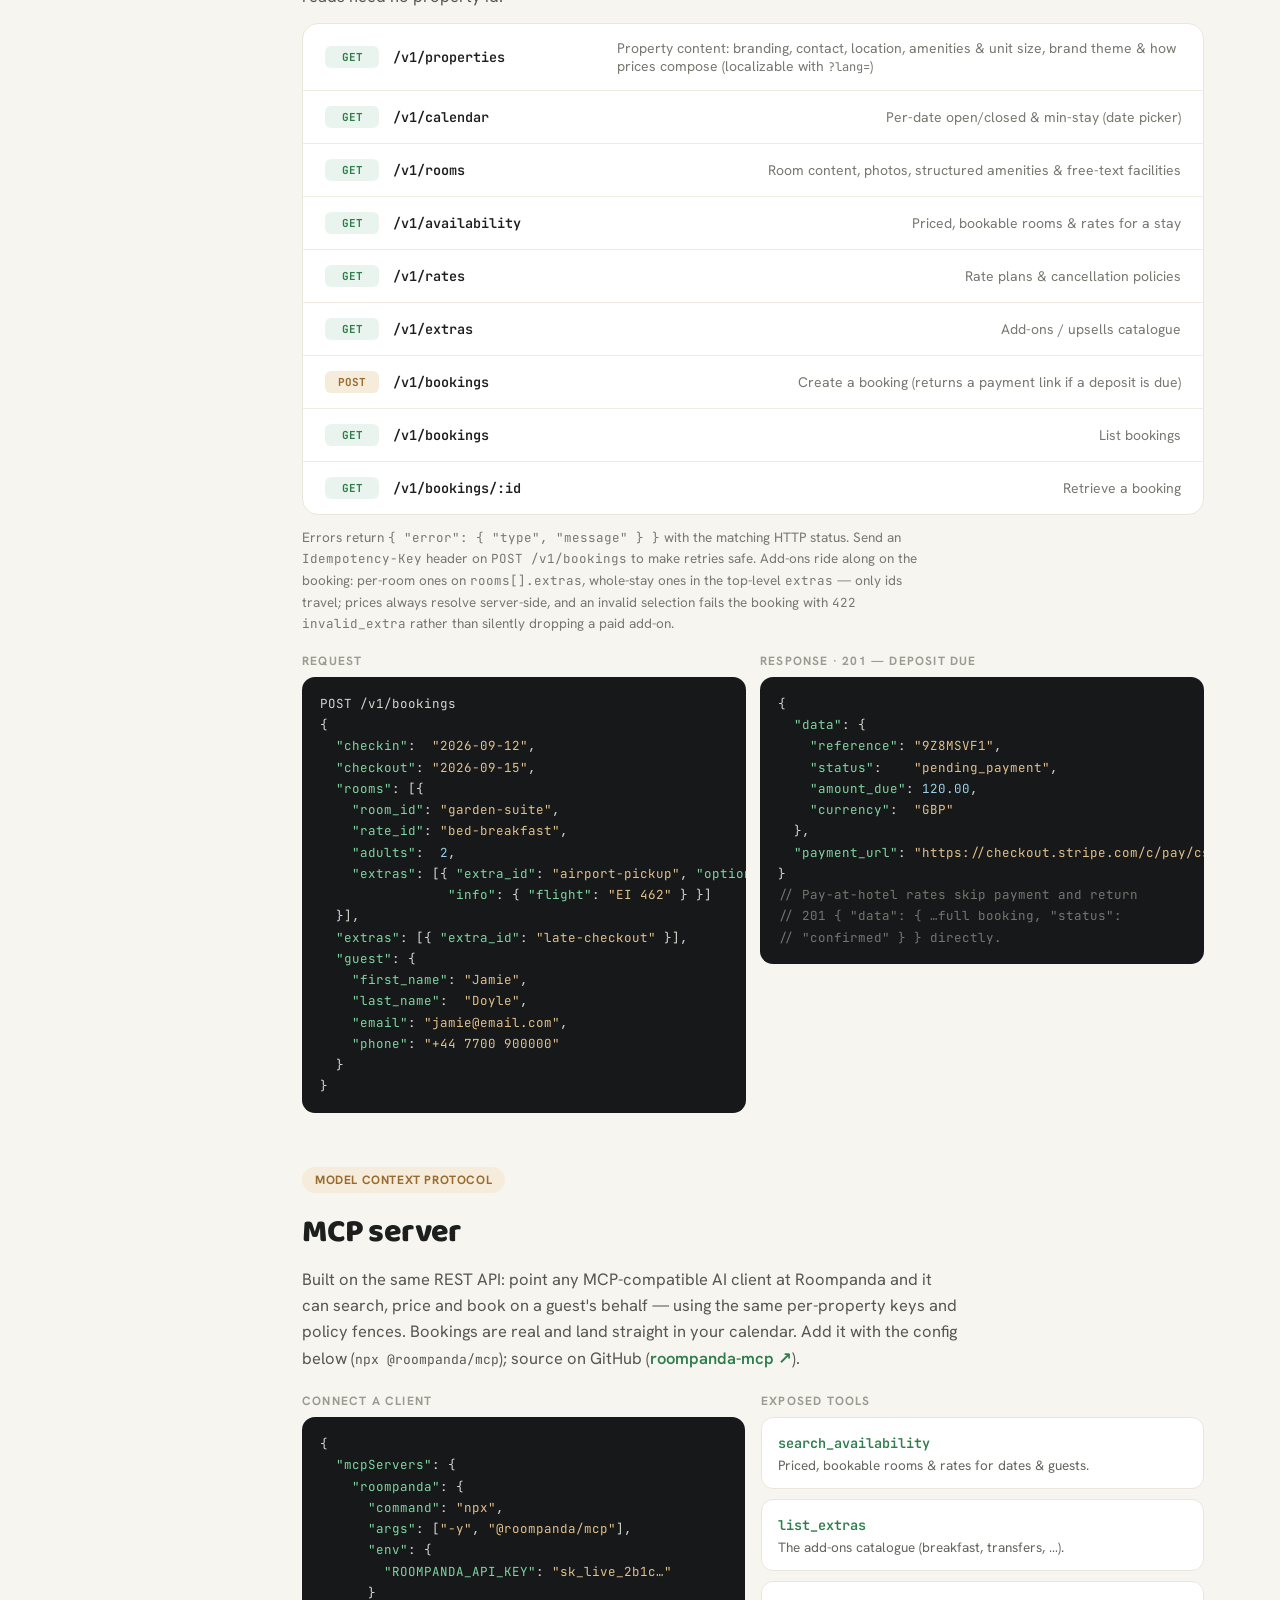
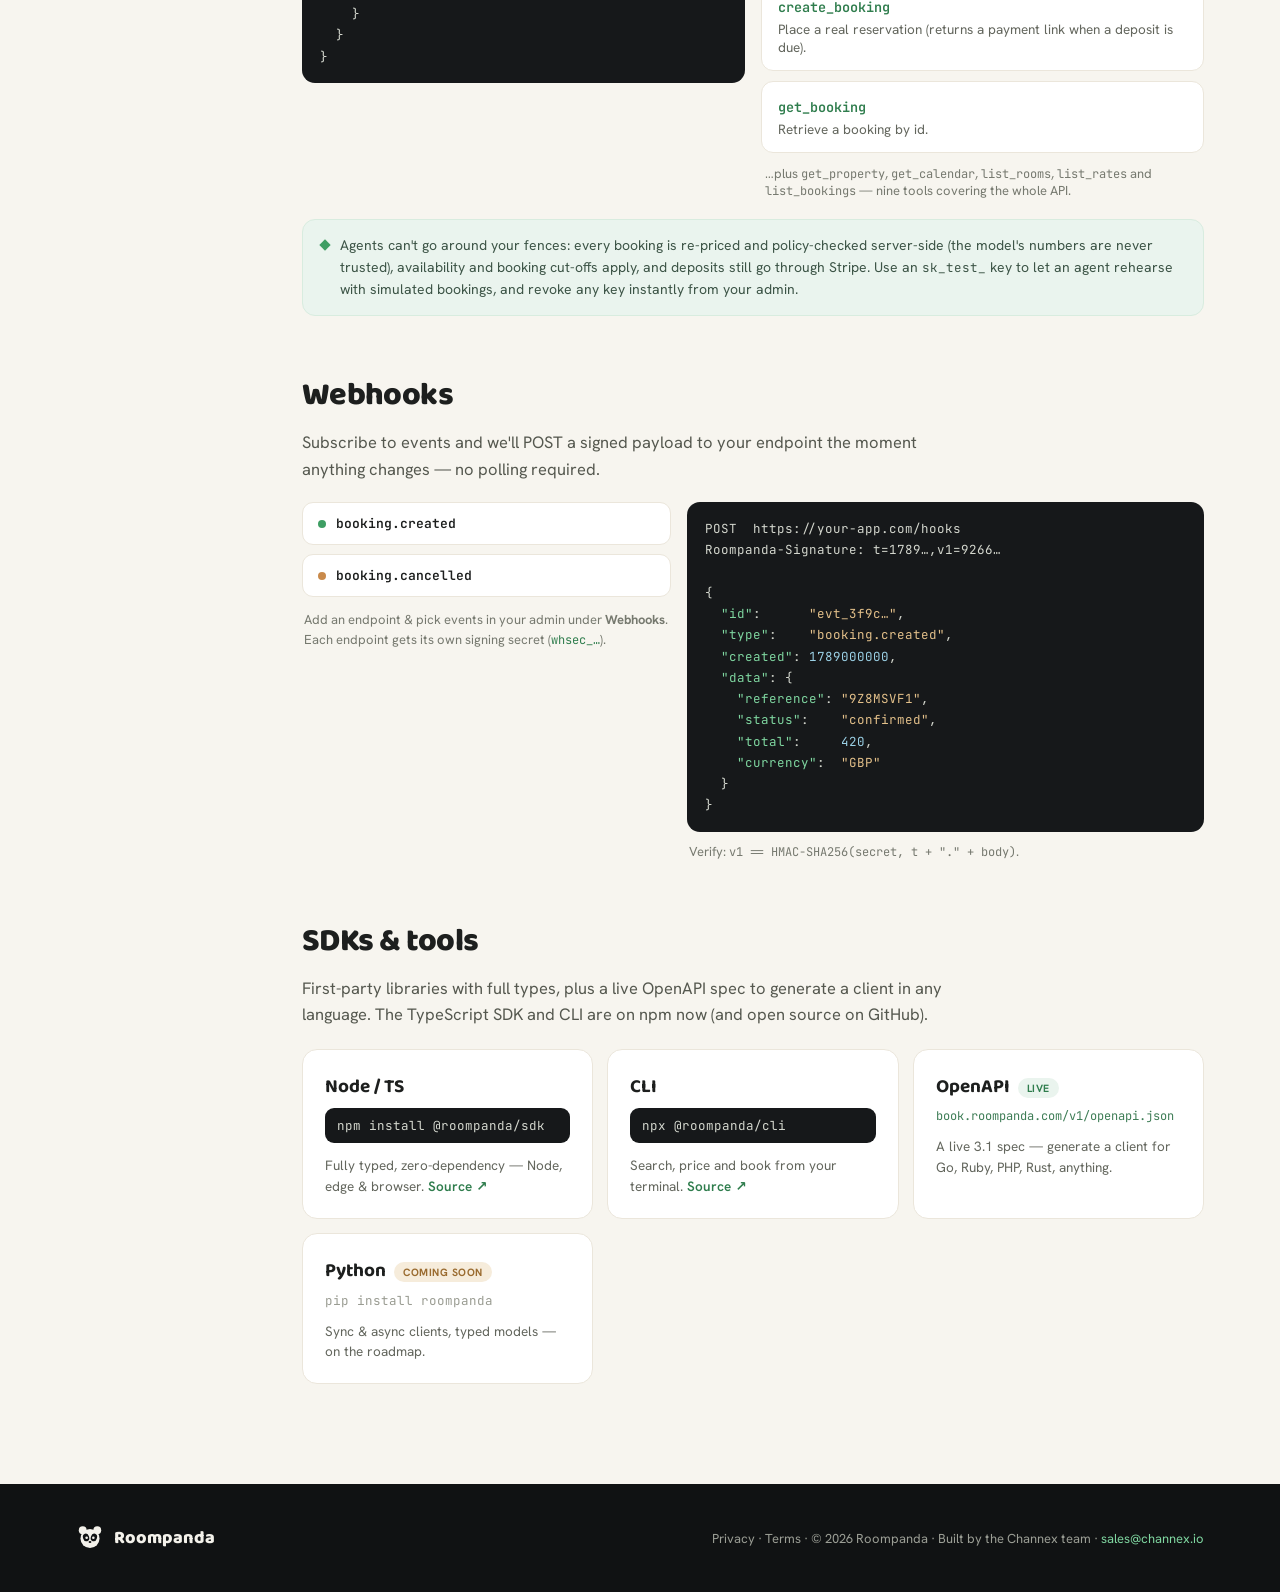
==== commit f67044b9: "Copy pass: cut strategy-speak, fix demo math, claim only real MCP features Homepage: "not a GM self-" ====
--- a/developers.html
+++ b/developers.html
@@ -129,14 +129,13 @@
             <span style="width:30px;height:30px;border-radius:50%;background:#16181a;color:#fff;font-weight:800;font-size:14px;display:flex;align-items:center;justify-content:center;flex:none;">2</span>
             <div style="flex:1;min-width:0;">
               <div style="font-weight:700;font-size:16px;margin-bottom:10px;">Check availability</div>
-              <pre style="background:#16181a;border-radius:11px;padding:14px 16px;font-family:'JetBrains Mono',monospace;font-size:12.5px;line-height:1.6;color:#d4d7ce;overflow:auto;">curl https://book.roompanda.com/v1/availability\
-  ?checkin=2026-09-12&checkout=2026-09-15&adults=2 \
+              <pre style="background:#16181a;border-radius:11px;padding:14px 16px;font-family:'JetBrains Mono',monospace;font-size:12.5px;line-height:1.6;color:#d4d7ce;overflow:auto;">curl <span style="color:#e3c08a;">"https://book.roompanda.com/v1/availability?checkin=2026-09-12&amp;checkout=2026-09-15&amp;adults=2"</span> \
   -H <span style="color:#e3c08a;">"Authorization: Bearer sk_test_2b1c…"</span></pre>
             </div>
           </div>
           <div style="display:flex;gap:16px;align-items:flex-start;background:#fff;border:1px solid #ebe6db;border-radius:14px;padding:20px 22px;">
             <span style="width:30px;height:30px;border-radius:50%;background:#3e9e63;color:#fff;font-weight:800;font-size:14px;display:flex;align-items:center;justify-content:center;flex:none;">3</span>
-            <div><div style="font-weight:700;font-size:16px;margin-bottom:3px;">Make your first call</div><div style="font-size:14.5px;color:#63665d;line-height:1.55;">Fetch availability, then POST a booking. That's the whole loop — see the reference below for every field.</div></div>
+            <div><div style="font-weight:700;font-size:16px;margin-bottom:3px;">Make your first booking</div><div style="font-size:14.5px;color:#63665d;line-height:1.55;">POST the room, rate and guest details to <span style="font-family:'JetBrains Mono',monospace;font-size:13px;color:#2f7d4d;">/v1/bookings</span>. That's the whole loop — see the reference below for every field.</div></div>
           </div>
         </div>
       </section>
--- a/assets/styles.css
+++ b/assets/styles.css
@@ -63,6 +63,18 @@
   .mobile-menu.open { display: flex !important; }
 }
 
+/* Phone header. Even with the wide links hidden, the row is wordmark + "Start
+   free" + the menu button, which at 390px came to 392px inside a 338px box: the
+   CTA wrapped onto two lines inside its own pill and the menu button was pushed
+   flush against the screen edge. Everything here just buys back the ~55px the
+   row needs. !important because the base values are inline styles. */
+@media (max-width: 480px) {
+  .nav-inner { padding-left: 16px !important; padding-right: 16px !important; gap: 10px !important; }
+  .nav-cta { padding: 9px 13px !important; font-size: 13.5px !important; }
+  .brand-name { font-size: 19px !important; }
+  .brand-mark { width: 32px !important; height: 32px !important; }
+}
+
 /* Dev-docs responsive rules */
 @media (max-width: 920px) {
   [data-toc] { display: none !important; }
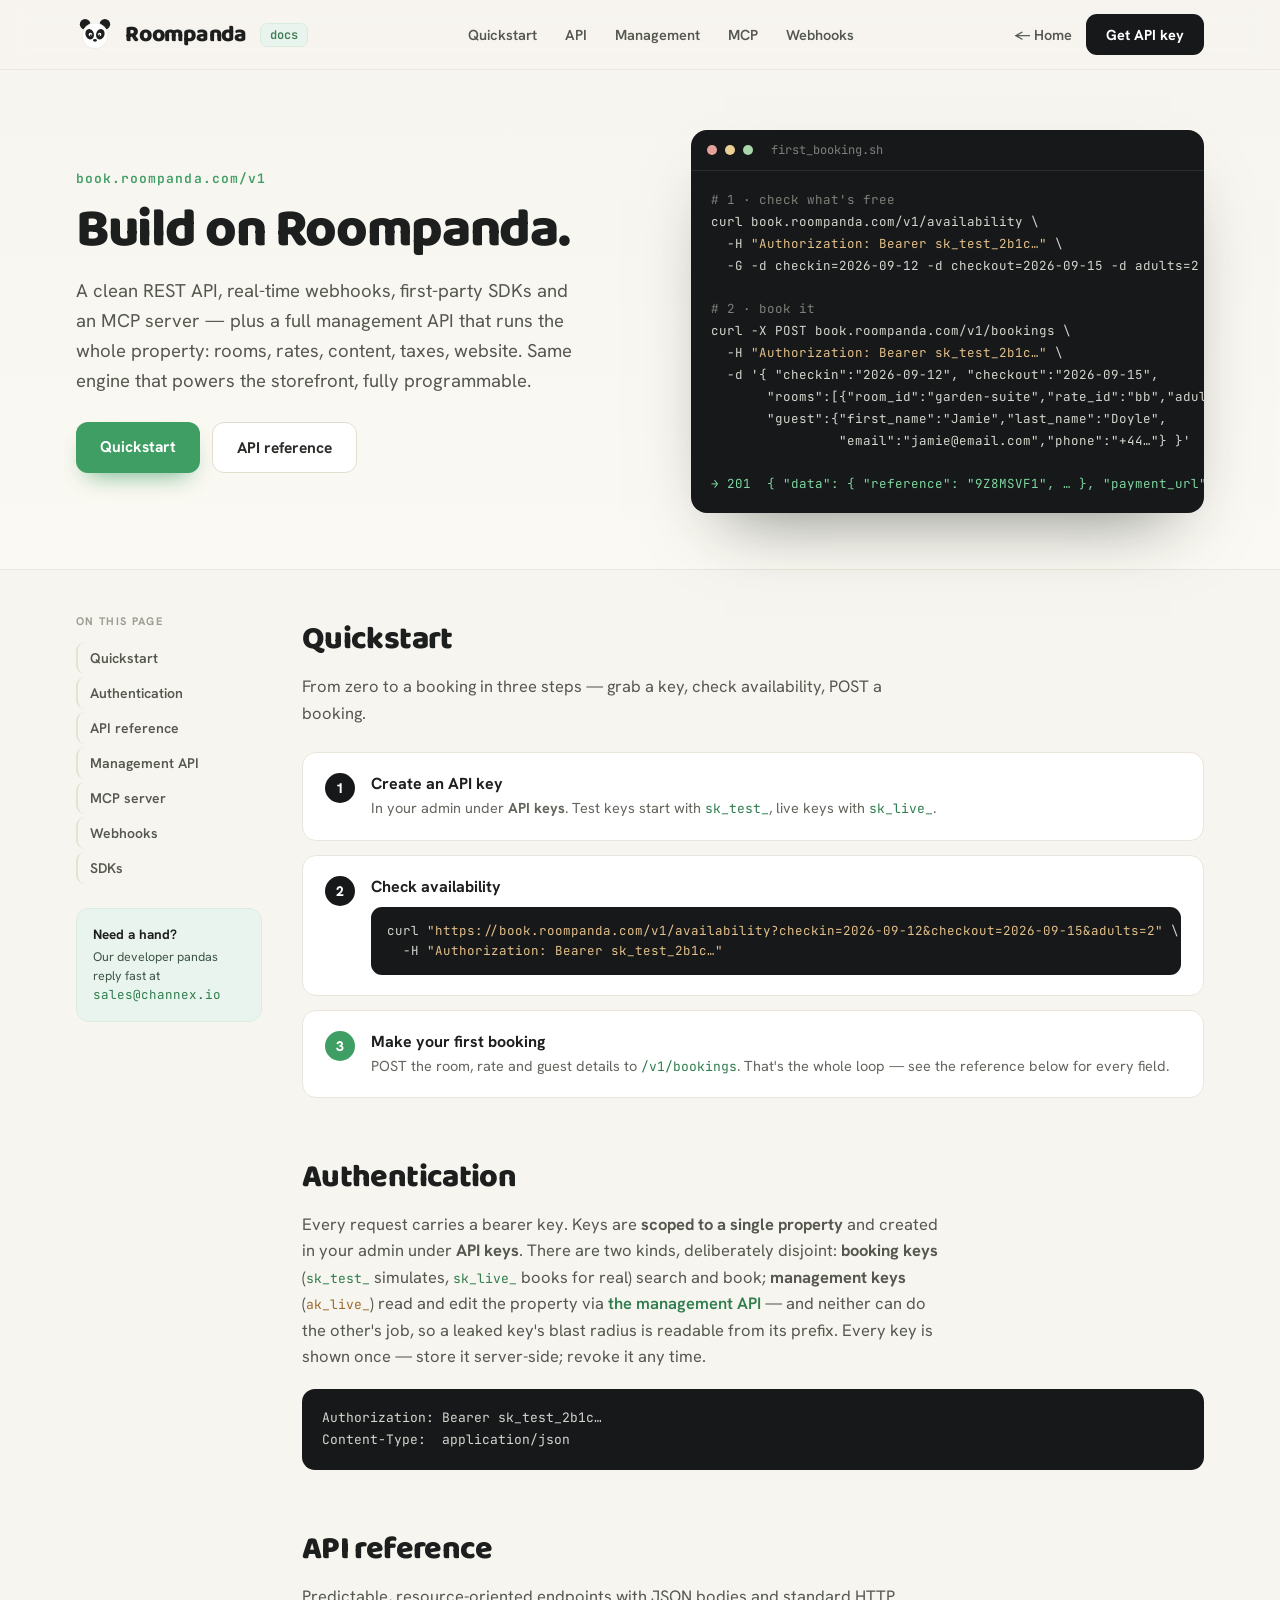
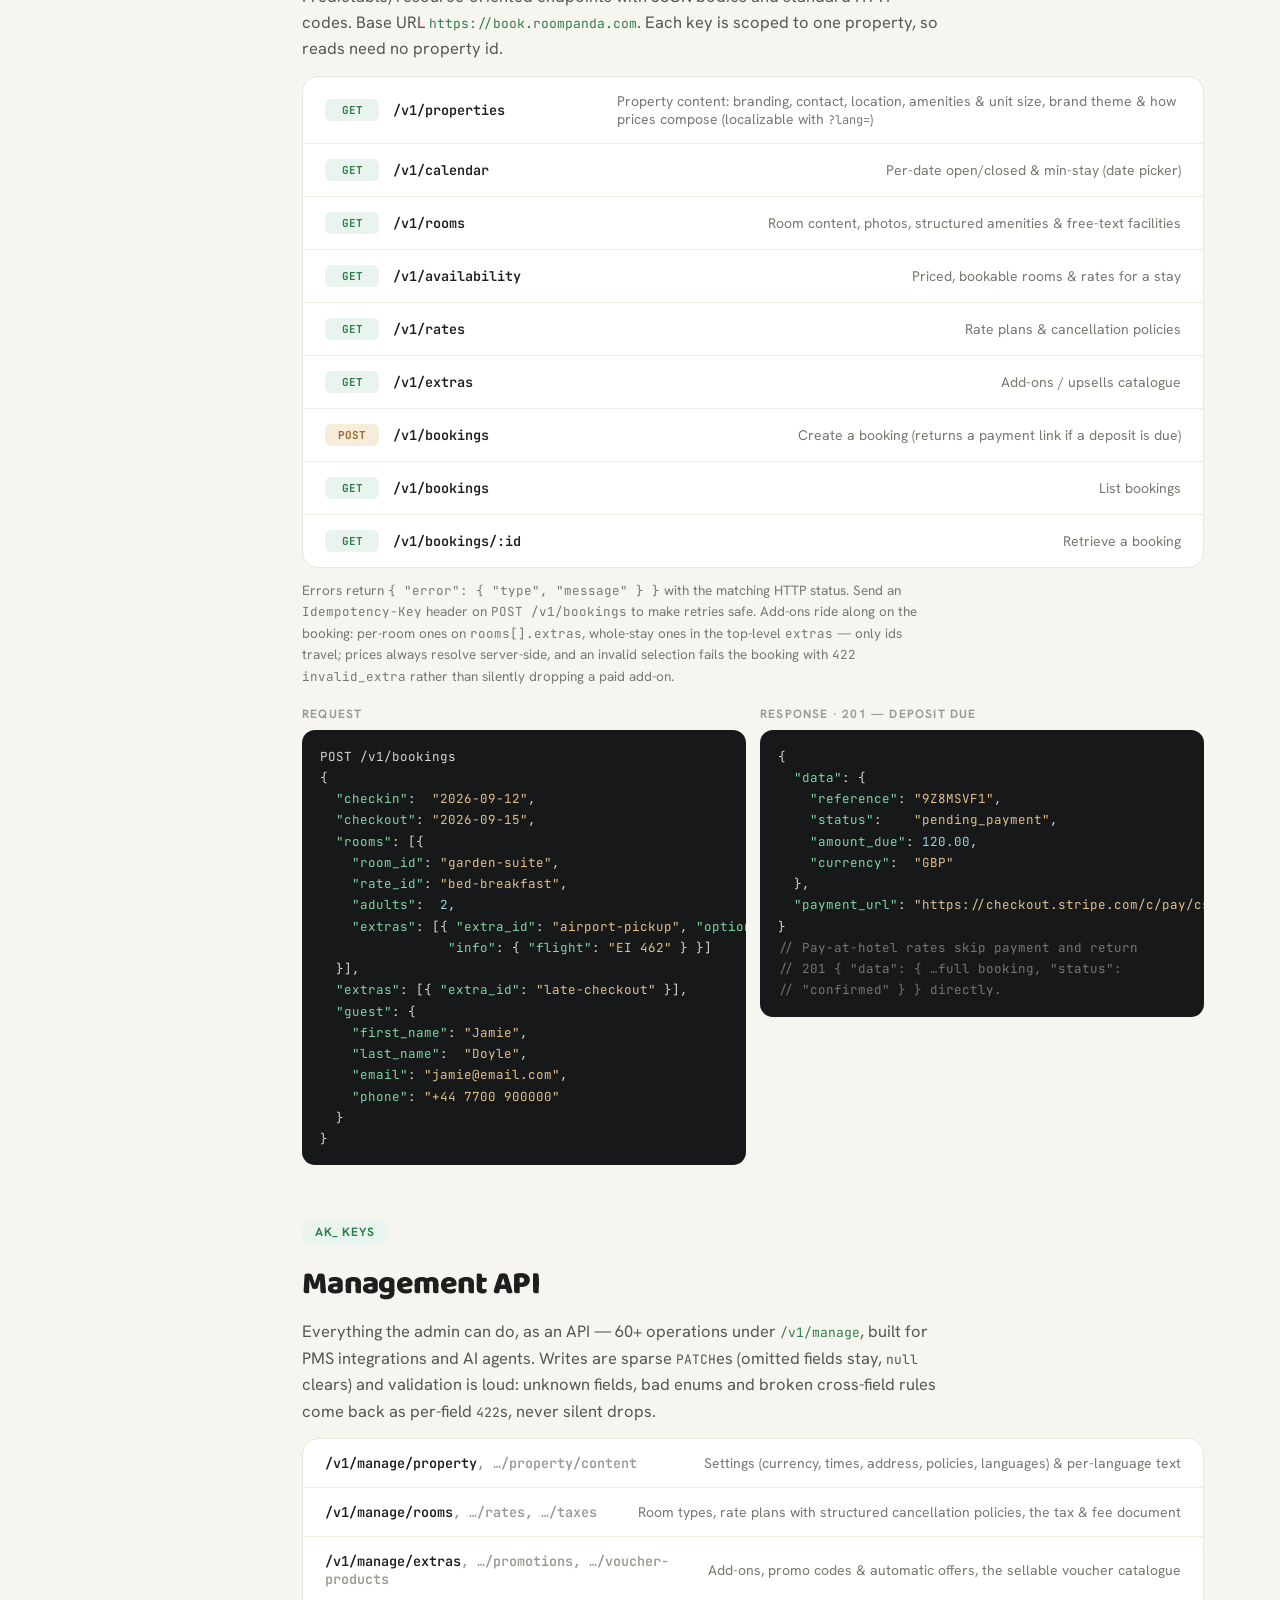
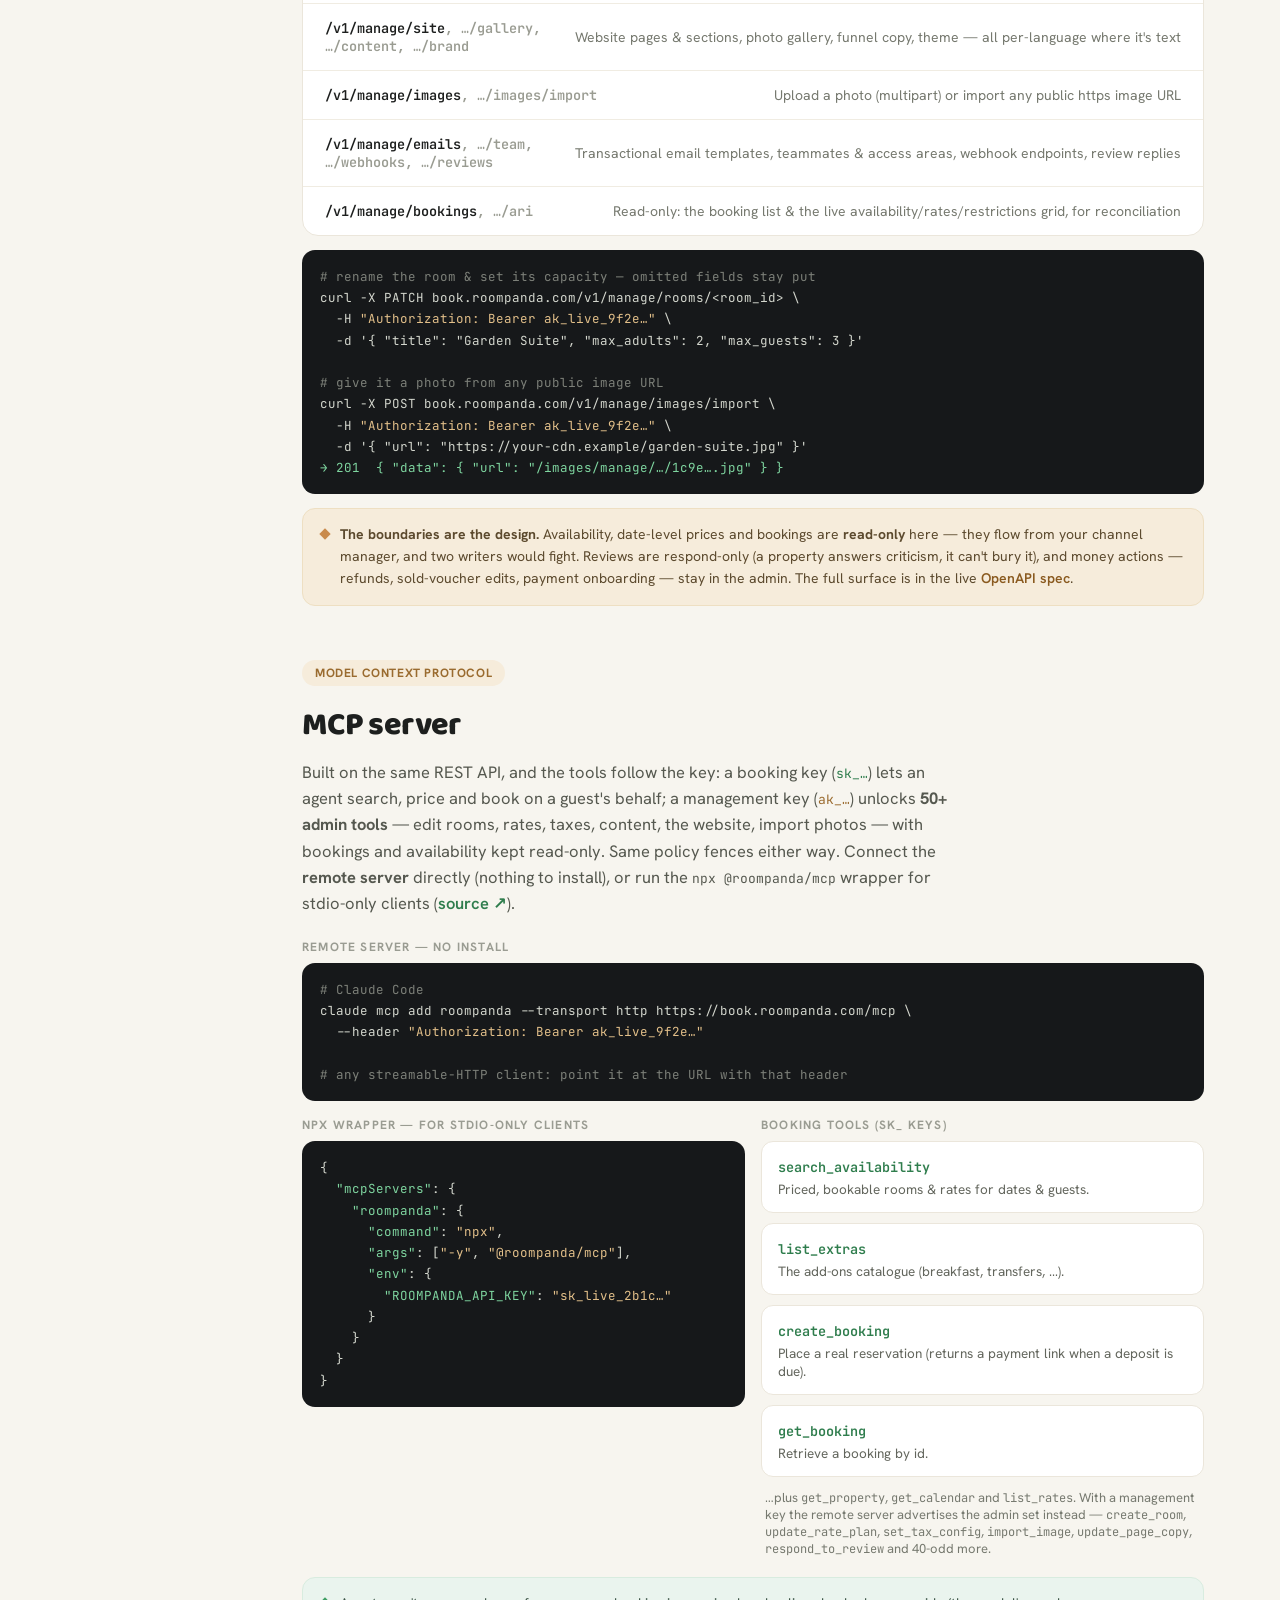
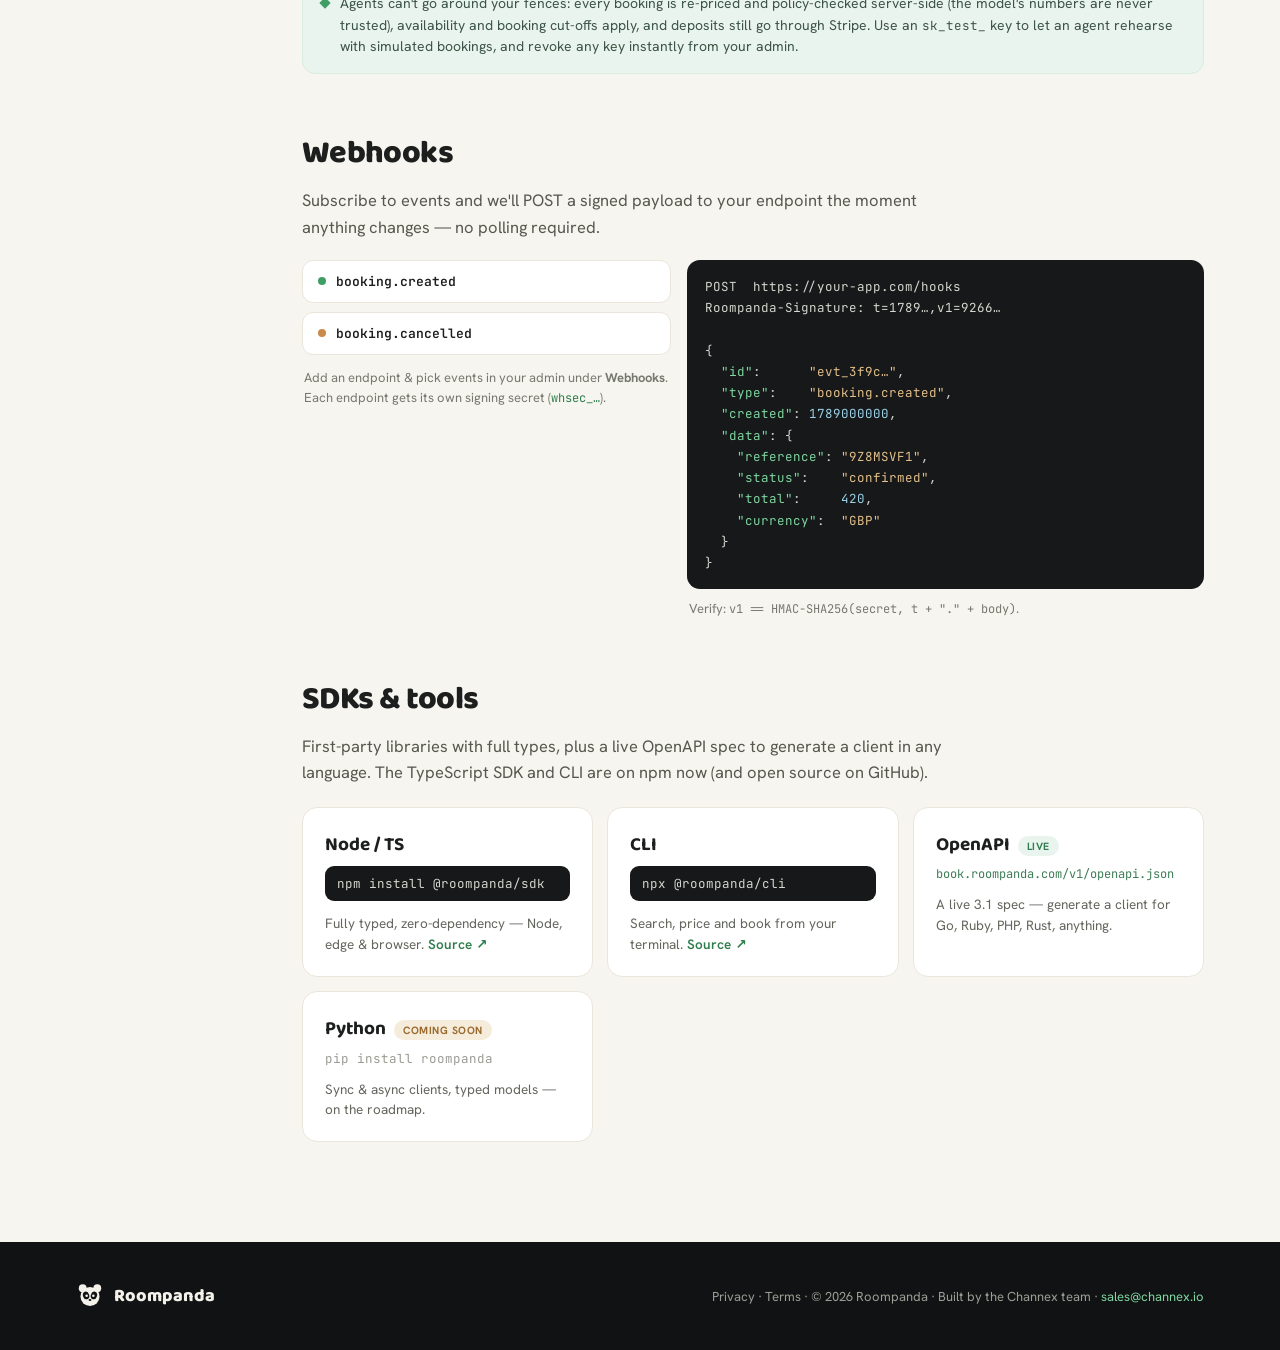
==== commit 3271df23: "Docs: management API section, ak_ keys, native MCP endpoint The developers page predated the managem" ====
--- a/developers.html
+++ b/developers.html
@@ -4,7 +4,7 @@
 <meta charset="utf-8">
 <meta name="viewport" content="width=device-width, initial-scale=1">
 <title>Build on Roompanda — Developer docs</title>
-<meta name="description" content="Roompanda developer documentation: a clean REST API, real-time webhooks, first-party SDKs and an MCP server. Everything you need to wire bookings into anything.">
+<meta name="description" content="Roompanda developer documentation: a clean REST API, a full management API, real-time webhooks, first-party SDKs and an MCP server. Everything you need to wire bookings — and run the whole property — programmatically.">
 <link rel="icon" href="assets/favicon.svg" type="image/svg+xml">
 <link rel="preconnect" href="https://fonts.googleapis.com">
 <link rel="preconnect" href="https://fonts.gstatic.com" crossorigin>
@@ -33,6 +33,7 @@
       <nav style="display:flex;align-items:center;gap:28px;font-size:14.5px;font-weight:600;color:#55584f;">
         <a class="navlink" href="#quickstart" data-wide="1">Quickstart</a>
         <a class="navlink" href="#api" data-wide="1">API</a>
+        <a class="navlink" href="#manage" data-wide="1">Management</a>
         <a class="navlink" href="#mcp" data-wide="1">MCP</a>
         <a class="navlink" href="#webhooks" data-wide="1">Webhooks</a>
       </nav>
@@ -48,6 +49,7 @@
       <a href="#quickstart" style="padding:10px 0;">Quickstart</a>
       <a href="#auth" style="padding:10px 0;">Authentication</a>
       <a href="#api" style="padding:10px 0;">API reference</a>
+      <a href="#manage" style="padding:10px 0;">Management API</a>
       <a href="#mcp" style="padding:10px 0;">MCP server</a>
       <a href="#webhooks" style="padding:10px 0;">Webhooks</a>
       <a href="#sdks" style="padding:10px 0;">SDKs</a>
@@ -61,7 +63,7 @@
       <div style="flex:1.1;min-width:320px;">
         <div style="font-family:'JetBrains Mono',monospace;font-size:13px;letter-spacing:0.08em;color:#3e9e63;font-weight:600;margin-bottom:16px;">book.roompanda.com/v1</div>
         <h1 class="hero-h1" style="font-family:'Baloo 2',cursive;font-weight:800;font-size:54px;line-height:1.03;letter-spacing:-0.025em;margin:0 0 18px;">Build on Roompanda.</h1>
-        <p style="font-size:18.5px;line-height:1.62;color:#55584f;margin:0 0 26px;max-width:500px;">A clean REST API, real-time webhooks, first-party SDKs and an MCP server — everything you need to wire bookings into anything. Same engine that powers the storefront, fully programmable.</p>
+        <p style="font-size:18.5px;line-height:1.62;color:#55584f;margin:0 0 26px;max-width:500px;">A clean REST API, real-time webhooks, first-party SDKs and an MCP server — plus a full management API that runs the whole property: rooms, rates, content, taxes, website. Same engine that powers the storefront, fully programmable.</p>
         <div style="display:flex;gap:12px;flex-wrap:wrap;">
           <a class="btn-green" href="#quickstart" style="background:#3e9e63;color:#fff;font-size:15.5px;font-weight:700;border-radius:12px;padding:14px 24px;box-shadow:0 12px 24px -12px rgba(62,158,99,0.85);">Quickstart</a>
           <a class="btn-outline" href="#api" style="background:#fff;border:1px solid #e3ddcf;color:#2a2c28;font-size:15.5px;font-weight:700;border-radius:12px;padding:14px 24px;">API reference</a>
@@ -103,6 +105,7 @@
         <a class="toc-link" href="#quickstart" style="padding:7px 12px;border-radius:9px;color:#55584f;border-left:2px solid #e7e1d4;">Quickstart</a>
         <a class="toc-link" href="#auth" style="padding:7px 12px;border-radius:9px;color:#55584f;border-left:2px solid #e7e1d4;">Authentication</a>
         <a class="toc-link" href="#api" style="padding:7px 12px;border-radius:9px;color:#55584f;border-left:2px solid #e7e1d4;">API reference</a>
+        <a class="toc-link" href="#manage" style="padding:7px 12px;border-radius:9px;color:#55584f;border-left:2px solid #e7e1d4;">Management API</a>
         <a class="toc-link" href="#mcp" style="padding:7px 12px;border-radius:9px;color:#55584f;border-left:2px solid #e7e1d4;">MCP server</a>
         <a class="toc-link" href="#webhooks" style="padding:7px 12px;border-radius:9px;color:#55584f;border-left:2px solid #e7e1d4;">Webhooks</a>
         <a class="toc-link" href="#sdks" style="padding:7px 12px;border-radius:9px;color:#55584f;border-left:2px solid #e7e1d4;">SDKs</a>
@@ -143,7 +146,7 @@
       <!-- AUTH -->
       <section id="auth" style="margin-bottom:54px;scroll-margin-top:80px;">
         <h2 style="font-family:'Baloo 2',cursive;font-weight:800;font-size:32px;letter-spacing:-0.02em;margin:0 0 8px;">Authentication</h2>
-        <p style="font-size:16.5px;line-height:1.6;color:#55584f;margin:0 0 20px;max-width:640px;">Every request carries a bearer key. Keys are <strong>scoped to a single property</strong> and created in your admin under <strong>API keys</strong>. Test keys (<span style="font-family:'JetBrains Mono',monospace;font-size:13px;color:#2f7d4d;">sk_test_</span>) create simulated bookings; live keys (<span style="font-family:'JetBrains Mono',monospace;font-size:13px;color:#2f7d4d;">sk_live_</span>) create real ones. The key is shown once — store it server-side; revoke it any time.</p>
+        <p style="font-size:16.5px;line-height:1.6;color:#55584f;margin:0 0 20px;max-width:640px;">Every request carries a bearer key. Keys are <strong>scoped to a single property</strong> and created in your admin under <strong>API keys</strong>. There are two kinds, deliberately disjoint: <strong>booking keys</strong> (<span style="font-family:'JetBrains Mono',monospace;font-size:13px;color:#2f7d4d;">sk_test_</span> simulates, <span style="font-family:'JetBrains Mono',monospace;font-size:13px;color:#2f7d4d;">sk_live_</span> books for real) search and book; <strong>management keys</strong> (<span style="font-family:'JetBrains Mono',monospace;font-size:13px;color:#9a6b2f;">ak_live_</span>) read and edit the property via <a href="#manage" style="color:#2f7d4d;font-weight:600;">the management API</a> — and neither can do the other's job, so a leaked key's blast radius is readable from its prefix. Every key is shown once — store it server-side; revoke it any time.</p>
         <pre style="background:#16181a;border-radius:13px;padding:18px 20px;font-family:'JetBrains Mono',monospace;font-size:13px;line-height:1.7;color:#d4d7ce;overflow:auto;">Authorization: Bearer sk_test_2b1c…
 Content-Type:  application/json</pre>
       </section>
@@ -242,15 +245,72 @@
         </div>
       </section>
 
+      <!-- MANAGEMENT API -->
+      <section id="manage" style="margin-bottom:54px;scroll-margin-top:80px;">
+        <div style="display:inline-flex;align-items:center;gap:8px;background:#eaf4ee;color:#2f7d4d;border-radius:999px;padding:5px 13px;font-size:12px;font-weight:700;letter-spacing:0.05em;text-transform:uppercase;margin-bottom:14px;">ak_ keys</div>
+        <h2 style="font-family:'Baloo 2',cursive;font-weight:800;font-size:32px;letter-spacing:-0.02em;margin:0 0 8px;">Management API</h2>
+        <p style="font-size:16.5px;line-height:1.6;color:#55584f;margin:0 0 14px;max-width:660px;">Everything the admin can do, as an API — 60+ operations under <span style="font-family:'JetBrains Mono',monospace;font-size:13px;color:#2f7d4d;">/v1/manage</span>, built for PMS integrations and AI agents. Writes are sparse <span style="font-family:'JetBrains Mono',monospace;font-size:13px;">PATCH</span>es (omitted fields stay, <span style="font-family:'JetBrains Mono',monospace;font-size:13px;">null</span> clears) and validation is loud: unknown fields, bad enums and broken cross-field rules come back as per-field <span style="font-family:'JetBrains Mono',monospace;font-size:13px;">422</span>s, never silent drops.</p>
+        <div style="background:#fff;border:1px solid #ebe6db;border-radius:16px;overflow:hidden;margin-bottom:14px;">
+          <div style="display:flex;gap:14px;align-items:center;padding:15px 22px;border-bottom:1px solid #f0ece2;">
+            <span style="font-family:'JetBrains Mono',monospace;font-size:13.5px;font-weight:600;flex:1;min-width:230px;">/v1/manage/property<span style="color:#9a9c92;">, …/property/content</span></span>
+            <span style="font-size:14px;color:#76796f;">Settings (currency, times, address, policies, languages) &amp; per-language text</span>
+          </div>
+          <div style="display:flex;gap:14px;align-items:center;padding:15px 22px;border-bottom:1px solid #f0ece2;">
+            <span style="font-family:'JetBrains Mono',monospace;font-size:13.5px;font-weight:600;flex:1;min-width:230px;">/v1/manage/rooms<span style="color:#9a9c92;">, …/rates, …/taxes</span></span>
+            <span style="font-size:14px;color:#76796f;">Room types, rate plans with structured cancellation policies, the tax &amp; fee document</span>
+          </div>
+          <div style="display:flex;gap:14px;align-items:center;padding:15px 22px;border-bottom:1px solid #f0ece2;">
+            <span style="font-family:'JetBrains Mono',monospace;font-size:13.5px;font-weight:600;flex:1;min-width:230px;">/v1/manage/extras<span style="color:#9a9c92;">, …/promotions, …/voucher-products</span></span>
+            <span style="font-size:14px;color:#76796f;">Add-ons, promo codes &amp; automatic offers, the sellable voucher catalogue</span>
+          </div>
+          <div style="display:flex;gap:14px;align-items:center;padding:15px 22px;border-bottom:1px solid #f0ece2;">
+            <span style="font-family:'JetBrains Mono',monospace;font-size:13.5px;font-weight:600;flex:1;min-width:230px;">/v1/manage/site<span style="color:#9a9c92;">, …/gallery, …/content, …/brand</span></span>
+            <span style="font-size:14px;color:#76796f;">Website pages &amp; sections, photo gallery, funnel copy, theme — all per-language where it's text</span>
+          </div>
+          <div style="display:flex;gap:14px;align-items:center;padding:15px 22px;border-bottom:1px solid #f0ece2;">
+            <span style="font-family:'JetBrains Mono',monospace;font-size:13.5px;font-weight:600;flex:1;min-width:230px;">/v1/manage/images<span style="color:#9a9c92;">, …/images/import</span></span>
+            <span style="font-size:14px;color:#76796f;">Upload a photo (multipart) or import any public https image URL</span>
+          </div>
+          <div style="display:flex;gap:14px;align-items:center;padding:15px 22px;border-bottom:1px solid #f0ece2;">
+            <span style="font-family:'JetBrains Mono',monospace;font-size:13.5px;font-weight:600;flex:1;min-width:230px;">/v1/manage/emails<span style="color:#9a9c92;">, …/team, …/webhooks, …/reviews</span></span>
+            <span style="font-size:14px;color:#76796f;">Transactional email templates, teammates &amp; access areas, webhook endpoints, review replies</span>
+          </div>
+          <div style="display:flex;gap:14px;align-items:center;padding:15px 22px;">
+            <span style="font-family:'JetBrains Mono',monospace;font-size:13.5px;font-weight:600;flex:1;min-width:230px;">/v1/manage/bookings<span style="color:#9a9c92;">, …/ari</span></span>
+            <span style="font-size:14px;color:#76796f;">Read-only: the booking list &amp; the live availability/rates/restrictions grid, for reconciliation</span>
+          </div>
+        </div>
+        <pre style="background:#16181a;border-radius:13px;padding:16px 18px;font-family:'JetBrains Mono',monospace;font-size:12.5px;line-height:1.7;color:#d4d7ce;overflow:auto;margin-bottom:14px;"><span style="color:#7d8079;"># rename the room &amp; set its capacity — omitted fields stay put</span>
+curl -X PATCH book.roompanda.com/v1/manage/rooms/&lt;room_id&gt; \
+  -H <span style="color:#e3c08a;">"Authorization: Bearer ak_live_9f2e…"</span> \
+  -d '{ "title": "Garden Suite", "max_adults": 2, "max_guests": 3 }'
+
+<span style="color:#7d8079;"># give it a photo from any public image URL</span>
+curl -X POST book.roompanda.com/v1/manage/images/import \
+  -H <span style="color:#e3c08a;">"Authorization: Bearer ak_live_9f2e…"</span> \
+  -d '{ "url": "https://your-cdn.example/garden-suite.jpg" }'
+<span style="color:#7fd6a0;">→ 201  { "data": { "url": "/images/manage/…/1c9e….jpg" } }</span></pre>
+        <div style="background:#f6ecdb;border:1px solid #eedfc2;border-radius:13px;padding:15px 18px;font-size:14px;color:#5c4a2e;line-height:1.55;display:flex;gap:11px;"><span style="width:8px;height:8px;background:#c98a4b;transform:rotate(45deg);flex:none;margin-top:6px;"></span><div><strong>The boundaries are the design.</strong> Availability, date-level prices and bookings are <strong>read-only</strong> here — they flow from your channel manager, and two writers would fight. Reviews are respond-only (a property answers criticism, it can't bury it), and money actions — refunds, sold-voucher edits, payment onboarding — stay in the admin. The full surface is in the live <a href="https://book.roompanda.com/v1/openapi.json" style="color:#8a5a1f;font-weight:600;">OpenAPI spec</a>.</div></div>
+      </section>
+
       <!-- MCP -->
       <section id="mcp" style="margin-bottom:54px;scroll-margin-top:80px;">
         <div style="display:inline-flex;align-items:center;gap:8px;background:#f6ecdb;color:#9a6b2f;border-radius:999px;padding:5px 13px;font-size:12px;font-weight:700;letter-spacing:0.05em;text-transform:uppercase;margin-bottom:14px;">Model Context Protocol</div>
         <h2 style="font-family:'Baloo 2',cursive;font-weight:800;font-size:32px;letter-spacing:-0.02em;margin:0 0 8px;">MCP server</h2>
-        <p style="font-size:16.5px;line-height:1.6;color:#55584f;margin:0 0 22px;max-width:660px;">Built on the same REST API: point any MCP-compatible AI client at Roompanda and it can search, price and book on a guest's behalf — using the same per-property keys and policy fences. Bookings are real and land straight in your calendar. Add it with the config below (<span style="font-family:'JetBrains Mono',monospace;font-size:13px;">npx @roompanda/mcp</span>); source on GitHub (<a href="https://github.com/daviesevan-svg/roompanda-mcp" style="color:#2f7d4d;font-weight:600;">roompanda-mcp ↗</a>).</p>
+        <p style="font-size:16.5px;line-height:1.6;color:#55584f;margin:0 0 22px;max-width:660px;">Built on the same REST API, and the tools follow the key: a booking key (<span style="font-family:'JetBrains Mono',monospace;font-size:13px;color:#2f7d4d;">sk_…</span>) lets an agent search, price and book on a guest's behalf; a management key (<span style="font-family:'JetBrains Mono',monospace;font-size:13px;color:#9a6b2f;">ak_…</span>) unlocks <strong>50+ admin tools</strong> — edit rooms, rates, taxes, content, the website, import photos — with bookings and availability kept read-only. Same policy fences either way. Connect the <strong>remote server</strong> directly (nothing to install), or run the <span style="font-family:'JetBrains Mono',monospace;font-size:13px;">npx @roompanda/mcp</span> wrapper for stdio-only clients (<a href="https://github.com/daviesevan-svg/roompanda-mcp" style="color:#2f7d4d;font-weight:600;">source ↗</a>).</p>
+
+        <div style="margin-bottom:16px;">
+          <div style="font-size:12px;letter-spacing:0.1em;text-transform:uppercase;color:#9a9c92;font-weight:700;margin-bottom:8px;">Remote server — no install</div>
+          <pre style="background:#16181a;border-radius:13px;padding:16px 18px;font-family:'JetBrains Mono',monospace;font-size:12.5px;line-height:1.7;color:#d4d7ce;overflow:auto;"><span style="color:#7d8079;"># Claude Code</span>
+claude mcp add roompanda --transport http https://book.roompanda.com/mcp \
+  --header <span style="color:#e3c08a;">"Authorization: Bearer ak_live_9f2e…"</span>
+
+<span style="color:#7d8079;"># any streamable-HTTP client: point it at the URL with that header</span></pre>
+        </div>
 
         <div style="display:flex;gap:16px;flex-wrap:wrap;margin-bottom:18px;">
           <div style="flex:1;min-width:300px;">
-            <div style="font-size:12px;letter-spacing:0.1em;text-transform:uppercase;color:#9a9c92;font-weight:700;margin-bottom:8px;">Connect a client</div>
+            <div style="font-size:12px;letter-spacing:0.1em;text-transform:uppercase;color:#9a9c92;font-weight:700;margin-bottom:8px;">npx wrapper — for stdio-only clients</div>
             <pre style="background:#16181a;border-radius:13px;padding:16px 18px;font-family:'JetBrains Mono',monospace;font-size:12.5px;line-height:1.7;color:#d4d7ce;overflow:auto;">{
   <span style="color:#7fd6a0;">"mcpServers"</span>: {
     <span style="color:#7fd6a0;">"roompanda"</span>: {
@@ -264,13 +324,13 @@
 }</pre>
           </div>
           <div style="flex:1;min-width:300px;">
-            <div style="font-size:12px;letter-spacing:0.1em;text-transform:uppercase;color:#9a9c92;font-weight:700;margin-bottom:8px;">Exposed tools</div>
+            <div style="font-size:12px;letter-spacing:0.1em;text-transform:uppercase;color:#9a9c92;font-weight:700;margin-bottom:8px;">Booking tools (sk_ keys)</div>
             <div style="display:flex;flex-direction:column;gap:10px;">
               <div style="background:#fff;border:1px solid #ebe6db;border-radius:12px;padding:14px 16px;"><span style="font-family:'JetBrains Mono',monospace;font-size:13.5px;font-weight:600;color:#2f7d4d;">search_availability</span><div style="font-size:13.5px;color:#63665d;margin-top:3px;">Priced, bookable rooms &amp; rates for dates &amp; guests.</div></div>
               <div style="background:#fff;border:1px solid #ebe6db;border-radius:12px;padding:14px 16px;"><span style="font-family:'JetBrains Mono',monospace;font-size:13.5px;font-weight:600;color:#2f7d4d;">list_extras</span><div style="font-size:13.5px;color:#63665d;margin-top:3px;">The add-ons catalogue (breakfast, transfers, …).</div></div>
               <div style="background:#fff;border:1px solid #ebe6db;border-radius:12px;padding:14px 16px;"><span style="font-family:'JetBrains Mono',monospace;font-size:13.5px;font-weight:600;color:#2f7d4d;">create_booking</span><div style="font-size:13.5px;color:#63665d;margin-top:3px;">Place a real reservation (returns a payment link when a deposit is due).</div></div>
               <div style="background:#fff;border:1px solid #ebe6db;border-radius:12px;padding:14px 16px;"><span style="font-family:'JetBrains Mono',monospace;font-size:13.5px;font-weight:600;color:#2f7d4d;">get_booking</span><div style="font-size:13.5px;color:#63665d;margin-top:3px;">Retrieve a booking by id.</div></div>
-              <div style="font-size:13px;color:#76796f;padding:2px 4px;">…plus <span style="font-family:'JetBrains Mono',monospace;font-size:12px;">get_property</span>, <span style="font-family:'JetBrains Mono',monospace;font-size:12px;">get_calendar</span>, <span style="font-family:'JetBrains Mono',monospace;font-size:12px;">list_rooms</span>, <span style="font-family:'JetBrains Mono',monospace;font-size:12px;">list_rates</span> and <span style="font-family:'JetBrains Mono',monospace;font-size:12px;">list_bookings</span> — nine tools covering the whole API.</div>
+              <div style="font-size:13px;color:#76796f;padding:2px 4px;">…plus <span style="font-family:'JetBrains Mono',monospace;font-size:12px;">get_property</span>, <span style="font-family:'JetBrains Mono',monospace;font-size:12px;">get_calendar</span> and <span style="font-family:'JetBrains Mono',monospace;font-size:12px;">list_rates</span>. With a management key the remote server advertises the admin set instead — <span style="font-family:'JetBrains Mono',monospace;font-size:12px;">create_room</span>, <span style="font-family:'JetBrains Mono',monospace;font-size:12px;">update_rate_plan</span>, <span style="font-family:'JetBrains Mono',monospace;font-size:12px;">set_tax_config</span>, <span style="font-family:'JetBrains Mono',monospace;font-size:12px;">import_image</span>, <span style="font-family:'JetBrains Mono',monospace;font-size:12px;">update_page_copy</span>, <span style="font-family:'JetBrains Mono',monospace;font-size:12px;">respond_to_review</span> and 40-odd more.</div>
             </div>
           </div>
         </div>
